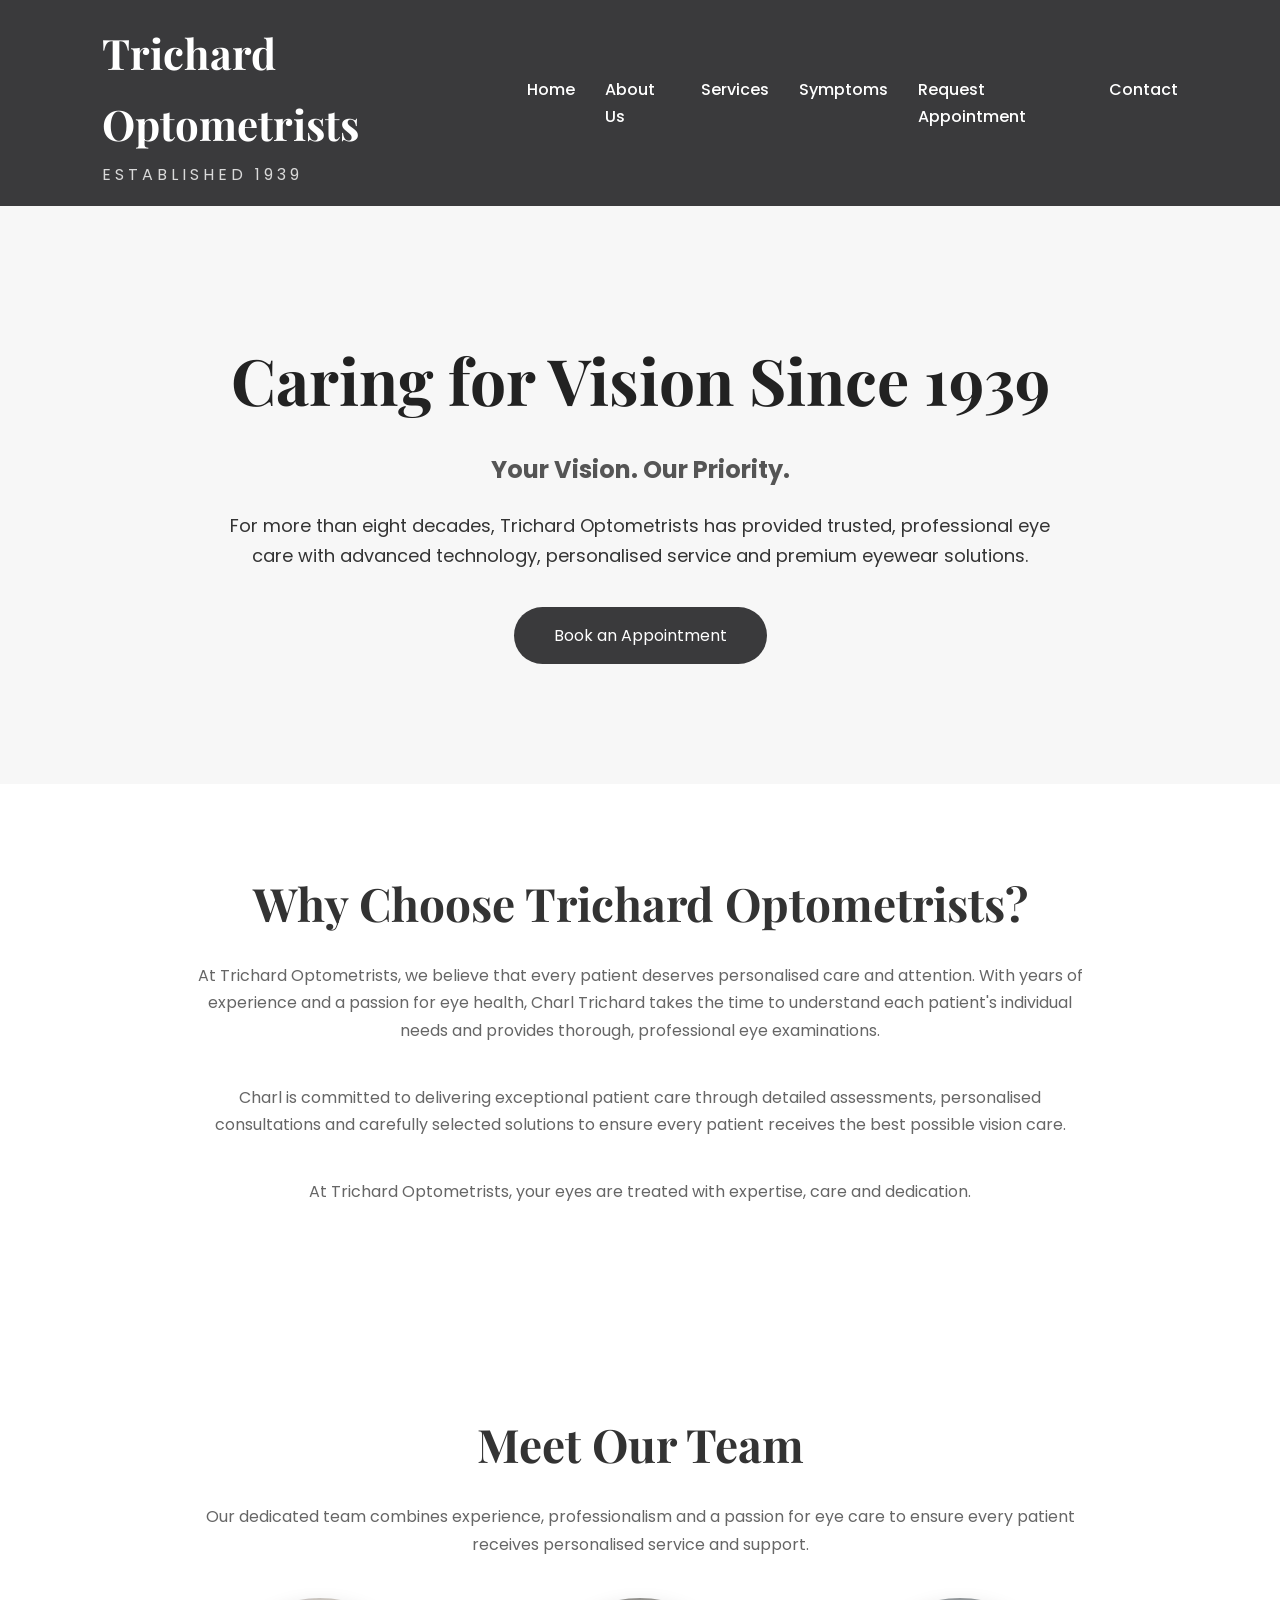
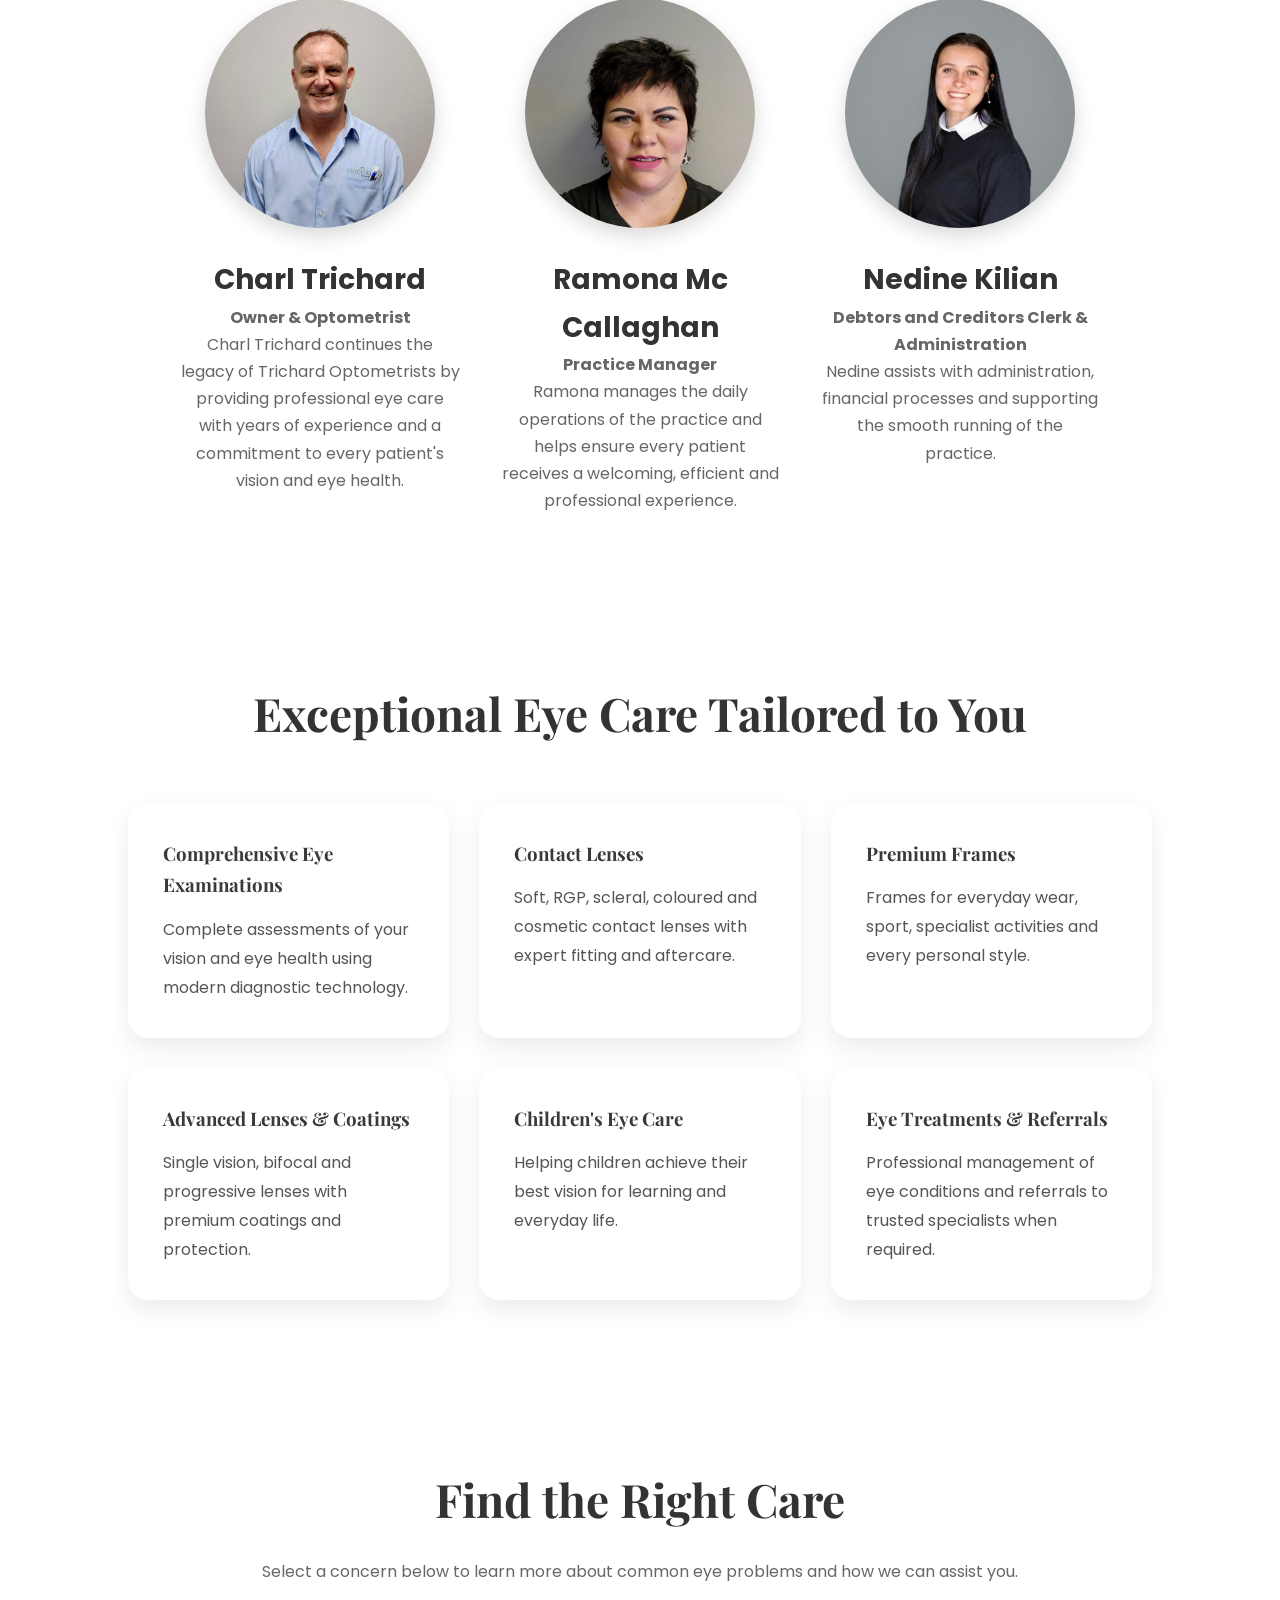
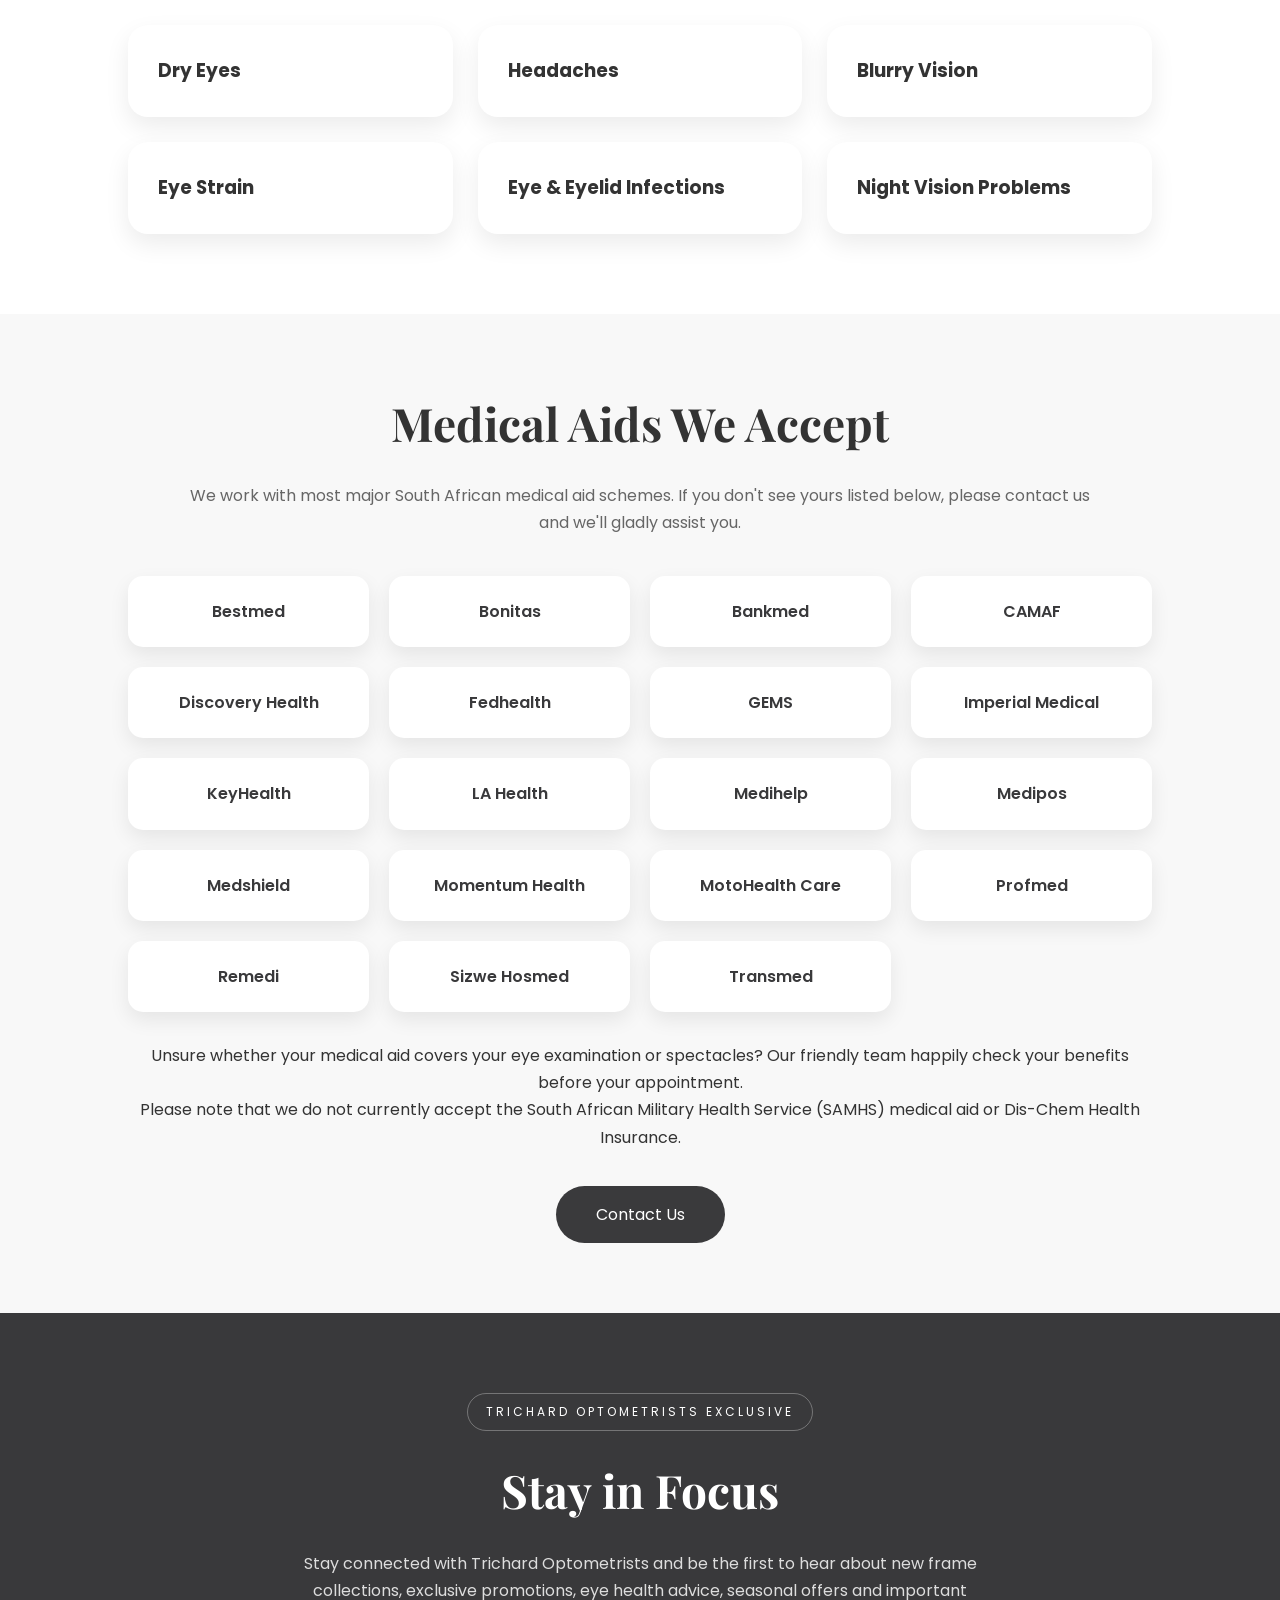
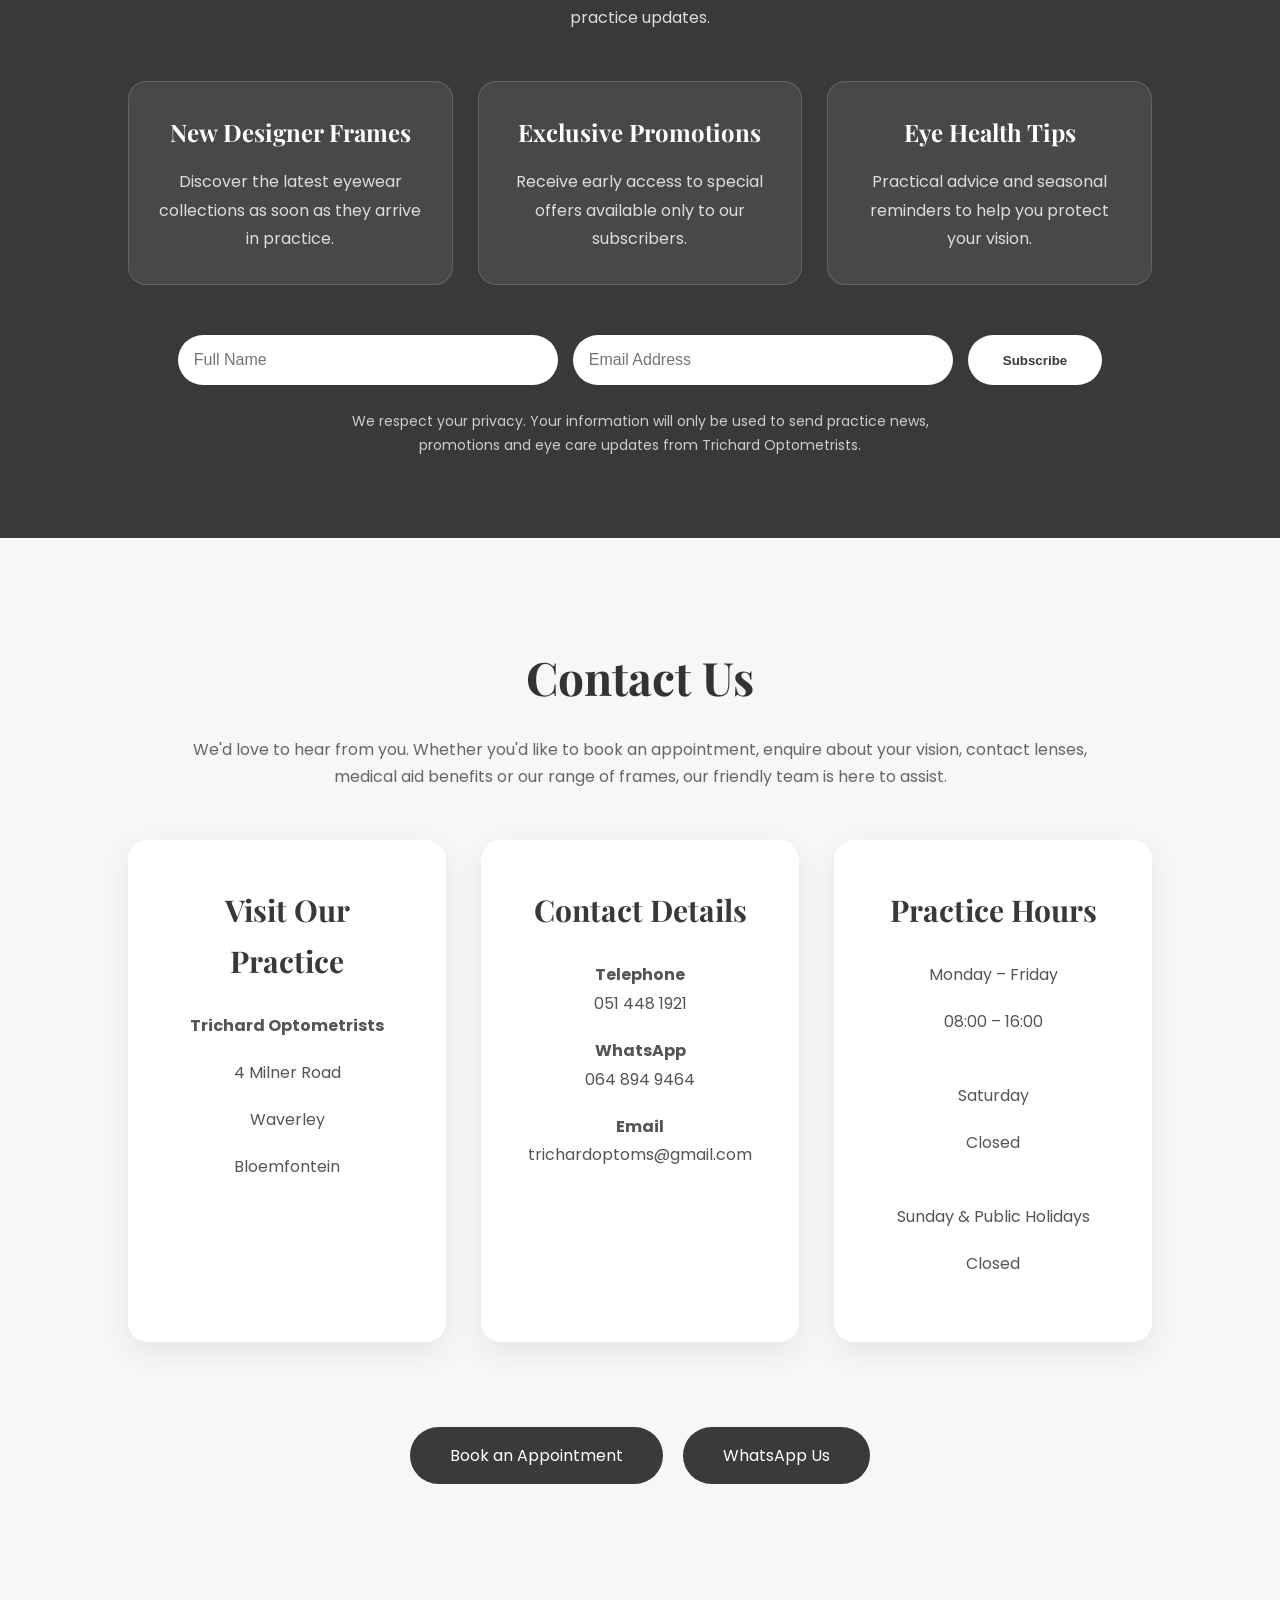
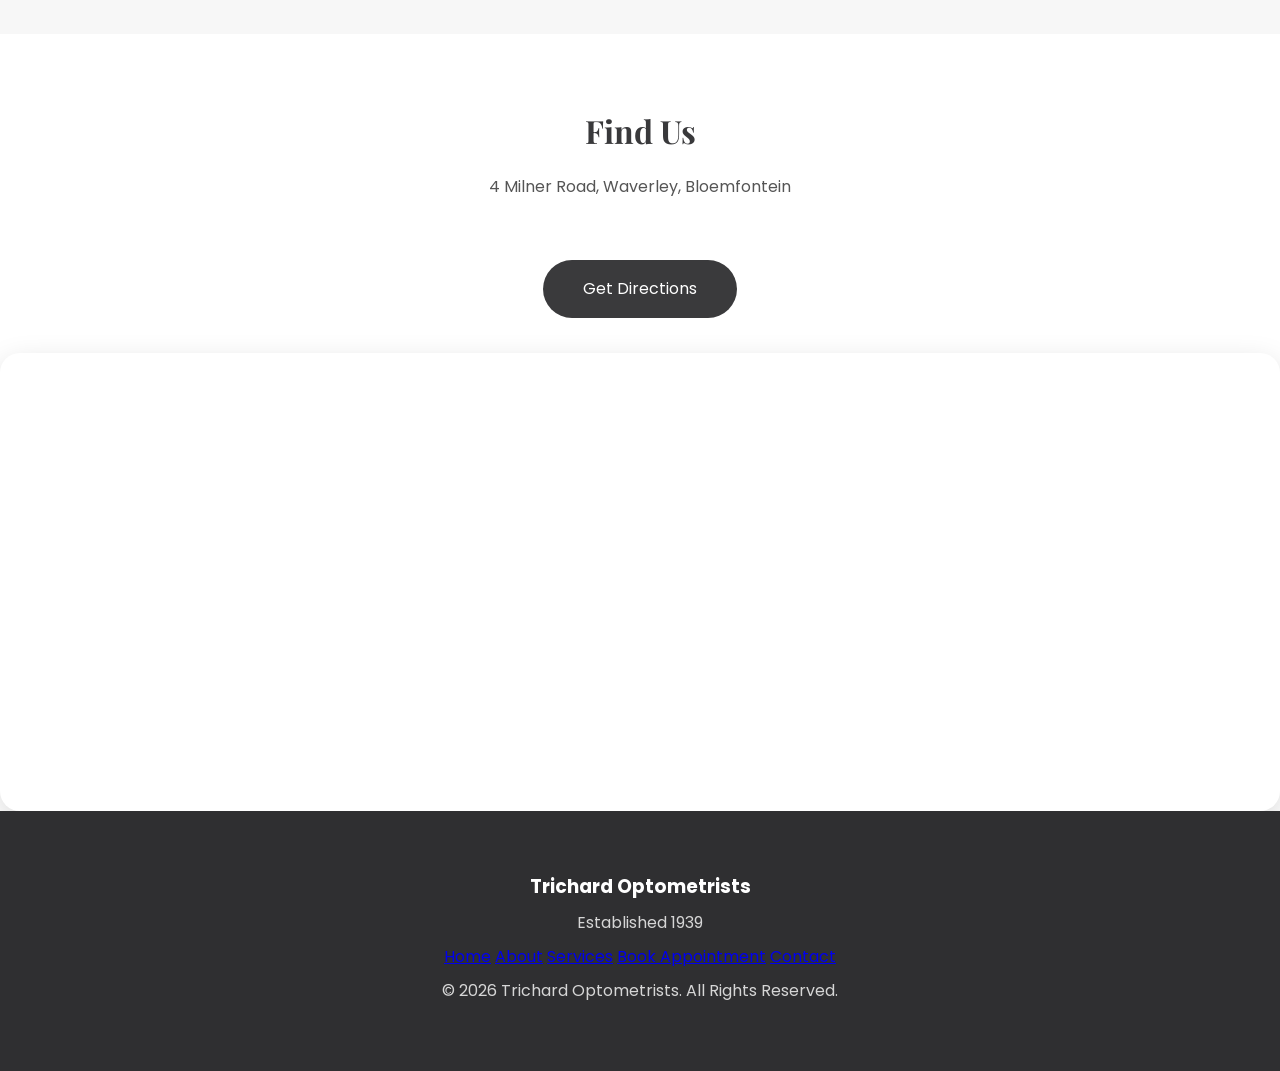
==== index.html @ 44630768 "Update index.html" ====
<!DOCTYPE html>
<html lang="en">

<head>

<meta charset="UTF-8">
<meta name="viewport" content="width=device-width, initial-scale=1">

<title>Trichard Optometrists | Established 1939</title>

<link href="https://fonts.googleapis.com/css2?family=Playfair+Display:wght@600;700&family=Poppins:wght@300;400;500;600&display=swap" rel="stylesheet">

<link rel="stylesheet" href="css/style.css">

</head>


<body>


<header>

<nav class="navbar">
<div class="logo">
    <h2>Trichard Optometrists</h2>
    <p>Established 1939</p>
</div>

<ul class="nav-links">
<li><a href="../index.html">Home</a></li>
<li><a href="about.html">About Us</a></li>
<li><a href="services.html">Services</a></li>
<li><a href="symptoms.html">Symptoms</a></li>
<li><a href="appointment.html">Request Appointment</a></li>
<li><a href="contact.html">Contact</a></li>
</ul>


</nav>

</header>



<section class="hero">


<div class="hero-content">


<h1>Caring for Vision Since 1939</h1>

<h3>Your Vision. Our Priority.</h3>


<p>
For more than eight decades, Trichard Optometrists has provided trusted,
professional eye care with advanced technology, personalised service and
premium eyewear solutions.
</p>


<a href="pages/appointment.html" class="btn">
Book an Appointment
</a>


</div>


</section>




<section class="why-us">


<h2>Why Choose Trichard Optometrists?</h2>


<p class="section-intro">
At Trichard Optometrists, we believe that every patient deserves personalised care and attention.
With years of experience and a passion for eye health, Charl Trichard takes the time to understand
each patient's individual needs and provides thorough, professional eye examinations.
</p>


<p class="section-intro">
Charl is committed to delivering exceptional patient care through detailed assessments,
personalised consultations and carefully selected solutions to ensure every patient receives
the best possible vision care.
</p>


<p class="section-intro">
At Trichard Optometrists, your eyes are treated with expertise, care and dedication.
</p>


</section>
<section class="staff">


<h2>Meet Our Team</h2>


<p class="section-intro">
Our dedicated team combines experience, professionalism and a passion for eye care to ensure every patient receives personalised service and support.
</p>



<div class="staff-container">



<div class="staff-member">

<img src="images/charl.jpg" alt="Charl Trichard Owner and Optometrist">

<h3>Charl Trichard</h3>

<p><strong>Owner & Optometrist</strong></p>

<p>
Charl Trichard continues the legacy of Trichard Optometrists by providing professional eye care with years of experience and a commitment to every patient's vision and eye health.
</p>

</div>




<div class="staff-member">

<img src="images/ramona.jpg" alt="Ramona Mc Callaghan Practice Manager">

<h3>Ramona Mc Callaghan</h3>

<p><strong>Practice Manager</strong></p>

<p>
Ramona manages the daily operations of the practice and helps ensure every patient receives a welcoming, efficient and professional experience.
</p>

</div>




<div class="staff-member">

<img src="images/nedine.jpg" alt="Nedine Kilian Administration">

<h3>Nedine Kilian</h3>

<p><strong>Debtors and Creditors Clerk & Administration</strong></p>

<p>
Nedine assists with administration, financial processes and supporting the smooth running of the practice.
</p>

</div>



</div>


</section>





<section class="services">


<h2>Exceptional Eye Care Tailored to You</h2>



<div class="service-grid">



<div class="service-card">

<h3>Comprehensive Eye Examinations</h3>

<p>
Complete assessments of your vision and eye health using modern diagnostic technology.
</p>

</div>




<div class="service-card">

<h3>Contact Lenses</h3>

<p>
Soft, RGP, scleral, coloured and cosmetic contact lenses with expert fitting and aftercare.
</p>

</div>




<div class="service-card">

<h3>Premium Frames</h3>

<p>
Frames for everyday wear, sport, specialist activities and every personal style.
</p>

</div>




<div class="service-card">

<h3>Advanced Lenses & Coatings</h3>

<p>
Single vision, bifocal and progressive lenses with premium coatings and protection.
</p>

</div>




<div class="service-card">

<h3>Children's Eye Care</h3>

<p>
Helping children achieve their best vision for learning and everyday life.
</p>

</div>




<div class="service-card">

<h3>Eye Treatments & Referrals</h3>

<p>
Professional management of eye conditions and referrals to trusted specialists when required.
</p>

</div>



</div>


</section>
<section class="symptoms">


<h2>Find the Right Care</h2>


<p class="section-intro">
Select a concern below to learn more about common eye problems and how we can assist you.
</p>



<div class="symptom-grid">



<div class="symptom-card" onclick="toggleInfo('dry-eyes')">

<h3>Dry Eyes</h3>

<div id="dry-eyes" class="symptom-info">

<p>
Dry eyes can cause burning, irritation, redness or a gritty feeling.
Our team can help identify the cause and recommend suitable solutions.
</p>

<a class="btn" href="pages/appointment.html">Book Appointment</a>

</div>

</div>




<div class="symptom-card" onclick="toggleInfo('headaches')">

<h3>Headaches</h3>

<div id="headaches" class="symptom-info">

<p>
Frequent headaches can sometimes be linked to eye strain,
vision changes or focusing problems.
</p>

<a class="btn" href="pages/appointment.html">Book Appointment</a>

</div>

</div>




<div class="symptom-card" onclick="toggleInfo('blurry')">

<h3>Blurry Vision</h3>

<div id="blurry" class="symptom-info">

<p>
Blurred vision can be caused by changes in your prescription
or other eye health concerns that should be checked.
</p>

<a class="btn" href="pages/appointment.html">Book Appointment</a>

</div>

</div>




<div class="symptom-card" onclick="toggleInfo('eye-strain')">

<h3>Eye Strain</h3>

<div id="eye-strain" class="symptom-info">

<p>
Tired, sore or uncomfortable eyes can often be linked to
screen use, focusing difficulties or visual stress.
</p>

<a class="btn" href="pages/appointment.html">Book Appointment</a>

</div>

</div>




<div class="symptom-card" onclick="toggleInfo('infections')">

<h3>Eye & Eyelid Infections</h3>

<div id="infections" class="symptom-info">

<p>
Redness, swelling, irritation, discharge or discomfort may be
signs of an eye or eyelid infection that requires attention.
</p>

<a class="btn" href="pages/appointment.html">Book Appointment</a>

</div>

</div>




<div class="symptom-card" onclick="toggleInfo('night-vision')">

<h3>Night Vision Problems</h3>

<div id="night-vision" class="symptom-info">

<p>
Difficulty seeing at night, glare from lights or trouble driving after dark
can be signs that your vision needs to be assessed.
</p>

<a class="btn" href="pages/appointment.html">Book Appointment</a>

</div>

</div>



</div>


</section>





<!-- Medical Aids -->
<section class="medical-aids">

    <h2>Medical Aids We Accept</h2>

    <p class="section-intro">
        We work with most major South African medical aid schemes. If you don't see yours listed below, please contact us and we'll gladly assist you.
    </p>

   <div class="medical-grid">

    <div class="medical-card">Bestmed</div>
    <div class="medical-card">Bonitas</div>
    <div class="medical-card">Bankmed</div>
    <div class="medical-card">CAMAF</div>
    <div class="medical-card">Discovery Health</div>
    <div class="medical-card">Fedhealth</div>
    <div class="medical-card">GEMS</div>
    <div class="medical-card">Imperial Medical</div>
    <div class="medical-card">KeyHealth</div>
    <div class="medical-card">LA Health</div>
    <div class="medical-card">Medihelp</div>
    <div class="medical-card">Medipos</div>
    <div class="medical-card">Medshield</div>
    <div class="medical-card">Momentum Health</div>
    <div class="medical-card">MotoHealth Care</div>
    <div class="medical-card">Profmed</div>
    <div class="medical-card">Remedi</div>
    <div class="medical-card">Sizwe Hosmed</div>
    <div class="medical-card">Transmed</div>

</div>

    <p style="margin-top:30px;">
        Unsure whether your medical aid covers your eye examination or spectacles?
        Our friendly team happily check your benefits before your appointment.
    </p>
<p class="medical-note">
Please note that we do not currently accept the South African Military Health Service (SAMHS) medical aid or Dis-Chem Health Insurance.
</p>

<a href="pages/contact.html" class="btn">Contact Us</a>
</section>

   <section class="newsletter">

    <p class="newsletter-tag">TRICHARD OPTOMETRISTS EXCLUSIVE</p>

    <h2>Stay in Focus</h2>

    <p class="section-intro">
        Stay connected with Trichard Optometrists and be the first to hear about
        new frame collections, exclusive promotions, eye health advice,
        seasonal offers and important practice updates.
    </p>

    <div class="newsletter-benefits">

        <div class="benefit">
            <h3>New Designer Frames</h3>
            <p>Discover the latest eyewear collections as soon as they arrive in practice.</p>
        </div>

        <div class="benefit">
            <h3>Exclusive Promotions</h3>
            <p>Receive early access to special offers available only to our subscribers.</p>
        </div>

        <div class="benefit">
            <h3>Eye Health Tips</h3>
            <p>Practical advice and seasonal reminders to help you protect your vision.</p>
        </div>

    </div>

    <form action="https://formspree.io/f/YOUR_FORM_ID"
          method="POST"
          class="newsletter-form">

        <input
            type="text"
            name="name"
            placeholder="Full Name"
            required>

        <input
            type="email"
            name="email"
            placeholder="Email Address"
            required>

        <button type="submit">
            Subscribe
        </button>

    </form>

    <p class="newsletter-note">
        We respect your privacy. Your information will only be used to send practice news,
        promotions and eye care updates from Trichard Optometrists.
    </p>

</section>

<!-- Contact Us -->
<section class="contact">

    <h2>Contact Us</h2>

    <p class="section-intro">
        We'd love to hear from you. Whether you'd like to book an appointment,
        enquire about your vision, contact lenses, medical aid benefits or our
        range of frames, our friendly team is here to assist.
    </p>

    <div class="contact-container">

        <div class="contact-card">

            <h3>Visit Our Practice</h3>

            <p><strong>Trichard Optometrists</strong></p>

            <p>4 Milner Road</p>
            <p>Waverley</p>
            <p>Bloemfontein</p>

        </div>

        <div class="contact-card">

            <h3>Contact Details</h3>

            <p><strong>Telephone</strong><br>
            051 448 1921</p>

            <p><strong>WhatsApp</strong><br>
            064 894 9464</p>

            <p><strong>Email</strong><br>
            trichardoptoms@gmail.com</p>

        </div>

        <div class="contact-card">

            <h3>Practice Hours</h3>

            <p>Monday – Friday</p>
            <p>08:00 – 16:00</p>

            <br>

            <p>Saturday</p>
            <p>Closed</p>

            <br>

            <p>Sunday & Public Holidays</p>
            <p>Closed</p>

        </div>

    </div>

    <div class="contact-buttons">

        <a href="pages/appointment.html" class="btn">
            Book an Appointment
        </a>

        <a href="https://wa.me/27648949464" class="btn">
            WhatsApp Us
        </a>

    </div>

</section>

<div class="map-section">

    <h3>Find Us</h3>

    <p>
        4 Milner Road, Waverley, Bloemfontein
    </p>

    <a href="https://maps.google.com/?q=4+Milner+Road+Waverley+Bloemfontein"
       target="_blank"
       class="btn">
        Get Directions
    </a>

    <div class="map-container">

        <iframe
            src="https://www.google.com/maps?q=4%20Milner%20Road%20Waverley%20Bloemfontein&output=embed"
            width="100%"
            height="450"
            style="border:0;"
            allowfullscreen=""
            loading="lazy">
        </iframe>

    </div>

</div>





<footer>

    <div class="footer-content">

        <h3>Trichard Optometrists</h3>

        <p>Established 1939</p>

        <div class="footer-links">
            <a href="#">Home</a>
            <a href="pages/about.html">About</a>
            <a href="pages/services.html">Services</a>
            <a href="pages/appointment.html">Book Appointment</a>
            <a href="pages/contact.html">Contact</a>
        </div>

        <p class="copyright">
            © 2026 Trichard Optometrists. All Rights Reserved.
        </p>

    </div>

</footer>





<script src="js/script.js"></script>


</body>

</html>
---- css/style.css ----
/* ==========================
   RESET
========================== */

*{
    margin:0;
    padding:0;
    box-sizing:border-box;
}

body{
    font-family:'Poppins',sans-serif;
    color:#333;
    background:#fff;
    line-height:1.7;
}

/* ==========================
   NAVIGATION
========================== */

.navbar{
    background:#3A3A3C;
    display:flex;
    justify-content:space-between;
    align-items:center;
    padding:18px 8%;
    position:sticky;
    top:0;
    z-index:1000;
}

.logo{
    display:flex;
    flex-direction:column;
}

.logo h2{
    font-family:'Playfair Display',serif;
    font-size:42px;
    color:#ffffff;
    margin:0;
}

.logo p{
    color:#d9d9d9;
    font-size:16px;
    letter-spacing:4px;
    text-transform:uppercase;
}

.nav-links{
    display:flex;
    list-style:none;
    gap:30px;
}

.nav-links a{
    text-decoration:none;
    color:white;
    font-weight:500;
    transition:.3s;
}

.nav-links a:hover{
    color:#d6d6d6;
}

/* ==========================
   HERO
========================== */

.hero{
    background:#F7F7F7;
    text-align:center;
    padding:120px 10%;
}

.hero h1{
    font-family:'Playfair Display',serif;
    font-size:64px;
    color:#222;
    margin-bottom:15px;
}

.hero h3{
    font-size:24px;
    color:#555;
    margin-bottom:20px;
}

.hero p{
    max-width:850px;
    margin:auto;
    font-size:18px;
}

/* ==========================
   BUTTONS
========================== */

.btn{
    display:inline-block;
    margin-top:35px;
    padding:15px 40px;
    border-radius:40px;
    background:#3A3A3C;
    color:white;
    text-decoration:none;
    transition:.3s;
}

.btn:hover{
    background:#222;
}

/* ==========================
   SECTIONS
========================== */

section{
    padding:80px 10%;
}

section h2{
    text-align:center;
    font-family:'Playfair Display',serif;
    font-size:46px;
    margin-bottom:20px;
}

.section-intro{
    text-align:center;
    max-width:900px;
    margin:0 auto 40px;
    color:#666;
}

/* ==========================
   CARDS
========================== */

.service-grid,
.medical-grid,
.symptom-grid{
    display:grid;
    grid-template-columns:repeat(auto-fit,minmax(280px,1fr));
    gap:30px;
}

.service-card,
.medical-card,
.symptom-card{
    background:white;
    padding:30px;
    border-radius:20px;
    box-shadow:0 10px 30px rgba(0,0,0,.08);
    transition:.3s;
}

.service-card:hover,
.medical-card:hover,
.symptom-card:hover{
    transform:translateY(-8px);
}

/* ==========================
   STAFF
========================== */

.staff{
    text-align:center;
}

.staff-container{
    display:flex;
    justify-content:center;
    gap:40px;
    flex-wrap:wrap;
}

.staff-member{
    max-width:280px;
}

.staff-member img{
    width:230px;
    height:230px;
    object-fit:cover;
    border-radius:50%;
    box-shadow:0 8px 20px rgba(0,0,0,.15);
}

.staff-member h3{
    margin-top:20px;
    font-size:28px;
}

.staff-member p{
    color:#666;
}

/* ==========================
   FOOTER
========================== */

footer{
    background:#3A3A3C;
    color:white;
    text-align:center;
    padding:40px;
}

/* ==========================
   MOBILE
========================== */

@media(max-width:900px){

.navbar{
    flex-direction:column;
}

.logo{
    text-align:center;
    margin-bottom:20px;
}

.logo h2{
    font-size:34px;
}

.logo p{
    font-size:14px;
}

.nav-links{
    flex-direction:column;
    text-align:center;
    gap:15px;
}

.hero h1{
    font-size:42px;
}

.hero h3{
    font-size:20px;
}

section h2{
    font-size:34px;
}

.staff-container{
    flex-direction:column;
    align-items:center;
}

}
/* ===========================
   MEDICAL AIDS
=========================== */

.medical-aids{
    background:#f8f8f8;
    text-align:center;
    padding:70px 10%;
}

.medical-grid{
    display:grid;
    grid-template-columns:repeat(auto-fit,minmax(220px,1fr));
    gap:20px;
    margin-top:40px;
}

.medical-card{
    background:white;
    padding:22px;
    border-radius:15px;
    font-weight:600;
    color:#39393B;
    box-shadow:0 8px 20px rgba(0,0,0,0.08);
    transition:0.3s;
}

.medical-card:hover{
    transform:translateY(-5px);
    background:#39393B;
    color:white;
}
.symptom-info{
    display:none;
    margin-top:15px;
}
/* ===========================
   NEWSLETTER
=========================== */

.newsletter{
    background:#39393B;
    color:white;
    text-align:center;
    padding:80px 10%;
}

.newsletter h2{
    color:white;
}

.newsletter .section-intro{
    color:#dddddd;
    max-width:700px;
}

.newsletter-form{
    display:flex;
    justify-content:center;
    gap:15px;
    flex-wrap:wrap;
    margin-top:35px;
}

.newsletter-form input{
    width:380px;
    max-width:100%;
    padding:16px;
    border:none;
    border-radius:50px;
    font-size:16px;
}

.newsletter-form button{
    padding:16px 35px;
    border:none;
    border-radius:50px;
    background:white;
    color:#39393B;
    font-weight:600;
    cursor:pointer;
    transition:.3s;
}

.newsletter-form button:hover{
    background:#e5e5e5;
}

.newsletter-note{
    margin-top:25px;
    font-size:14px;
    color:#cccccc;
}
.newsletter-note{
    margin:25px auto 0;
    max-width:650px;
    text-align:center;
    font-size:14px;
    color:#cccccc;
}
/* ===========================
   CONTACT
=========================== */

.contact{
    background:#f7f7f7;
    text-align:center;
}

.contact-container{
    display:grid;
    grid-template-columns:repeat(auto-fit,minmax(280px,1fr));
    gap:30px;
    margin-top:40px;
}

.contact-card{
    background:white;
    padding:35px;
    border-radius:18px;
    box-shadow:0 8px 20px rgba(0,0,0,.08);
}

.contact-card h3{
    margin-bottom:20px;
    color:#39393B;
    font-family:'Playfair Display',serif;
}

.contact-card p{
    margin-bottom:10px;
    color:#555;
}

.contact-buttons{
    margin-top:40px;
    display:flex;
    justify-content:center;
    gap:20px;
    flex-wrap:wrap;
}
/* ===========================
   GOOGLE MAP
=========================== */

.map-section{
    margin-top:70px;
    text-align:center;
}

.map-section h3{
    font-family:'Playfair Display',serif;
    font-size:32px;
    color:#39393B;
    margin-bottom:15px;
}

.map-section p{
    margin-bottom:25px;
    color:#555;
}

.map-container{
    margin-top:35px;
    border-radius:20px;
    overflow:hidden;
    box-shadow:0 10px 30px rgba(0,0,0,.15);
}
/* ===========================
   CONTACT
=========================== */

.contact{
    background:#f7f7f7;
    text-align:center;
    padding:100px 10%;
}

.contact-container{
    display:grid;
    grid-template-columns:repeat(auto-fit,minmax(300px,1fr));
    gap:35px;
    margin-top:50px;
    margin-bottom:50px;
}

.contact-card{
    background:white;
    padding:45px;
    border-radius:20px;
    box-shadow:0 10px 30px rgba(0,0,0,.08);
    text-align:center;
}

.contact-card h3{
    font-family:'Playfair Display',serif;
    font-size:30px;
    color:#39393B;
    margin-bottom:25px;
}

.contact-card p{
    margin-bottom:18px;
    color:#555;
    line-height:1.8;
}

.contact-buttons{
    display:flex;
    justify-content:center;
    gap:20px;
    flex-wrap:wrap;
    margin:50px 0;
}
/* ===========================
   FOOTER
=========================== */

footer{
    background:#2F2F31;
    color:white;
    padding:60px 10%;
    text-align:center;
}

.footer-content{
    max-width:700px;
    margin:auto;
}

.footer-content h2{
    color:white;
    font-family:'Playfair Display', serif;
    font-size:38px;
    margin-bottom:10px;
}

.footer-content p{
    margin:6px 0;
    color:#d6d6d6;
    line-height:1.8;
}
.newsletter-benefits{
    display:grid;
    grid-template-columns:repeat(auto-fit,minmax(260px,1fr));
    gap:25px;
    margin:50px 0;
}

.benefit{
    background:rgba(255,255,255,0.08);
    border:1px solid rgba(255,255,255,0.15);
    border-radius:18px;
    padding:30px;
    text-align:center;
}

.benefit h3{
    font-family:'Playfair Display', serif;
    color:white;
    margin-bottom:15px;
    font-size:24px;
}

.benefit p{
    color:#dddddd;
    line-height:1.8;
}

.newsletter-tag{
    display:inline-block;
    padding:8px 18px;
    border:1px solid rgba(255,255,255,.3);
    border-radius:50px;
    letter-spacing:3px;
    font-size:12px;
    color:#ffffff;
    margin-bottom:20px;
}
/* ===========================
   FAMILY HISTORY
=========================== */

.history{
    padding:80px 10%;
}

.history-container{
    display:flex;
    align-items:center;
    gap:60px;
    flex-wrap:wrap;
}

.history-container.reverse{
    flex-direction:row-reverse;
}

.history-image{
    flex:1;
    min-width:300px;
}

.history-image img{
    width:100%;
    max-width:420px;
    border-radius:20px;
    box-shadow:0 12px 30px rgba(0,0,0,.15);
    display:block;
    margin:auto;
}

.history-text{
    flex:1;
    min-width:300px;
}

.history-text h2{
    text-align:left;
    margin-bottom:10px;
}

.history-text h4{
    color:#6D6D6D;
    margin-bottom:25px;
    font-weight:500;
}

.history-text p{
    margin-bottom:18px;
    line-height:1.8;
}

.family-legacy{
    text-align:center;
    background:#f7f7f7;
    padding:90px 10%;
}

.closing{
    background:#39393B;
    color:white;
    text-align:center;
    padding:90px 10%;
}

.closing h2{
    color:white;
}

.closing .section-intro{
    color:#dddddd;
    max-width:850px;
}
/* ===========================
   SERVICES PAGE
=========================== */

.services-page{
    padding:90px 10%;
}

.services-page .section-intro{
    max-width:850px;
    margin:0 auto 50px;
    text-align:center;
}

.service-grid{
    display:grid;
    grid-template-columns:repeat(auto-fit,minmax(300px,1fr));
    gap:30px;
    margin-top:50px;
}

.service-card{
    background:#ffffff;
    padding:35px;
    border-radius:20px;
    box-shadow:0 10px 25px rgba(0,0,0,0.08);
    transition:0.3s;
}

.service-card:hover{
    transform:translateY(-8px);
}

.service-card h3{
    color:#39393B;
    margin-bottom:15px;
    font-family:'Playfair Display', serif;
}

.service-card p{
    color:#555555;
    line-height:1.8;
}

.experience-grid{
    display:grid;
    grid-template-columns:repeat(auto-fit,minmax(250px,1fr));
    gap:25px;
    margin-top:40px;
}

.experience-card{
    background:#f7f7f7;
    border-radius:18px;
    padding:30px;
    text-align:center;
}

.experience-card h3{
    margin-bottom:12px;
    color:#39393B;
    font-family:'Playfair Display', serif;
}

.experience-card p{
    color:#555;
}

@media (max-width:768px){

    .service-grid,
    .experience-grid{
        grid-template-columns:1fr;
    }

}
.experience-card{
    background:#f7f7f7;
    border-radius:18px;
    padding:30px;
    text-align:center;

    display:flex;
    flex-direction:column;
    justify-content:center;

    min-height:220px;
}
.experience-grid{
    display:grid;
    grid-template-columns:repeat(auto-fit,minmax(250px,1fr));
    gap:25px;
    margin-top:40px;
    align-items:stretch;
}
/* ===========================
   EXPANDABLE SYMPTOMS
=========================== */

.symptom-grid{
    display:grid;
    grid-template-columns:repeat(auto-fit,minmax(300px,1fr));
    gap:25px;
    margin-top:40px;
}

.symptom-card{
    background:#ffffff;
    border-radius:20px;
    box-shadow:0 10px 25px rgba(0,0,0,.08);
    overflow:hidden;
    transition:0.3s;
}

.symptom-card:hover{
    transform:translateY(-5px);
}

.symptom-title{
    width:100%;
    background:#ffffff;
    border:none;
    padding:22px;
    font-family:'Playfair Display', serif;
    font-size:24px;
    color:#39393B;
    text-align:left;
    cursor:pointer;
    display:flex;
    justify-content:space-between;
    align-items:center;
}

.symptom-title::after{
    content:"+";
    font-size:28px;
    font-weight:300;
    color:#6D6D6D;
    transition:0.3s;
}

.symptom-card.active .symptom-title::after{
    content:"−";
}

.symptom-content{
    display:none;
    padding:0 25px 25px;
    color:#555;
    line-height:1.8;
}

.symptom-card.active .symptom-content{
    display:block;
}

.symptom-content p{
    margin-bottom:15px;
}

@media(max-width:768px){

    .symptom-title{
        font-size:20px;
        padding:18px;
    }

}
/* Appointment Page */

.appointment-section {
    background-color: #f5f5f3;
    padding: 60px 20px;
}

.appointment-container {
    max-width: 900px;
    margin: auto;
    background-color: white;
    padding: 40px;
    border-radius: 12px;
    box-shadow: 0 5px 20px rgba(0,0,0,0.08);
}

.appointment-container h1 {
    font-family: "Playfair Display", serif;
    text-align: center;
    color: #555;
    font-size: 42px;
    margin-bottom: 15px;
}

.appointment-container p {
    font-family: "Poppins", sans-serif;
    text-align: center;
    color: #777;
    margin-bottom: 35px;
}


/* Form Layout */

.appointment-form {
    display: flex;
    flex-direction: column;
    gap: 20px;
}

.form-row {
    display: flex;
    gap: 20px;
}

.form-group {
    flex: 1;
    display: flex;
    flex-direction: column;
}


.form-group label {
    font-family: "Poppins", sans-serif;
    color: #555;
    margin-bottom: 8px;
    font-weight: 500;
}


.form-group input,
.form-group select,
.form-group textarea {
    padding: 14px;
    border: 1px solid #d0d0cc;
    border-radius: 8px;
    font-family: "Poppins", sans-serif;
    font-size: 14px;
    outline: none;
    transition: 0.3s;
}


.form-group input:focus,
.form-group select:focus,
.form-group textarea:focus {
    border-color: #888;
    box-shadow: 0 0 5px rgba(120,120,120,0.2);
}


.form-group textarea {
    resize: none;
    height: 120px;
}


/* Availability Notice */

.availability-note {
    background-color: #eeeeeb;
    padding: 20px;
    border-left: 4px solid #777;
    margin: 25px 0;
    font-family: "Poppins", sans-serif;
    color: #555;
    border-radius: 6px;
}


/* Submit Button */

.appointment-btn {
    background-color: #666;
    color: white;
    padding: 15px 30px;
    border: none;
    border-radius: 30px;
    font-family: "Poppins", sans-serif;
    font-size: 16px;
    cursor: pointer;
    transition: 0.3s;
    width: fit-content;
    margin: 20px auto 0;
}


.appointment-btn:hover {
    background-color: #444;
}


/* Mobile */

@media (max-width: 768px) {

    .appointment-container {
        padding: 25px;
    }

    .appointment-container h1 {
        font-size: 32px;
    }

    .form-row {
        flex-direction: column;
        gap: 20px;
    }

}
.appointment-btn {
    display: block;
    margin: 25px auto 0;
    text-align: center;
}

.appointment-form {
    width: 100%;
}

.appointment-container {
    margin: 0 auto;
}
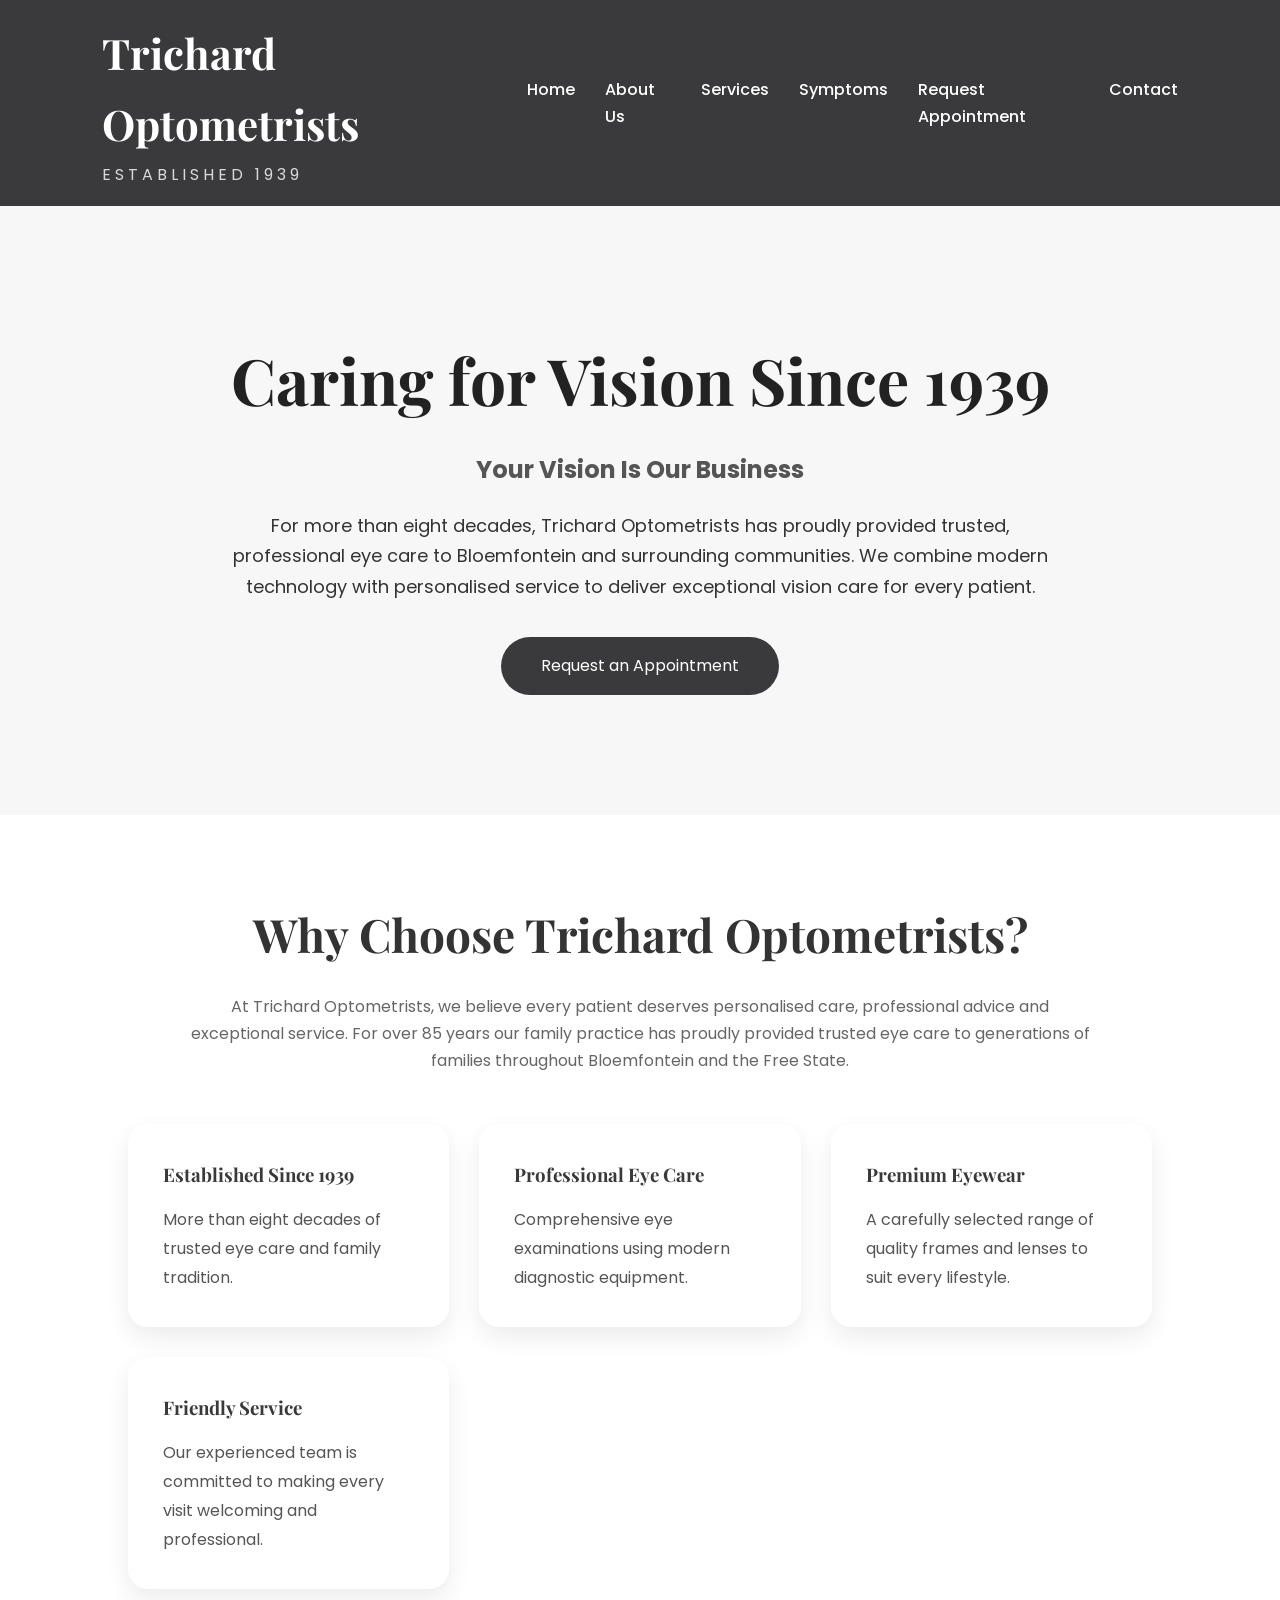
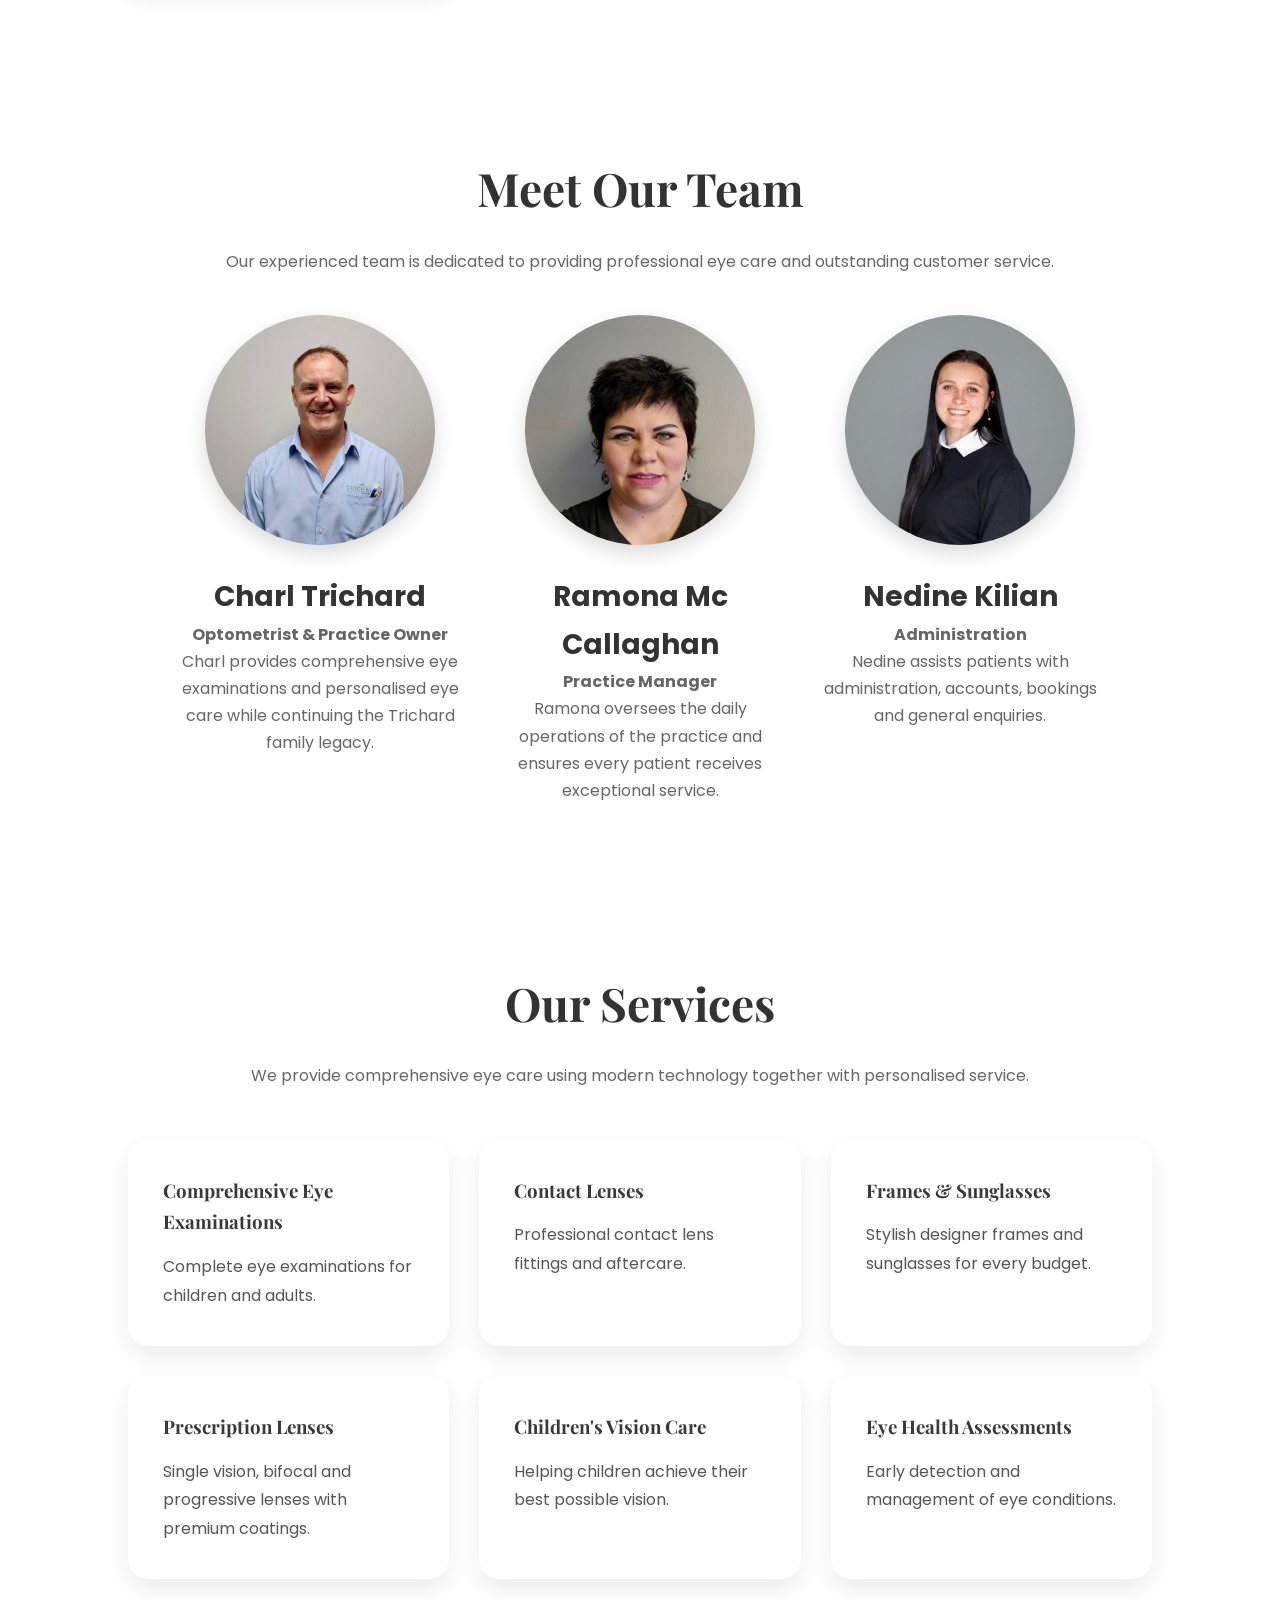
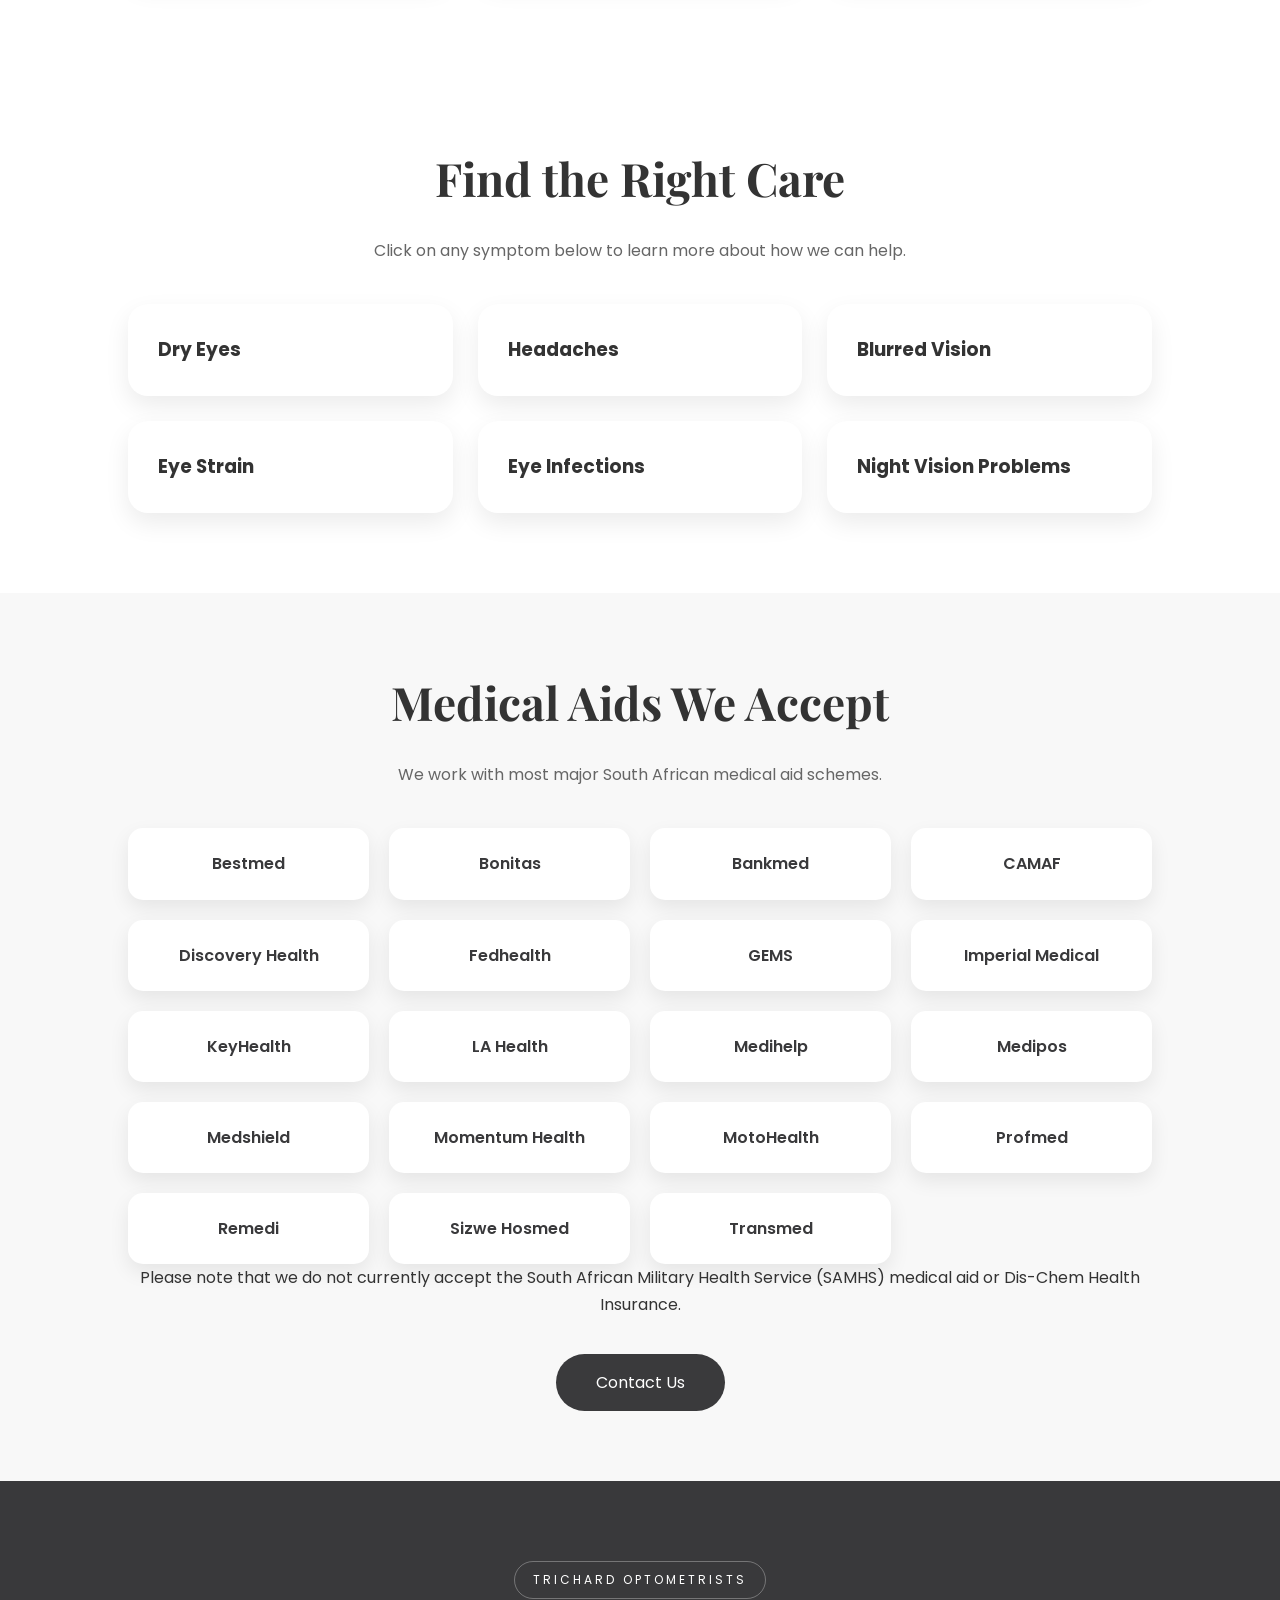
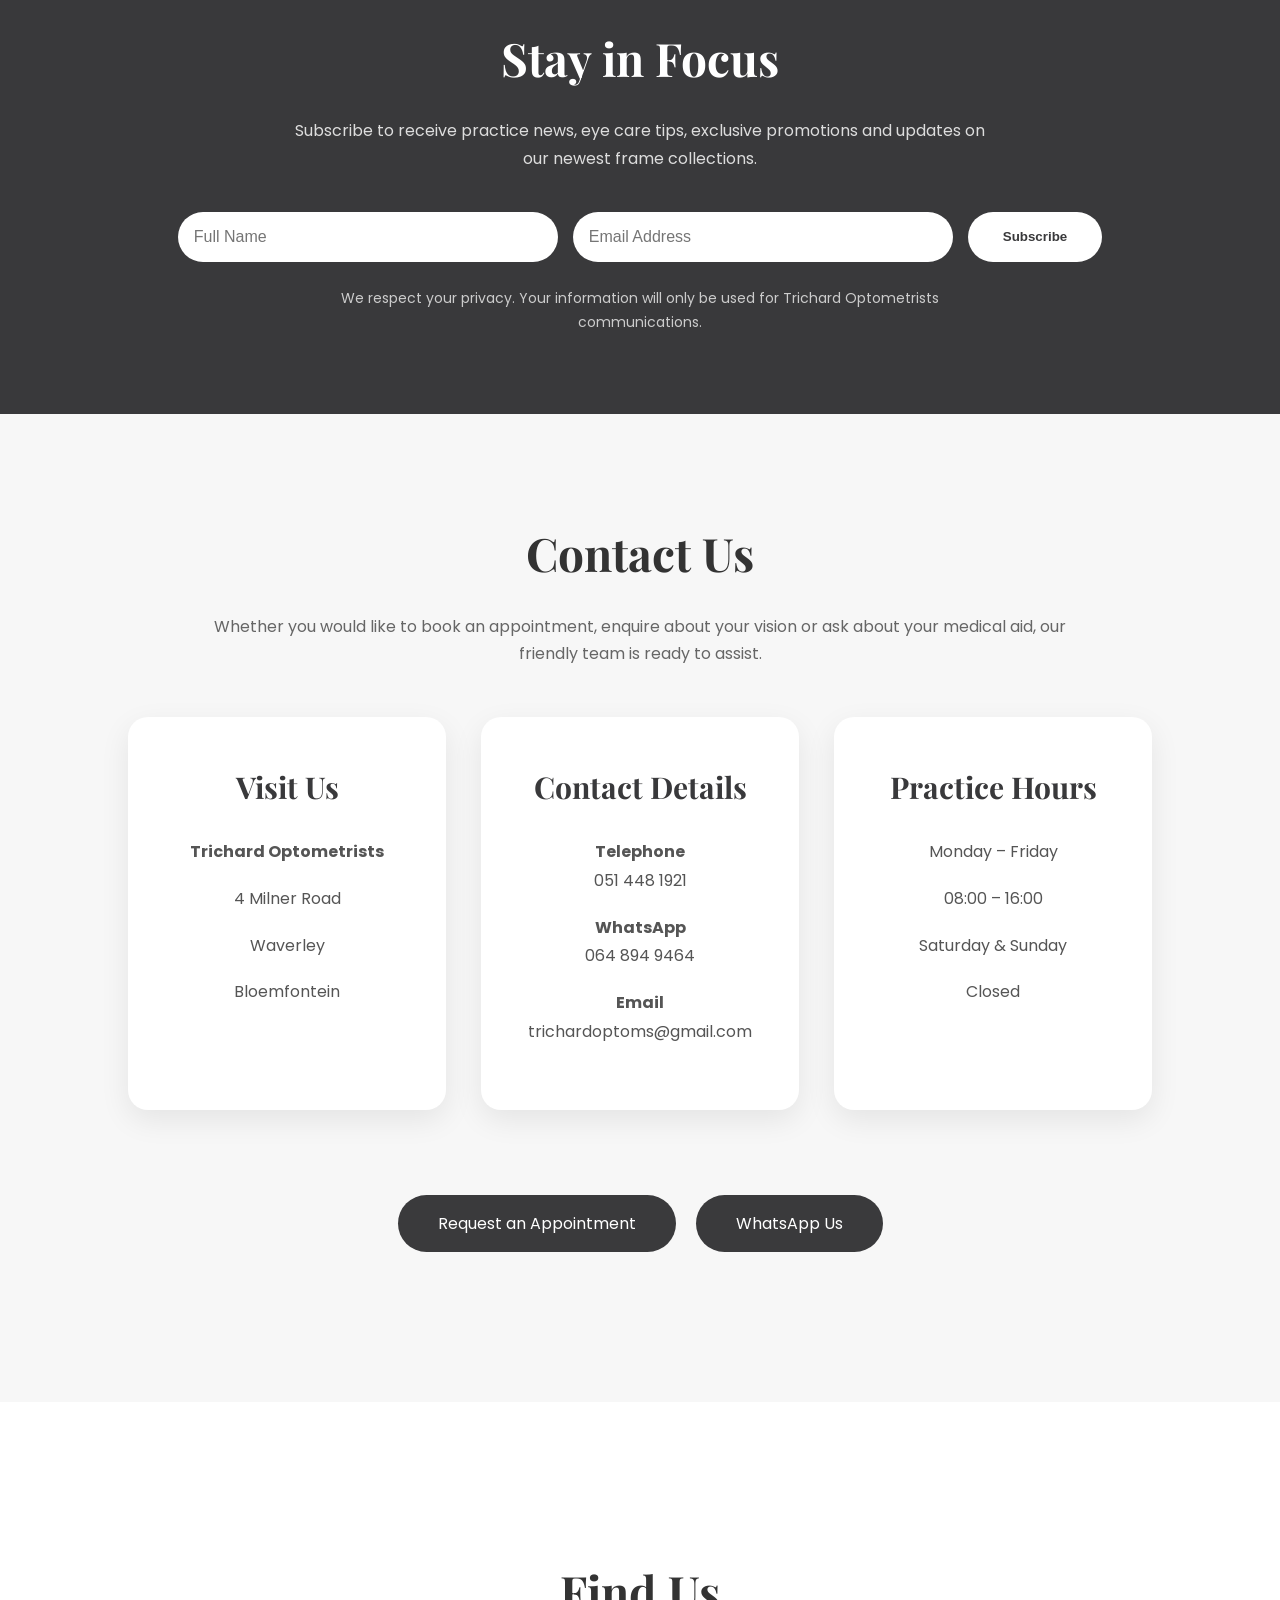
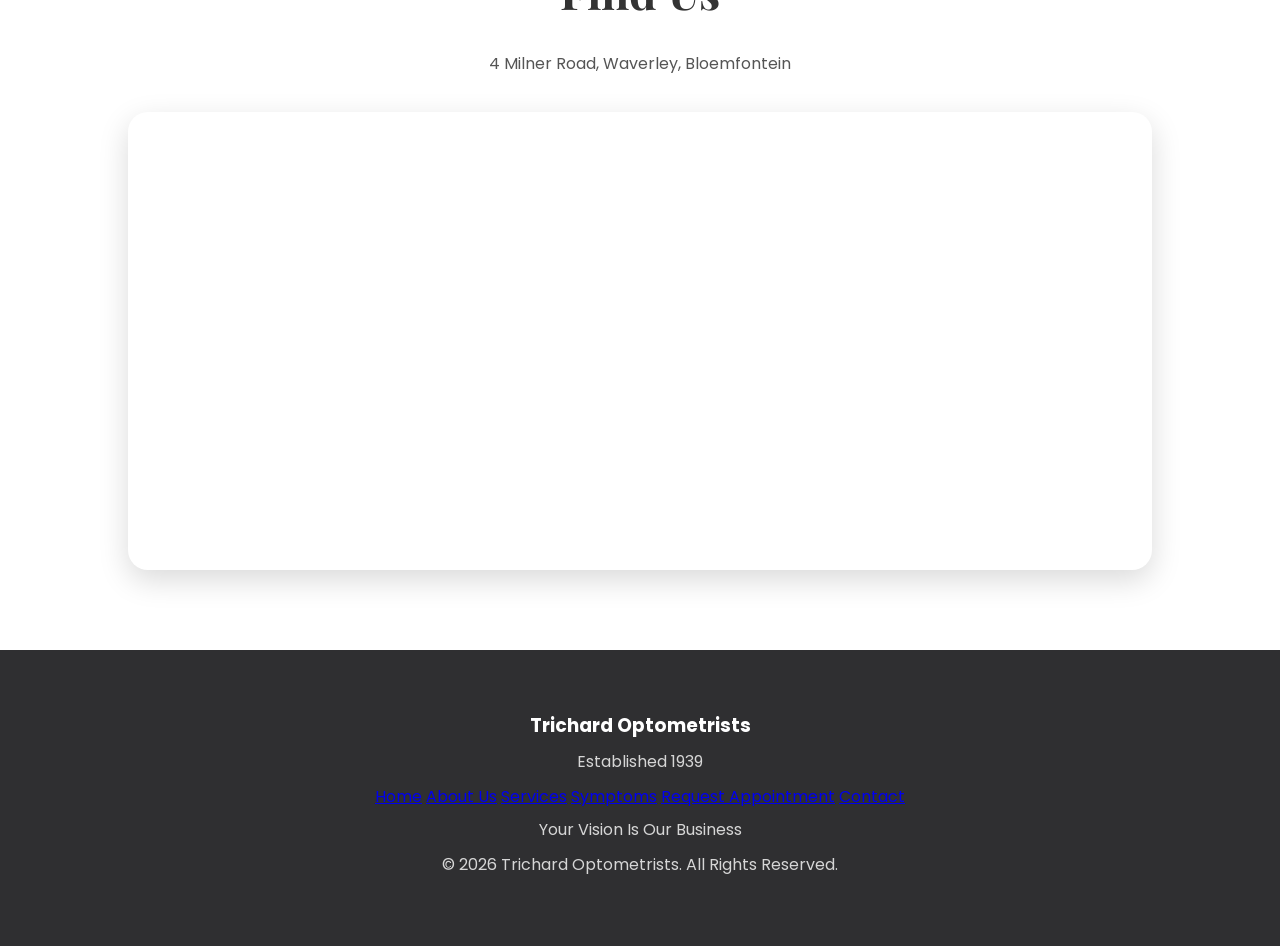
==== commit e0024638: "Update index.html" ====
--- a/index.html
+++ b/index.html
@@ -8,653 +8,602 @@
 
 <title>Trichard Optometrists | Established 1939</title>
 
+<link rel="stylesheet" href="css/style.css">
+
 <link href="https://fonts.googleapis.com/css2?family=Playfair+Display:wght@600;700&family=Poppins:wght@300;400;500;600&display=swap" rel="stylesheet">
 
-<link rel="stylesheet" href="css/style.css">
-
 </head>
 
-
 <body>
 
-
 <header>
 
 <nav class="navbar">
+
 <div class="logo">
-    <h2>Trichard Optometrists</h2>
-    <p>Established 1939</p>
+
+<h2>Trichard Optometrists</h2>
+
+<p>Established 1939</p>
+
 </div>
 
 <ul class="nav-links">
-<li><a href="../index.html">Home</a></li>
-<li><a href="about.html">About Us</a></li>
-<li><a href="services.html">Services</a></li>
-<li><a href="symptoms.html">Symptoms</a></li>
-<li><a href="appointment.html">Request Appointment</a></li>
-<li><a href="contact.html">Contact</a></li>
+
+<li><a href="index.html">Home</a></li>
+
+<li><a href="pages/about.html">About Us</a></li>
+
+<li><a href="pages/services.html">Services</a></li>
+
+<li><a href="pages/symptoms.html">Symptoms</a></li>
+
+<li><a href="pages/appointment.html">Request Appointment</a></li>
+
+<li><a href="pages/contact.html">Contact</a></li>
+
 </ul>
 
-
 </nav>
 
 </header>
 
-
-
 <section class="hero">
 
-
 <div class="hero-content">
 
-
 <h1>Caring for Vision Since 1939</h1>
 
-<h3>Your Vision. Our Priority.</h3>
-
-
-<p>
-For more than eight decades, Trichard Optometrists has provided trusted,
-professional eye care with advanced technology, personalised service and
-premium eyewear solutions.
-</p>
-
+<h3>Your Vision Is Our Business</h3>
+
+<p>
+
+For more than eight decades, Trichard Optometrists has proudly provided trusted,
+professional eye care to Bloemfontein and surrounding communities. We combine
+modern technology with personalised service to deliver exceptional vision care
+for every patient.
+
+</p>
 
 <a href="pages/appointment.html" class="btn">
-Book an Appointment
+
+Request an Appointment
+
 </a>
 
-
-</div>
-
-
-</section>
-
-
-
+</div>
+
+</section>
+<!-- WHY CHOOSE US -->
 
 <section class="why-us">
 
-
 <h2>Why Choose Trichard Optometrists?</h2>
 
-
-<p class="section-intro">
-At Trichard Optometrists, we believe that every patient deserves personalised care and attention.
-With years of experience and a passion for eye health, Charl Trichard takes the time to understand
-each patient's individual needs and provides thorough, professional eye examinations.
-</p>
-
-
-<p class="section-intro">
-Charl is committed to delivering exceptional patient care through detailed assessments,
-personalised consultations and carefully selected solutions to ensure every patient receives
-the best possible vision care.
-</p>
-
-
-<p class="section-intro">
-At Trichard Optometrists, your eyes are treated with expertise, care and dedication.
-</p>
-
-
-</section>
+<p class="section-intro">
+
+At Trichard Optometrists, we believe every patient deserves personalised care, professional advice and exceptional service. For over 85 years our family practice has proudly provided trusted eye care to generations of families throughout Bloemfontein and the Free State.
+
+</p>
+
+<div class="service-grid">
+
+<div class="service-card">
+
+<h3>Established Since 1939</h3>
+
+<p>
+
+More than eight decades of trusted eye care and family tradition.
+
+</p>
+
+</div>
+
+<div class="service-card">
+
+<h3>Professional Eye Care</h3>
+
+<p>
+
+Comprehensive eye examinations using modern diagnostic equipment.
+
+</p>
+
+</div>
+
+<div class="service-card">
+
+<h3>Premium Eyewear</h3>
+
+<p>
+
+A carefully selected range of quality frames and lenses to suit every lifestyle.
+
+</p>
+
+</div>
+
+<div class="service-card">
+
+<h3>Friendly Service</h3>
+
+<p>
+
+Our experienced team is committed to making every visit welcoming and professional.
+
+</p>
+
+</div>
+
+</div>
+
+</section>
+
+
+
+<!-- MEET OUR TEAM -->
+
 <section class="staff">
 
-
 <h2>Meet Our Team</h2>
 
-
-<p class="section-intro">
-Our dedicated team combines experience, professionalism and a passion for eye care to ensure every patient receives personalised service and support.
-</p>
-
-
+<p class="section-intro">
+
+Our experienced team is dedicated to providing professional eye care and outstanding customer service.
+
+</p>
 
 <div class="staff-container">
 
-
-
 <div class="staff-member">
 
-<img src="images/charl.jpg" alt="Charl Trichard Owner and Optometrist">
+<img src="images/charl.jpg" alt="Charl Trichard">
 
 <h3>Charl Trichard</h3>
 
-<p><strong>Owner & Optometrist</strong></p>
-
-<p>
-Charl Trichard continues the legacy of Trichard Optometrists by providing professional eye care with years of experience and a commitment to every patient's vision and eye health.
-</p>
-
-</div>
-
-
-
+<p><strong>Optometrist & Practice Owner</strong></p>
+
+<p>
+
+Charl provides comprehensive eye examinations and personalised eye care while continuing the Trichard family legacy.
+
+</p>
+
+</div>
 
 <div class="staff-member">
 
-<img src="images/ramona.jpg" alt="Ramona Mc Callaghan Practice Manager">
+<img src="images/ramona.jpg" alt="Ramona Mc Callaghan">
 
 <h3>Ramona Mc Callaghan</h3>
 
 <p><strong>Practice Manager</strong></p>
 
 <p>
-Ramona manages the daily operations of the practice and helps ensure every patient receives a welcoming, efficient and professional experience.
-</p>
-
-</div>
-
-
-
+
+Ramona oversees the daily operations of the practice and ensures every patient receives exceptional service.
+
+</p>
+
+</div>
 
 <div class="staff-member">
 
-<img src="images/nedine.jpg" alt="Nedine Kilian Administration">
+<img src="images/nedine.jpg" alt="Nedine Kilian">
 
 <h3>Nedine Kilian</h3>
 
-<p><strong>Debtors and Creditors Clerk & Administration</strong></p>
-
-<p>
-Nedine assists with administration, financial processes and supporting the smooth running of the practice.
-</p>
-
-</div>
-
-
-
-</div>
-
-
-</section>
-
-
-
-
+<p><strong>Administration</strong></p>
+
+<p>
+
+Nedine assists patients with administration, accounts, bookings and general enquiries.
+
+</p>
+
+</div>
+
+</div>
+
+</section>
+
+
+
+<!-- SERVICES -->
 
 <section class="services">
 
-
-<h2>Exceptional Eye Care Tailored to You</h2>
-
-
+<h2>Our Services</h2>
+
+<p class="section-intro">
+
+We provide comprehensive eye care using modern technology together with personalised service.
+
+</p>
 
 <div class="service-grid">
 
-
-
 <div class="service-card">
 
 <h3>Comprehensive Eye Examinations</h3>
 
-<p>
-Complete assessments of your vision and eye health using modern diagnostic technology.
-</p>
-
-</div>
-
-
-
+<p>Complete eye examinations for children and adults.</p>
+
+</div>
 
 <div class="service-card">
 
 <h3>Contact Lenses</h3>
 
-<p>
-Soft, RGP, scleral, coloured and cosmetic contact lenses with expert fitting and aftercare.
-</p>
-
-</div>
-
-
-
-
-<div class="service-card">
-
-<h3>Premium Frames</h3>
-
-<p>
-Frames for everyday wear, sport, specialist activities and every personal style.
-</p>
-
-</div>
-
-
-
-
-<div class="service-card">
-
-<h3>Advanced Lenses & Coatings</h3>
-
-<p>
-Single vision, bifocal and progressive lenses with premium coatings and protection.
-</p>
-
-</div>
-
-
-
-
-<div class="service-card">
-
-<h3>Children's Eye Care</h3>
-
-<p>
-Helping children achieve their best vision for learning and everyday life.
-</p>
-
-</div>
-
-
-
-
-<div class="service-card">
-
-<h3>Eye Treatments & Referrals</h3>
-
-<p>
-Professional management of eye conditions and referrals to trusted specialists when required.
-</p>
-
-</div>
-
-
-
-</div>
-
-
-</section>
+<p>Professional contact lens fittings and aftercare.</p>
+
+</div>
+
+<div class="service-card">
+
+<h3>Frames & Sunglasses</h3>
+
+<p>Stylish designer frames and sunglasses for every budget.</p>
+
+</div>
+
+<div class="service-card">
+
+<h3>Prescription Lenses</h3>
+
+<p>Single vision, bifocal and progressive lenses with premium coatings.</p>
+
+</div>
+
+<div class="service-card">
+
+<h3>Children's Vision Care</h3>
+
+<p>Helping children achieve their best possible vision.</p>
+
+</div>
+
+<div class="service-card">
+
+<h3>Eye Health Assessments</h3>
+
+<p>Early detection and management of eye conditions.</p>
+
+</div>
+
+</div>
+
+</section>
+<!-- SYMPTOMS -->
+
 <section class="symptoms">
 
-
 <h2>Find the Right Care</h2>
 
-
-<p class="section-intro">
-Select a concern below to learn more about common eye problems and how we can assist you.
-</p>
-
-
+<p class="section-intro">
+Click on any symptom below to learn more about how we can help.
+</p>
 
 <div class="symptom-grid">
 
-
-
 <div class="symptom-card" onclick="toggleInfo('dry-eyes')">
-
 <h3>Dry Eyes</h3>
 
 <div id="dry-eyes" class="symptom-info">
-
-<p>
-Dry eyes can cause burning, irritation, redness or a gritty feeling.
-Our team can help identify the cause and recommend suitable solutions.
-</p>
-
-<a class="btn" href="pages/appointment.html">Book Appointment</a>
-
-</div>
-
-</div>
-
-
-
+<p>
+Dry eyes can cause irritation, redness, burning and blurred vision. We can diagnose the cause and recommend the best treatment.
+</p>
+<a href="pages/appointment.html" class="btn">Request Appointment</a>
+</div>
+
+</div>
 
 <div class="symptom-card" onclick="toggleInfo('headaches')">
-
 <h3>Headaches</h3>
 
 <div id="headaches" class="symptom-info">
-
-<p>
-Frequent headaches can sometimes be linked to eye strain,
-vision changes or focusing problems.
-</p>
-
-<a class="btn" href="pages/appointment.html">Book Appointment</a>
-
-</div>
-
-</div>
-
-
-
+<p>
+Frequent headaches may be linked to your vision or eye strain. A comprehensive eye examination can help determine the cause.
+</p>
+<a href="pages/appointment.html" class="btn">Request Appointment</a>
+</div>
+
+</div>
 
 <div class="symptom-card" onclick="toggleInfo('blurry')">
-
-<h3>Blurry Vision</h3>
+<h3>Blurred Vision</h3>
 
 <div id="blurry" class="symptom-info">
-
-<p>
-Blurred vision can be caused by changes in your prescription
-or other eye health concerns that should be checked.
-</p>
-
-<a class="btn" href="pages/appointment.html">Book Appointment</a>
-
-</div>
-
-</div>
-
-
-
-
-<div class="symptom-card" onclick="toggleInfo('eye-strain')">
-
+<p>
+Blurred vision should never be ignored. Our examinations help determine the cause and recommend the correct treatment.
+</p>
+<a href="pages/appointment.html" class="btn">Request Appointment</a>
+</div>
+
+</div>
+
+<div class="symptom-card" onclick="toggleInfo('eyestrain')">
 <h3>Eye Strain</h3>
 
-<div id="eye-strain" class="symptom-info">
-
-<p>
-Tired, sore or uncomfortable eyes can often be linked to
-screen use, focusing difficulties or visual stress.
-</p>
-
-<a class="btn" href="pages/appointment.html">Book Appointment</a>
-
-</div>
-
-</div>
-
-
-
-
-<div class="symptom-card" onclick="toggleInfo('infections')">
-
-<h3>Eye & Eyelid Infections</h3>
-
-<div id="infections" class="symptom-info">
-
-<p>
-Redness, swelling, irritation, discharge or discomfort may be
-signs of an eye or eyelid infection that requires attention.
-</p>
-
-<a class="btn" href="pages/appointment.html">Book Appointment</a>
-
-</div>
-
-</div>
-
-
-
-
-<div class="symptom-card" onclick="toggleInfo('night-vision')">
-
+<div id="eyestrain" class="symptom-info">
+<p>
+Long hours on digital devices may cause eye strain, tired eyes and discomfort. We can help improve your visual comfort.
+</p>
+<a href="pages/appointment.html" class="btn">Request Appointment</a>
+</div>
+
+</div>
+
+<div class="symptom-card" onclick="toggleInfo('infection')">
+<h3>Eye Infections</h3>
+
+<div id="infection" class="symptom-info">
+<p>
+Red, painful or irritated eyes may indicate an infection that requires professional assessment.
+</p>
+<a href="pages/appointment.html" class="btn">Request Appointment</a>
+</div>
+
+</div>
+
+<div class="symptom-card" onclick="toggleInfo('nightvision')">
 <h3>Night Vision Problems</h3>
 
-<div id="night-vision" class="symptom-info">
-
-<p>
-Difficulty seeing at night, glare from lights or trouble driving after dark
-can be signs that your vision needs to be assessed.
-</p>
-
-<a class="btn" href="pages/appointment.html">Book Appointment</a>
-
-</div>
-
-</div>
-
-
-
-</div>
-
-
-</section>
-
-
-
-
-
-<!-- Medical Aids -->
+<div id="nightvision" class="symptom-info">
+<p>
+Difficulty driving at night or increased glare may indicate changes in your vision that should be assessed.
+</p>
+<a href="pages/appointment.html" class="btn">Request Appointment</a>
+</div>
+
+</div>
+
+</div>
+
+</section>
+
+
+
+<!-- MEDICAL AIDS -->
+
 <section class="medical-aids">
 
-    <h2>Medical Aids We Accept</h2>
-
-    <p class="section-intro">
-        We work with most major South African medical aid schemes. If you don't see yours listed below, please contact us and we'll gladly assist you.
-    </p>
-
-   <div class="medical-grid">
-
-    <div class="medical-card">Bestmed</div>
-    <div class="medical-card">Bonitas</div>
-    <div class="medical-card">Bankmed</div>
-    <div class="medical-card">CAMAF</div>
-    <div class="medical-card">Discovery Health</div>
-    <div class="medical-card">Fedhealth</div>
-    <div class="medical-card">GEMS</div>
-    <div class="medical-card">Imperial Medical</div>
-    <div class="medical-card">KeyHealth</div>
-    <div class="medical-card">LA Health</div>
-    <div class="medical-card">Medihelp</div>
-    <div class="medical-card">Medipos</div>
-    <div class="medical-card">Medshield</div>
-    <div class="medical-card">Momentum Health</div>
-    <div class="medical-card">MotoHealth Care</div>
-    <div class="medical-card">Profmed</div>
-    <div class="medical-card">Remedi</div>
-    <div class="medical-card">Sizwe Hosmed</div>
-    <div class="medical-card">Transmed</div>
-
-</div>
-
-    <p style="margin-top:30px;">
-        Unsure whether your medical aid covers your eye examination or spectacles?
-        Our friendly team happily check your benefits before your appointment.
-    </p>
+<h2>Medical Aids We Accept</h2>
+
+<p class="section-intro">
+
+We work with most major South African medical aid schemes.
+
+</p>
+
+<div class="medical-grid">
+
+<div class="medical-card">Bestmed</div>
+<div class="medical-card">Bonitas</div>
+<div class="medical-card">Bankmed</div>
+<div class="medical-card">CAMAF</div>
+<div class="medical-card">Discovery Health</div>
+<div class="medical-card">Fedhealth</div>
+<div class="medical-card">GEMS</div>
+<div class="medical-card">Imperial Medical</div>
+<div class="medical-card">KeyHealth</div>
+<div class="medical-card">LA Health</div>
+<div class="medical-card">Medihelp</div>
+<div class="medical-card">Medipos</div>
+<div class="medical-card">Medshield</div>
+<div class="medical-card">Momentum Health</div>
+<div class="medical-card">MotoHealth</div>
+<div class="medical-card">Profmed</div>
+<div class="medical-card">Remedi</div>
+<div class="medical-card">Sizwe Hosmed</div>
+<div class="medical-card">Transmed</div>
+
+</div>
+
 <p class="medical-note">
+
 Please note that we do not currently accept the South African Military Health Service (SAMHS) medical aid or Dis-Chem Health Insurance.
+
 </p>
 
 <a href="pages/contact.html" class="btn">Contact Us</a>
-</section>
-
-   <section class="newsletter">
-
-    <p class="newsletter-tag">TRICHARD OPTOMETRISTS EXCLUSIVE</p>
-
-    <h2>Stay in Focus</h2>
-
-    <p class="section-intro">
-        Stay connected with Trichard Optometrists and be the first to hear about
-        new frame collections, exclusive promotions, eye health advice,
-        seasonal offers and important practice updates.
-    </p>
-
-    <div class="newsletter-benefits">
-
-        <div class="benefit">
-            <h3>New Designer Frames</h3>
-            <p>Discover the latest eyewear collections as soon as they arrive in practice.</p>
-        </div>
-
-        <div class="benefit">
-            <h3>Exclusive Promotions</h3>
-            <p>Receive early access to special offers available only to our subscribers.</p>
-        </div>
-
-        <div class="benefit">
-            <h3>Eye Health Tips</h3>
-            <p>Practical advice and seasonal reminders to help you protect your vision.</p>
-        </div>
-
-    </div>
-
-    <form action="https://formspree.io/f/YOUR_FORM_ID"
-          method="POST"
-          class="newsletter-form">
-
-        <input
-            type="text"
-            name="name"
-            placeholder="Full Name"
-            required>
-
-        <input
-            type="email"
-            name="email"
-            placeholder="Email Address"
-            required>
-
-        <button type="submit">
-            Subscribe
-        </button>
-
-    </form>
-
-    <p class="newsletter-note">
-        We respect your privacy. Your information will only be used to send practice news,
-        promotions and eye care updates from Trichard Optometrists.
-    </p>
-
-</section>
-
-<!-- Contact Us -->
+
+</section>
+
+
+
+<!-- NEWSLETTER -->
+
+<section class="newsletter">
+
+<p class="newsletter-tag">
+
+TRICHARD OPTOMETRISTS
+
+</p>
+
+<h2>Stay in Focus</h2>
+
+<p class="section-intro">
+
+Subscribe to receive practice news, eye care tips, exclusive promotions and updates on our newest frame collections.
+
+</p>
+
+<form class="newsletter-form">
+
+<input type="text" placeholder="Full Name" required>
+
+<input type="email" placeholder="Email Address" required>
+
+<button type="submit">
+
+Subscribe
+
+</button>
+
+</form>
+
+<p class="newsletter-note">
+
+We respect your privacy. Your information will only be used for Trichard Optometrists communications.
+
+</p>
+
+</section>
+<!-- CONTACT -->
+
 <section class="contact">
 
-    <h2>Contact Us</h2>
-
-    <p class="section-intro">
-        We'd love to hear from you. Whether you'd like to book an appointment,
-        enquire about your vision, contact lenses, medical aid benefits or our
-        range of frames, our friendly team is here to assist.
-    </p>
-
-    <div class="contact-container">
-
-        <div class="contact-card">
-
-            <h3>Visit Our Practice</h3>
-
-            <p><strong>Trichard Optometrists</strong></p>
-
-            <p>4 Milner Road</p>
-            <p>Waverley</p>
-            <p>Bloemfontein</p>
-
-        </div>
-
-        <div class="contact-card">
-
-            <h3>Contact Details</h3>
-
-            <p><strong>Telephone</strong><br>
-            051 448 1921</p>
-
-            <p><strong>WhatsApp</strong><br>
-            064 894 9464</p>
-
-            <p><strong>Email</strong><br>
-            trichardoptoms@gmail.com</p>
-
-        </div>
-
-        <div class="contact-card">
-
-            <h3>Practice Hours</h3>
-
-            <p>Monday – Friday</p>
-            <p>08:00 – 16:00</p>
-
-            <br>
-
-            <p>Saturday</p>
-            <p>Closed</p>
-
-            <br>
-
-            <p>Sunday & Public Holidays</p>
-            <p>Closed</p>
-
-        </div>
-
-    </div>
-
-    <div class="contact-buttons">
-
-        <a href="pages/appointment.html" class="btn">
-            Book an Appointment
-        </a>
-
-        <a href="https://wa.me/27648949464" class="btn">
-            WhatsApp Us
-        </a>
-
-    </div>
-
-</section>
-
-<div class="map-section">
-
-    <h3>Find Us</h3>
-
-    <p>
-        4 Milner Road, Waverley, Bloemfontein
-    </p>
-
-    <a href="https://maps.google.com/?q=4+Milner+Road+Waverley+Bloemfontein"
-       target="_blank"
-       class="btn">
-        Get Directions
-    </a>
-
-    <div class="map-container">
-
-        <iframe
-            src="https://www.google.com/maps?q=4%20Milner%20Road%20Waverley%20Bloemfontein&output=embed"
-            width="100%"
-            height="450"
-            style="border:0;"
-            allowfullscreen=""
-            loading="lazy">
-        </iframe>
-
-    </div>
-
-</div>
-
-
-
-
+<h2>Contact Us</h2>
+
+<p class="section-intro">
+
+Whether you would like to book an appointment, enquire about your vision or ask about your medical aid, our friendly team is ready to assist.
+
+</p>
+
+<div class="contact-container">
+
+<div class="contact-card">
+
+<h3>Visit Us</h3>
+
+<p><strong>Trichard Optometrists</strong></p>
+
+<p>4 Milner Road</p>
+
+<p>Waverley</p>
+
+<p>Bloemfontein</p>
+
+</div>
+
+<div class="contact-card">
+
+<h3>Contact Details</h3>
+
+<p><strong>Telephone</strong><br>051 448 1921</p>
+
+<p><strong>WhatsApp</strong><br>064 894 9464</p>
+
+<p><strong>Email</strong><br>trichardoptoms@gmail.com</p>
+
+</div>
+
+<div class="contact-card">
+
+<h3>Practice Hours</h3>
+
+<p>Monday – Friday</p>
+
+<p>08:00 – 16:00</p>
+
+<p>Saturday & Sunday</p>
+
+<p>Closed</p>
+
+</div>
+
+</div>
+
+<div class="contact-buttons">
+
+<a href="pages/appointment.html" class="btn">
+
+Request an Appointment
+
+</a>
+
+<a href="https://wa.me/27648949464" target="_blank" class="btn">
+
+WhatsApp Us
+
+</a>
+
+</div>
+
+</section>
+
+<!-- MAP -->
+
+<section class="map-section">
+
+<h2>Find Us</h2>
+
+<p class="section-intro">
+
+4 Milner Road, Waverley, Bloemfontein
+
+</p>
+
+<div class="map-container">
+
+<iframe
+
+src="https://www.google.com/maps?q=4%20Milner%20Road%20Waverley%20Bloemfontein&output=embed"
+
+width="100%"
+
+height="450"
+
+style="border:0;"
+
+loading="lazy"
+
+allowfullscreen>
+
+</iframe>
+
+</div>
+
+</section>
+
+<!-- FOOTER -->
 
 <footer>
 
-    <div class="footer-content">
-
-        <h3>Trichard Optometrists</h3>
-
-        <p>Established 1939</p>
-
-        <div class="footer-links">
-            <a href="#">Home</a>
-            <a href="pages/about.html">About</a>
-            <a href="pages/services.html">Services</a>
-            <a href="pages/appointment.html">Book Appointment</a>
-            <a href="pages/contact.html">Contact</a>
-        </div>
-
-        <p class="copyright">
-            © 2026 Trichard Optometrists. All Rights Reserved.
-        </p>
-
-    </div>
+<div class="footer-content">
+
+<h3>Trichard Optometrists</h3>
+
+<p>Established 1939</p>
+
+<div class="footer-links">
+
+<a href="index.html">Home</a>
+
+<a href="pages/about.html">About Us</a>
+
+<a href="pages/services.html">Services</a>
+
+<a href="pages/symptoms.html">Symptoms</a>
+
+<a href="pages/appointment.html">Request Appointment</a>
+
+<a href="pages/contact.html">Contact</a>
+
+</div>
+
+<p>
+
+Your Vision Is Our Business
+
+</p>
+
+<p>
+
+&copy; 2026 Trichard Optometrists. All Rights Reserved.
+
+</p>
+
+</div>
 
 </footer>
 
-
-
-
-
 <script src="js/script.js"></script>
 
-
 </body>
 
 </html>
-
-   
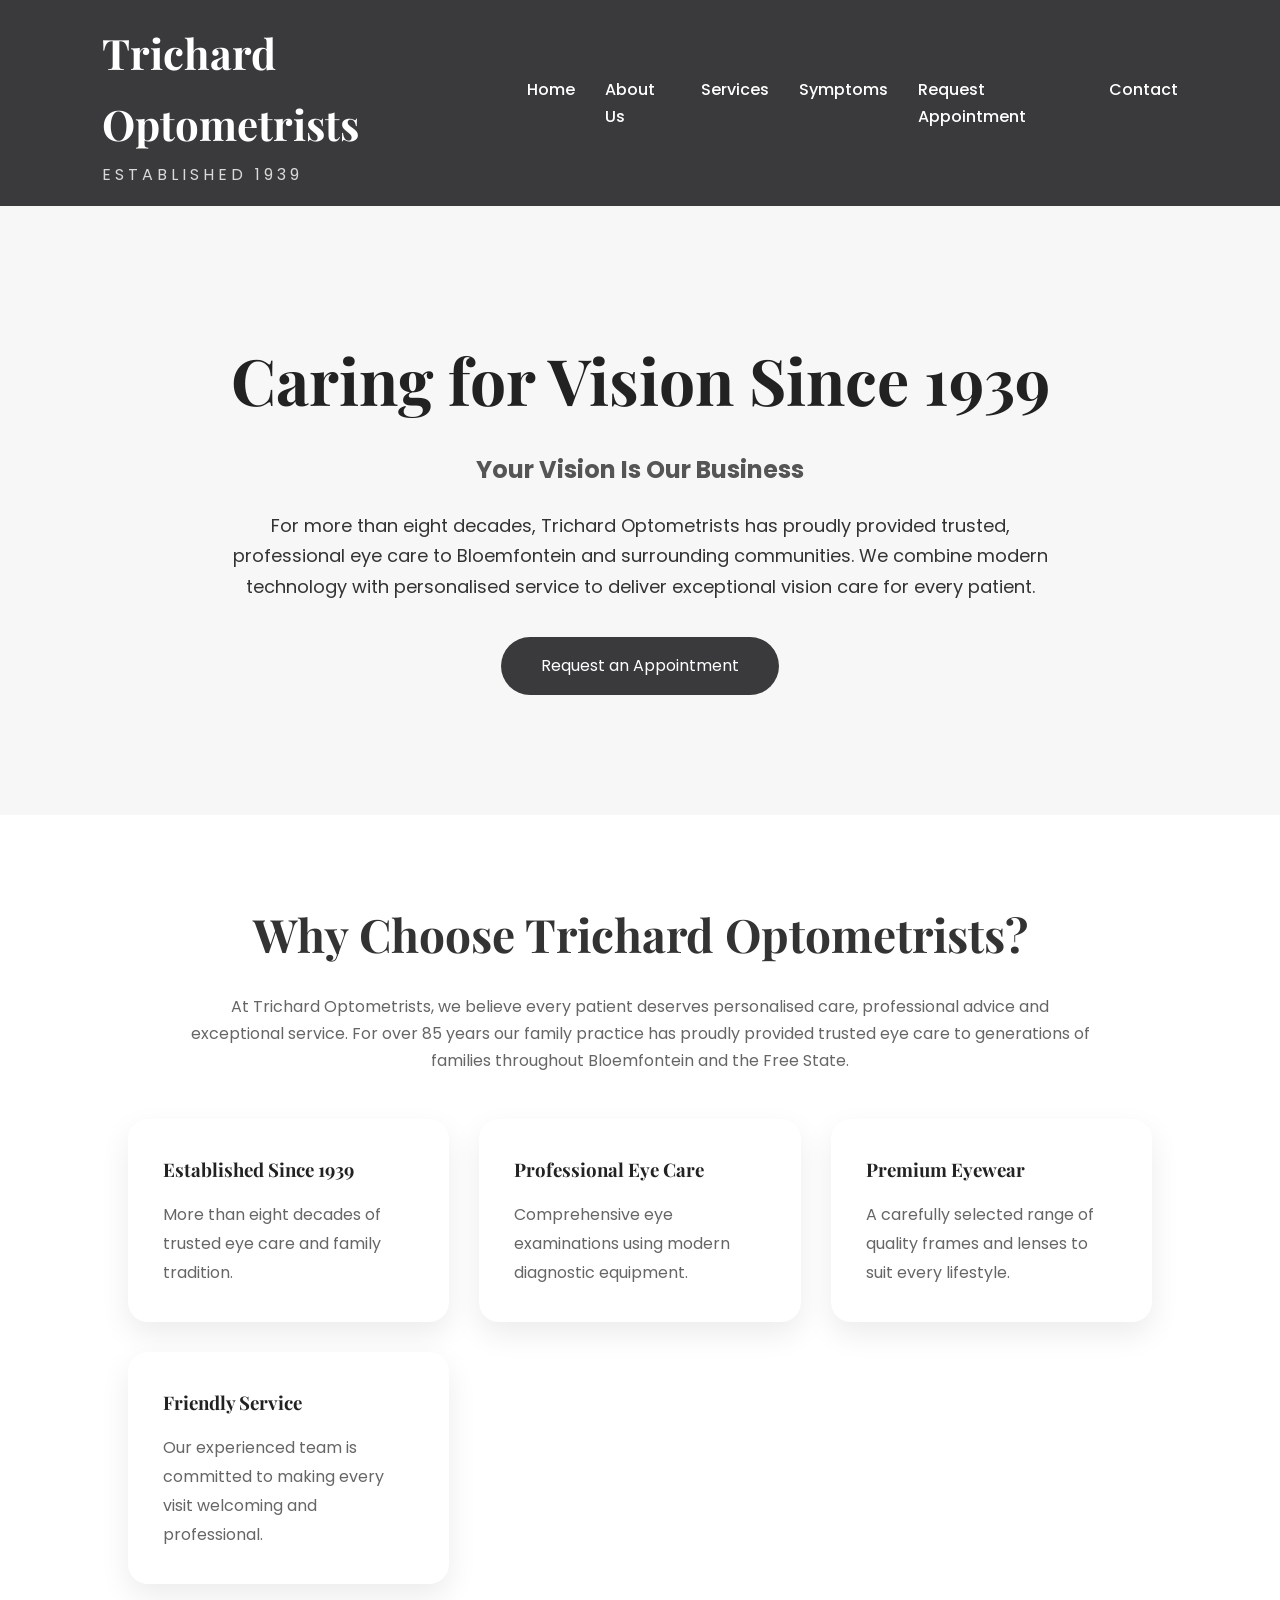
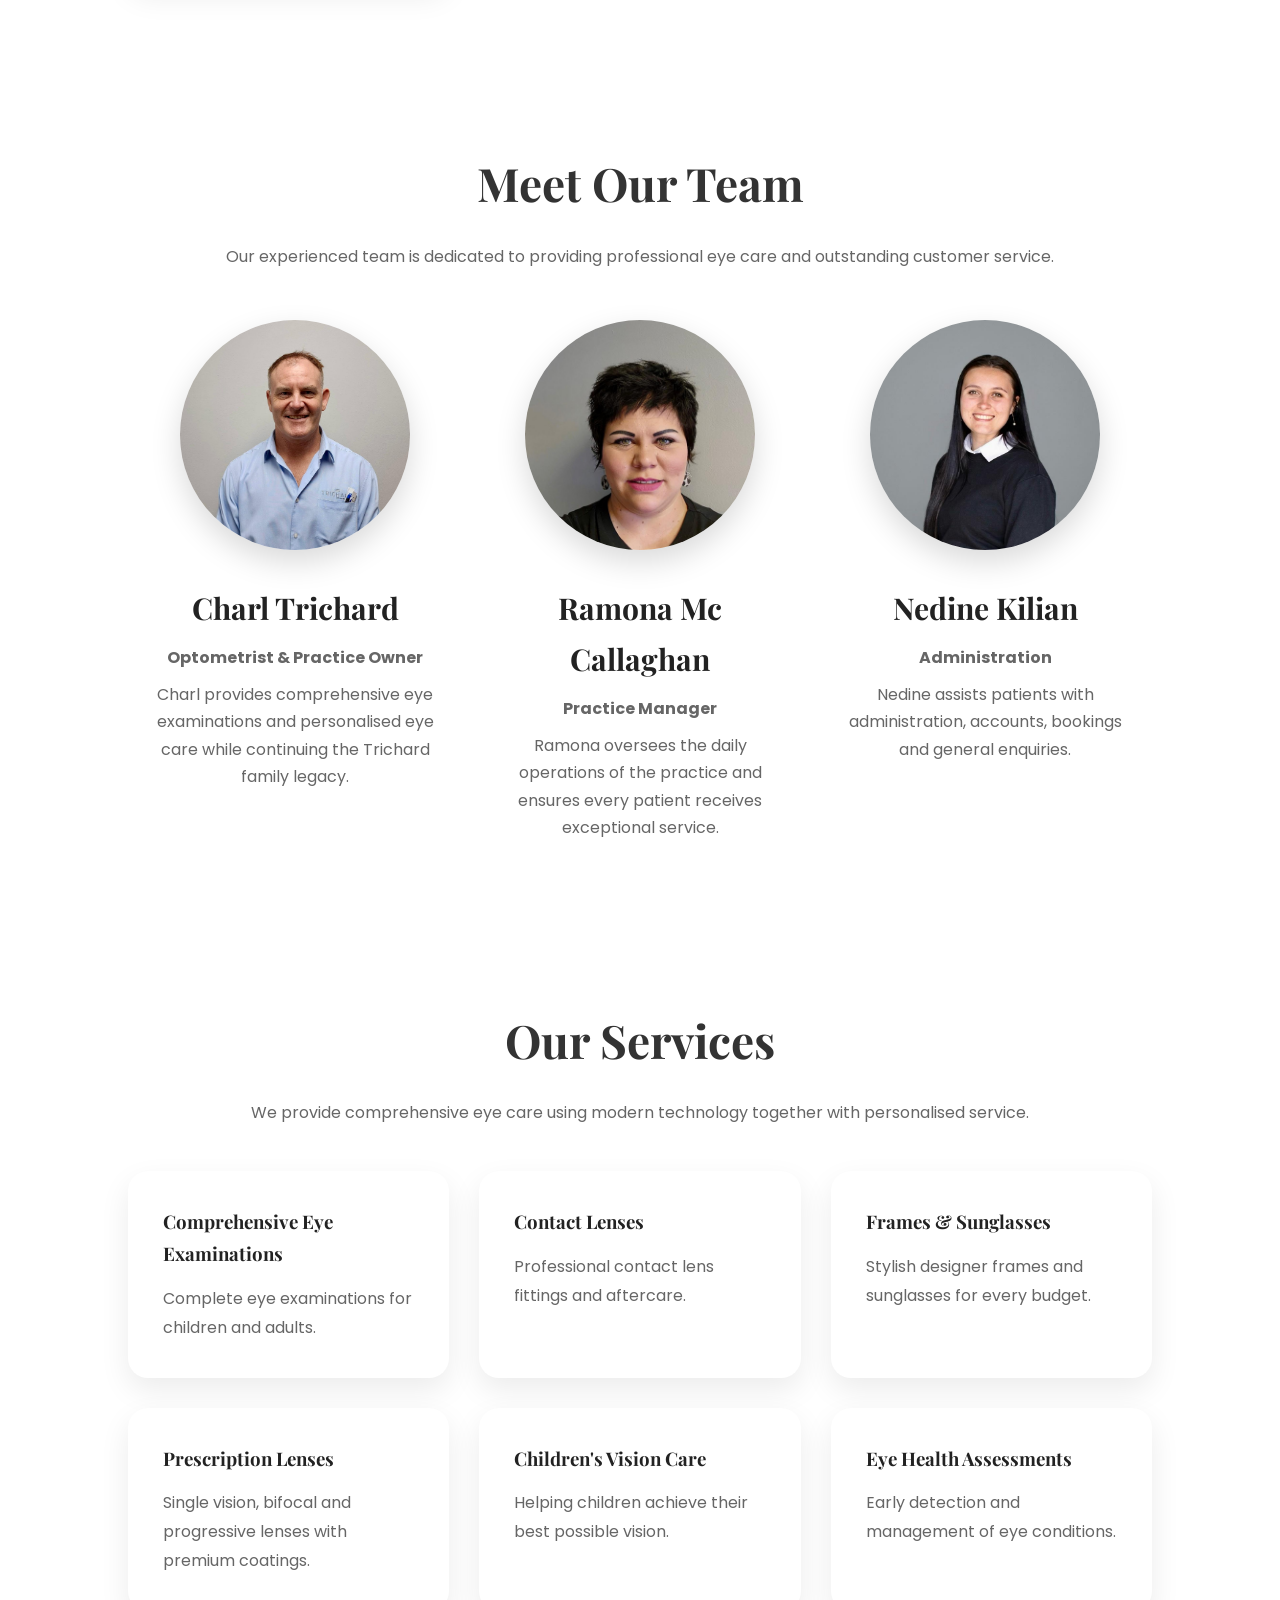
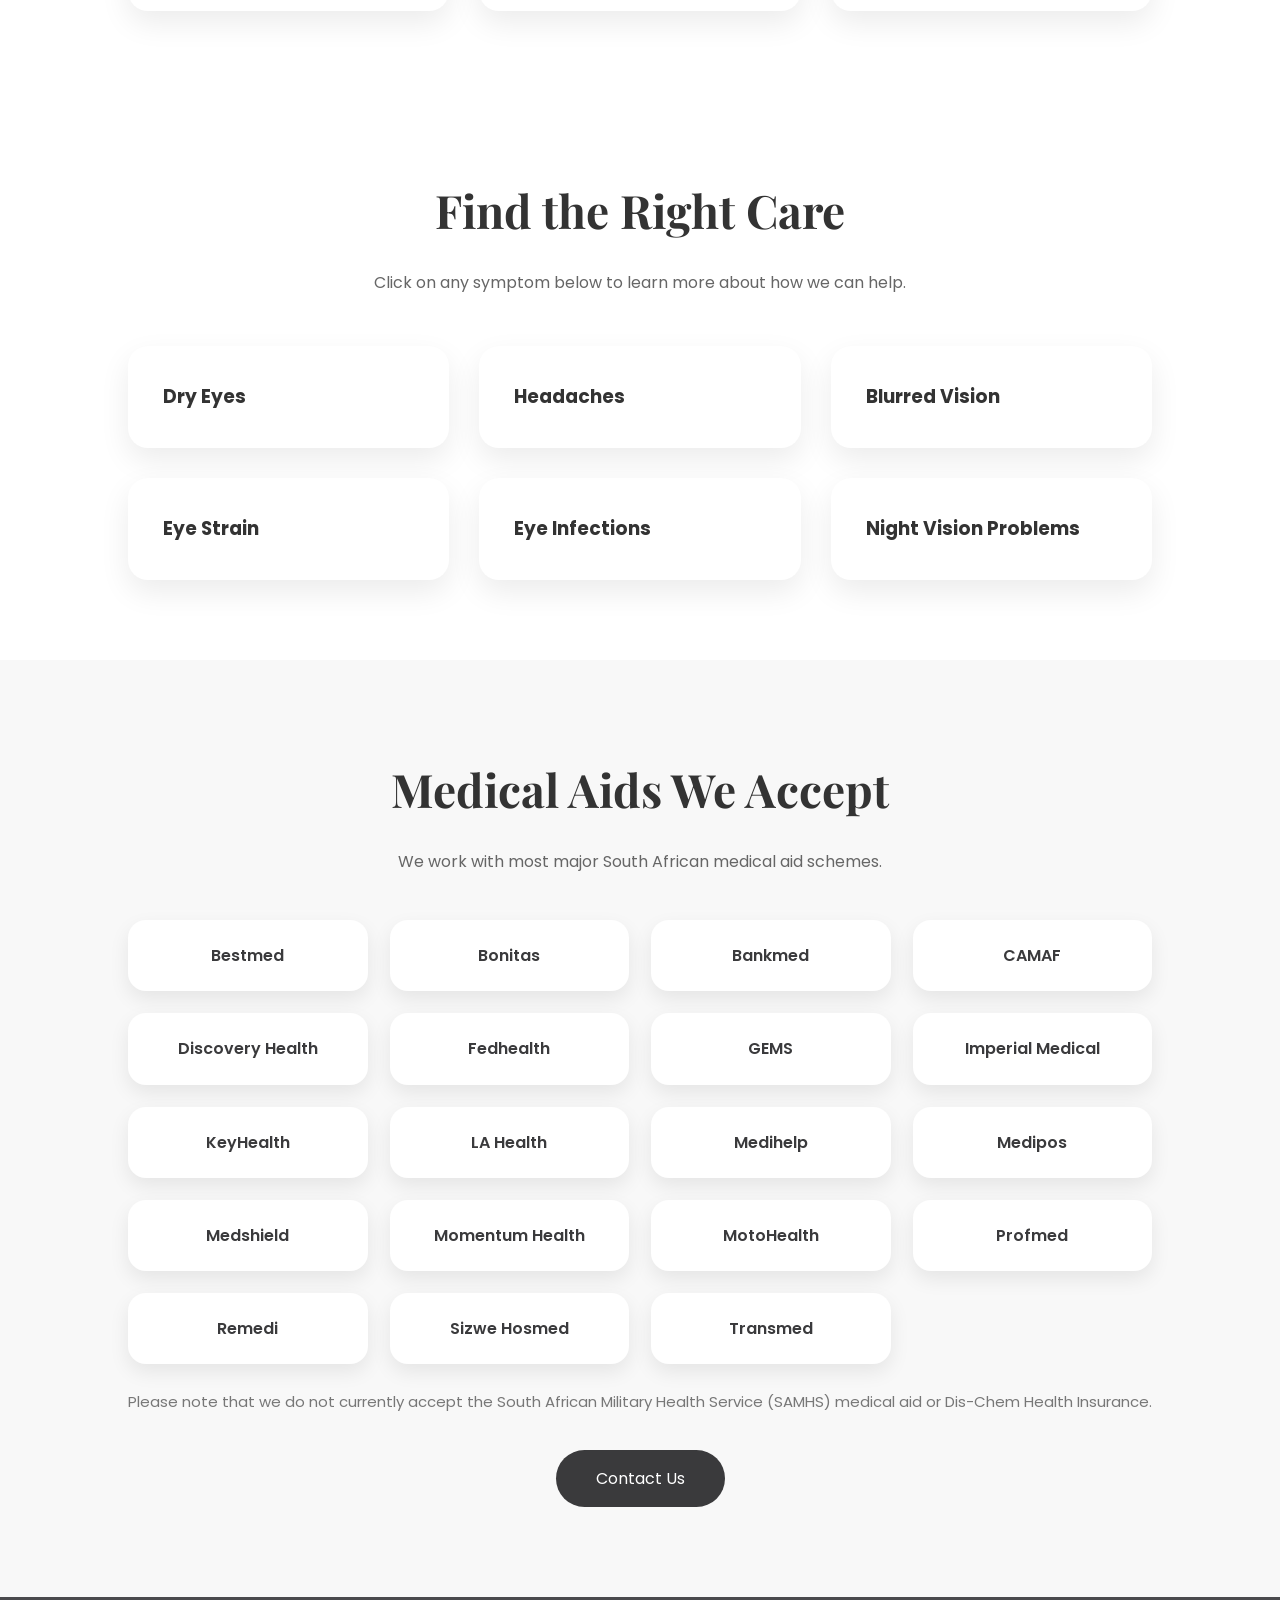
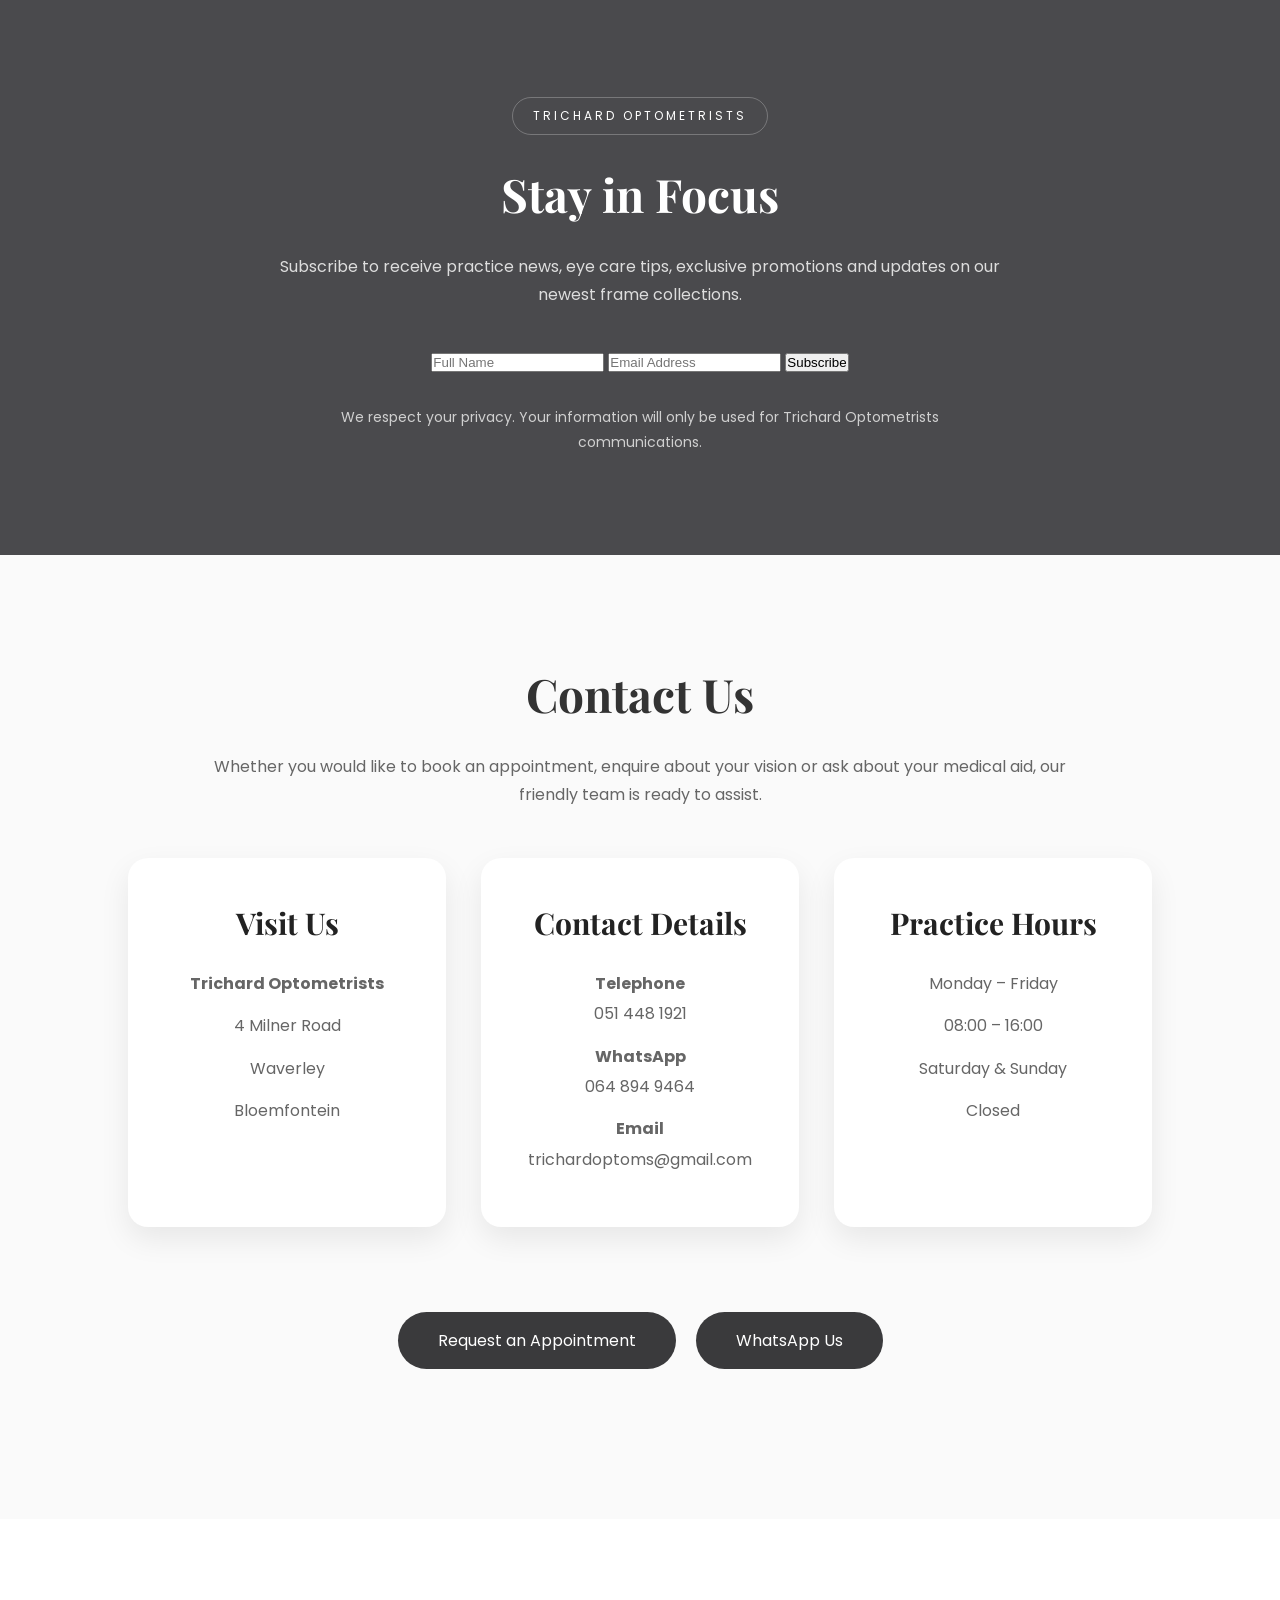
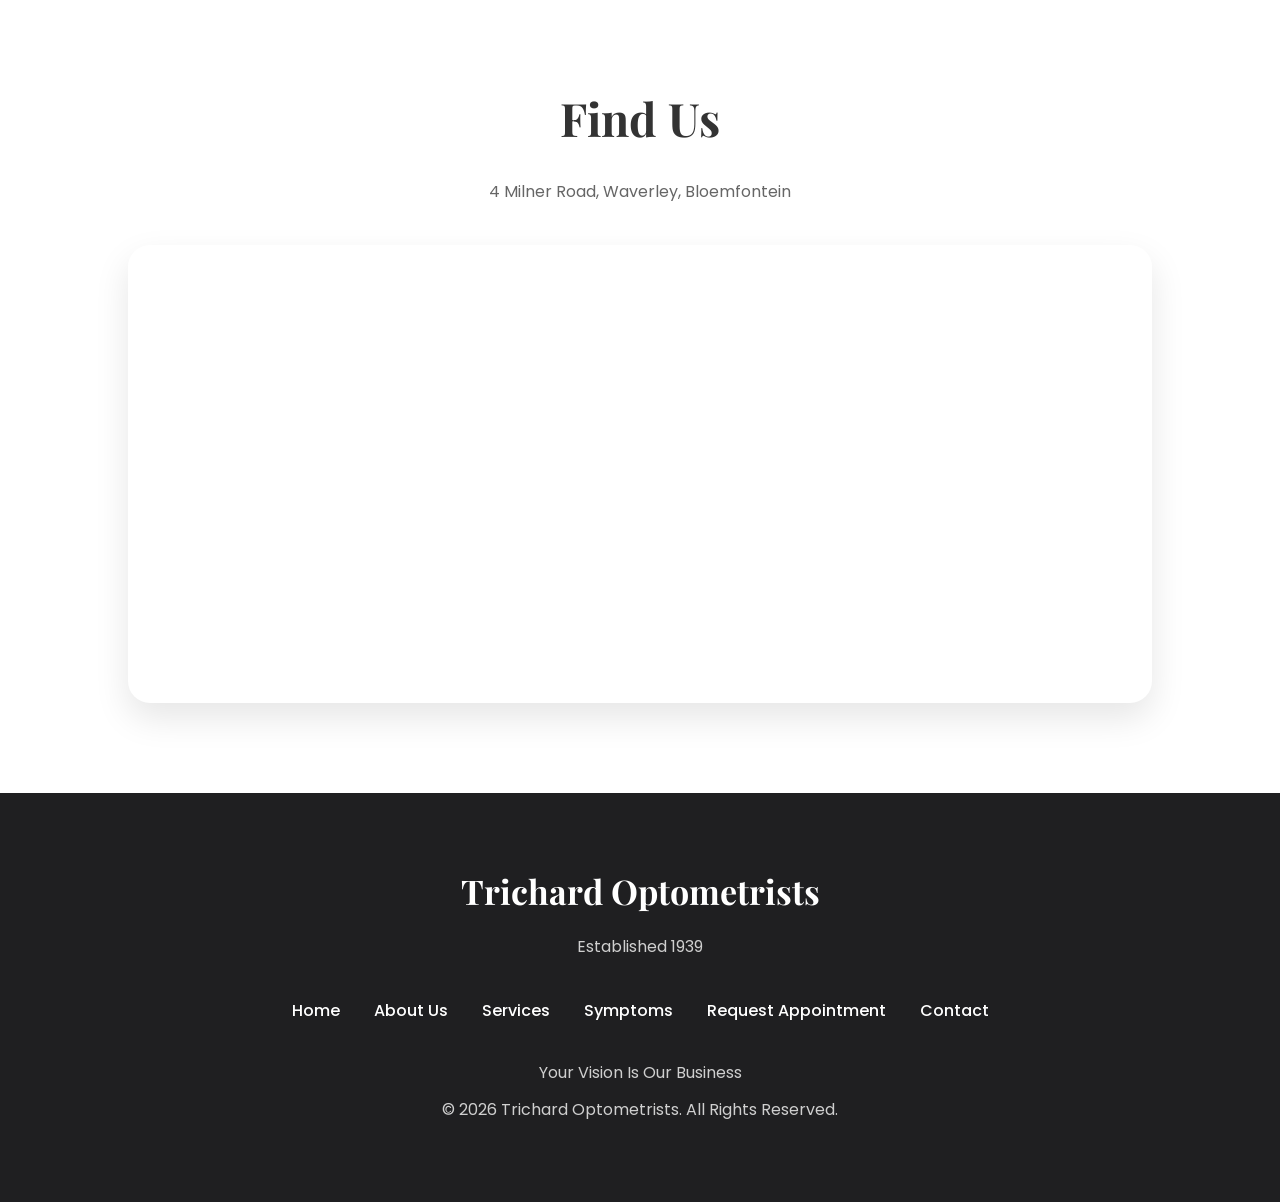
==== commit 75fc8c2d: "Update index.html" ====
--- a/index.html
+++ b/index.html
@@ -431,17 +431,23 @@
 
 </p>
 
-<form class="newsletter-form">
-
-<input type="text" placeholder="Full Name" required>
-
-<input type="email" placeholder="Email Address" required>
-
-<button type="submit">
-
-Subscribe
-
-</button>
+<form action="https://formspree.io/f/mojgnrbb" method="POST">
+
+    <input 
+    type="text" 
+    name="name" 
+    placeholder="Full Name"
+    required>
+
+    <input 
+    type="email" 
+    name="email" 
+    placeholder="Email Address"
+    required>
+
+    <button type="submit">
+        Subscribe
+    </button>
 
 </form>
 
--- a/css/style.css
+++ b/css/style.css
@@ -933,3 +933,967 @@
 .appointment-container {
     margin: 0 auto;
 }
+/* ===========================
+   CONTACT
+=========================== */
+
+.contact{
+    background:#f8f8f8;
+    padding:80px 10%;
+}
+
+.contact-container{
+    display:grid;
+    grid-template-columns:repeat(auto-fit,minmax(280px,1fr));
+    gap:30px;
+    margin-top:40px;
+}
+
+.contact-card{
+    background:#ffffff;
+    padding:35px;
+    border-radius:18px;
+    box-shadow:0 8px 20px rgba(0,0,0,.08);
+    transition:.3s;
+}
+
+.contact-card:hover{
+    transform:translateY(-8px);
+}
+
+.contact-card h3{
+    font-family:'Playfair Display',serif;
+    color:#222;
+    margin-bottom:20px;
+    font-size:26px;
+}
+
+.contact-card p{
+    margin-bottom:15px;
+    line-height:1.8;
+    color:#555;
+}
+
+.contact-buttons{
+    margin-top:45px;
+    display:flex;
+    justify-content:center;
+    gap:20px;
+    flex-wrap:wrap;
+}
+/* ===========================
+   MAP
+=========================== */
+
+.map-section{
+    padding:80px 10%;
+    text-align:center;
+    background:#ffffff;
+}
+
+.map-container{
+    margin-top:35px;
+    border-radius:20px;
+    overflow:hidden;
+    box-shadow:0 10px 25px rgba(0,0,0,.08);
+}
+/* ===========================
+   FOOTER
+=========================== */
+
+footer{
+    background:#39393B;
+    color:white;
+    padding:50px 10%;
+    text-align:center;
+}
+
+.footer-content h3{
+    font-family:'Playfair Display',serif;
+    font-size:30px;
+    margin-bottom:10px;
+}
+
+.footer-links{
+    margin:25px 0;
+}
+
+.footer-links a{
+    color:white;
+    text-decoration:none;
+    margin:0 12px;
+    transition:.3s;
+}
+
+.footer-links a:hover{
+    color:#d6d6d6;
+}
+
+footer p{
+    margin-top:10px;
+}
+/* Make appointment page fill the screen */
+.appointment-page{
+    min-height:100vh;
+    display:flex;
+    flex-direction:column;
+}
+
+.appointment-section{
+    flex:1;
+}
+/* Make appointment page fill the screen */
+.appointment-page{
+    min-height:100vh;
+    display:flex;
+    flex-direction:column;
+}
+
+.appointment-section{
+    flex:1;
+}
+/* ==========================================
+   CARDS
+========================================== */
+
+.service-grid,
+.medical-grid,
+.symptom-grid{
+    display:grid;
+    grid-template-columns:repeat(auto-fit,minmax(280px,1fr));
+    gap:30px;
+    margin-top:45px;
+}
+
+.service-card,
+.medical-card,
+.symptom-card{
+    background:#ffffff;
+    border-radius:20px;
+    padding:35px;
+    box-shadow:0 12px 30px rgba(0,0,0,.08);
+    transition:.35s;
+}
+
+.service-card:hover,
+.medical-card:hover,
+.symptom-card:hover{
+    transform:translateY(-8px);
+    box-shadow:0 18px 35px rgba(0,0,0,.12);
+}
+
+.service-card h3,
+.medical-card h3{
+    font-family:'Playfair Display',serif;
+    color:#222;
+    margin-bottom:15px;
+}
+
+.service-card p{
+    color:#666;
+    line-height:1.8;
+}
+
+/* ==========================================
+   STAFF
+========================================== */
+
+.staff{
+    text-align:center;
+}
+
+.staff-container{
+    display:flex;
+    justify-content:center;
+    gap:45px;
+    flex-wrap:wrap;
+    margin-top:50px;
+}
+
+.staff-member{
+    max-width:300px;
+}
+
+.staff-member img{
+    width:230px;
+    height:230px;
+    object-fit:cover;
+    border-radius:50%;
+    box-shadow:0 12px 30px rgba(0,0,0,.15);
+    transition:.3s;
+}
+
+.staff-member img:hover{
+    transform:scale(1.03);
+}
+
+.staff-member h3{
+    margin-top:25px;
+    font-family:'Playfair Display',serif;
+    font-size:30px;
+    color:#222;
+}
+
+.staff-member p{
+    color:#666;
+    margin-top:10px;
+}
+
+/* ==========================================
+   SERVICES PAGE
+========================================== */
+
+.services-page{
+    padding:90px 10%;
+}
+
+.services-page .section-intro{
+    max-width:850px;
+    margin:0 auto 45px;
+}
+
+.experience-grid{
+    display:grid;
+    grid-template-columns:repeat(auto-fit,minmax(260px,1fr));
+    gap:30px;
+    margin-top:50px;
+}
+
+.experience-card{
+    background:#F8F8F8;
+    border-radius:20px;
+    padding:35px;
+    text-align:center;
+    min-height:220px;
+    display:flex;
+    flex-direction:column;
+    justify-content:center;
+}
+
+.experience-card h3{
+    font-family:'Playfair Display',serif;
+    color:#222;
+    margin-bottom:15px;
+}
+
+.experience-card p{
+    color:#666;
+}
+
+/* ==========================================
+   MEDICAL AIDS
+========================================== */
+
+.medical-aids{
+    background:#F8F8F8;
+    text-align:center;
+    padding:90px 10%;
+}
+
+.medical-grid{
+    display:grid;
+    grid-template-columns:repeat(auto-fit,minmax(220px,1fr));
+    gap:22px;
+    margin-top:45px;
+}
+
+.medical-card{
+    background:#ffffff;
+    color:#3A3A3C;
+    padding:22px;
+    border-radius:18px;
+    font-weight:600;
+    box-shadow:0 8px 20px rgba(0,0,0,.08);
+}
+
+.medical-card:hover{
+    background:#3A3A3C;
+    color:#ffffff;
+}
+
+.medical-note{
+    margin-top:25px;
+    color:#777;
+    font-size:15px;
+}
+/* ==========================================
+   SYMPTOMS
+========================================== */
+
+.symptom-grid{
+    display:grid;
+    grid-template-columns:repeat(auto-fit,minmax(300px,1fr));
+    gap:30px;
+    margin-top:50px;
+}
+
+.symptom-card{
+    background:#ffffff;
+    border-radius:20px;
+    box-shadow:0 12px 30px rgba(0,0,0,.08);
+    overflow:hidden;
+    transition:.3s;
+}
+
+.symptom-card:hover{
+    transform:translateY(-8px);
+}
+
+.symptom-title{
+    width:100%;
+    padding:24px;
+    border:none;
+    background:#ffffff;
+    font-family:'Playfair Display',serif;
+    font-size:24px;
+    color:#222;
+    display:flex;
+    justify-content:space-between;
+    align-items:center;
+    cursor:pointer;
+}
+
+.symptom-title::after{
+    content:"+";
+    font-size:30px;
+    color:#666;
+    transition:.3s;
+}
+
+.symptom-card.active .symptom-title::after{
+    content:"−";
+}
+
+.symptom-content{
+    display:none;
+    padding:0 24px 24px;
+    color:#666;
+    line-height:1.8;
+}
+
+.symptom-card.active .symptom-content{
+    display:block;
+}
+
+.symptom-content p{
+    margin-bottom:18px;
+}
+
+/* ==========================================
+   NEWSLETTER
+========================================== */
+
+.newsletter{
+    background:#4A4A4D;
+    color:#ffffff;
+    text-align:center;
+    padding:100px 10%;
+}
+
+.newsletter-tag{
+    display:inline-block;
+    padding:8px 20px;
+    border:1px solid rgba(255,255,255,.25);
+    border-radius:40px;
+    letter-spacing:3px;
+    font-size:12px;
+    margin-bottom:20px;
+}
+
+.newsletter h2{
+    color:#ffffff;
+}
+
+.newsletter .section-intro{
+    color:#dddddd;
+    max-width:760px;
+}
+
+.newsletter-benefits{
+    display:grid;
+    grid-template-columns:repeat(auto-fit,minmax(260px,1fr));
+    gap:30px;
+    margin:55px 0;
+}
+
+.benefit{
+    background:rgba(255,255,255,.08);
+    border:1px solid rgba(255,255,255,.12);
+    border-radius:20px;
+    padding:35px;
+}
+
+.benefit h3{
+    font-family:'Playfair Display',serif;
+    color:#ffffff;
+    margin-bottom:15px;
+    font-size:24px;
+}
+
+.benefit p{
+    color:#dddddd;
+}
+
+.newsletter-form{
+    display:flex;
+    flex-wrap:wrap;
+    justify-content:center;
+    gap:18px;
+    margin-top:40px;
+}
+
+.newsletter-form input{
+    width:360px;
+    max-width:100%;
+    padding:16px;
+    border:none;
+    border-radius:50px;
+    font-size:15px;
+}
+
+.newsletter-form button{
+    padding:16px 38px;
+    border:none;
+    border-radius:50px;
+    background:#ffffff;
+    color:#1F1F21;
+    font-weight:600;
+    cursor:pointer;
+    transition:.3s;
+}
+
+.newsletter-form button:hover{
+    background:#efefef;
+}
+
+.newsletter-note{
+    max-width:650px;
+    margin:30px auto 0;
+    color:#d0d0d0;
+    font-size:14px;
+    line-height:1.8;
+}
+/* ==========================================
+   CONTACT
+========================================== */
+
+.contact{
+    background:#FAFAFA;
+    padding:100px 10%;
+    text-align:center;
+}
+
+.contact-container{
+    display:grid;
+    grid-template-columns:repeat(auto-fit,minmax(300px,1fr));
+    gap:35px;
+    margin:50px 0;
+}
+
+.contact-card{
+    background:#ffffff;
+    padding:40px;
+    border-radius:20px;
+    box-shadow:0 12px 30px rgba(0,0,0,.08);
+    transition:.3s;
+}
+
+.contact-card:hover{
+    transform:translateY(-8px);
+    box-shadow:0 18px 35px rgba(0,0,0,.12);
+}
+
+.contact-card h3{
+    font-family:'Playfair Display',serif;
+    color:#222;
+    font-size:30px;
+    margin-bottom:20px;
+}
+
+.contact-card p{
+    color:#666;
+    line-height:1.9;
+    margin-bottom:12px;
+}
+
+.contact-buttons{
+    display:flex;
+    justify-content:center;
+    gap:20px;
+    flex-wrap:wrap;
+    margin-top:40px;
+}
+
+/* ==========================================
+   GOOGLE MAP
+========================================== */
+
+.map-section{
+    background:#FFFFFF;
+    padding:90px 10%;
+    text-align:center;
+}
+
+.map-section h3{
+    font-family:'Playfair Display',serif;
+    font-size:34px;
+    color:#222;
+    margin-bottom:15px;
+}
+
+.map-section p{
+    color:#666;
+    margin-bottom:30px;
+}
+
+.map-container{
+    margin-top:40px;
+    overflow:hidden;
+    border-radius:22px;
+    box-shadow:0 15px 35px rgba(0,0,0,.10);
+}
+
+/* ==========================================
+   FOOTER
+========================================== */
+
+footer{
+    background:#1F1F21;
+    color:#ffffff;
+    padding:70px 10%;
+    text-align:center;
+}
+
+.footer-content{
+    max-width:800px;
+    margin:auto;
+}
+
+.footer-content h3{
+    font-family:'Playfair Display',serif;
+    font-size:34px;
+    margin-bottom:12px;
+    color:#ffffff;
+}
+
+.footer-content p{
+    color:#CFCFCF;
+    margin:8px 0;
+    line-height:1.8;
+}
+
+.footer-links{
+    margin:35px 0;
+}
+
+.footer-links a{
+    color:#ffffff;
+    text-decoration:none;
+    margin:0 15px;
+    transition:.3s;
+    font-weight:500;
+}
+
+.footer-links a:hover{
+    color:#BFBFBF;
+}
+
+.copyright{
+    margin-top:25px;
+    color:#9E9E9E;
+    font-size:14px;
+}
+/* ==========================================
+   APPOINTMENT PAGE
+========================================== */
+
+.appointment-page{
+    min-height:100vh;
+    display:flex;
+    flex-direction:column;
+}
+
+.appointment-section{
+    flex:1;
+    background:#FAFAFA;
+    padding:90px 10%;
+}
+
+.appointment-container{
+    max-width:900px;
+    margin:0 auto;
+    background:#ffffff;
+    padding:50px;
+    border-radius:24px;
+    box-shadow:0 15px 35px rgba(0,0,0,.08);
+}
+
+.appointment-container h1{
+    font-family:'Playfair Display',serif;
+    font-size:48px;
+    color:#222;
+    text-align:center;
+    margin-bottom:18px;
+}
+
+.appointment-container p{
+    text-align:center;
+    color:#666;
+    max-width:650px;
+    margin:0 auto 40px;
+    line-height:1.8;
+}
+
+/* Form */
+
+.appointment-form{
+    display:flex;
+    flex-direction:column;
+    gap:22px;
+}
+
+.form-row{
+    display:flex;
+    gap:22px;
+}
+
+.form-group{
+    flex:1;
+    display:flex;
+    flex-direction:column;
+}
+
+.form-group label{
+    margin-bottom:8px;
+    color:#444;
+    font-weight:500;
+}
+
+.form-group input,
+.form-group select,
+.form-group textarea{
+    padding:15px;
+    border:1px solid #DDDDDD;
+    border-radius:12px;
+    font-family:'Poppins',sans-serif;
+    font-size:15px;
+    transition:.3s;
+}
+
+.form-group input:focus,
+.form-group select:focus,
+.form-group textarea:focus{
+    border-color:#3A3A3C;
+    outline:none;
+    box-shadow:0 0 10px rgba(58,58,60,.12);
+}
+
+.form-group textarea{
+    resize:vertical;
+    min-height:140px;
+}
+
+.availability-note{
+    background:#F4F4F4;
+    border-left:5px solid #3A3A3C;
+    padding:20px;
+    border-radius:10px;
+    color:#555;
+    line-height:1.8;
+}
+
+.appointment-btn{
+    display:block;
+    margin:30px auto 0;
+    padding:16px 40px;
+    border:none;
+    border-radius:40px;
+    background:#3A3A3C;
+    color:#ffffff;
+    font-size:16px;
+    cursor:pointer;
+    transition:.3s;
+}
+
+.appointment-btn:hover{
+    background:#1F1F21;
+    transform:translateY(-2px);
+}
+
+/* Mobile */
+
+@media(max-width:768px){
+
+    .appointment-container{
+        padding:30px;
+    }
+
+    .appointment-container h1{
+        font-size:36px;
+    }
+
+    .form-row{
+        flex-direction:column;
+    }
+
+}
+/* ==========================================
+   ABOUT PAGE
+========================================== */
+
+.family-legacy{
+    background:#F8F8F8;
+    text-align:center;
+    padding:100px 10%;
+}
+
+.family-legacy .section-intro{
+    max-width:900px;
+    margin:auto;
+}
+
+.history{
+    padding:90px 10%;
+}
+
+.history-container{
+    display:flex;
+    align-items:center;
+    gap:70px;
+    flex-wrap:wrap;
+}
+
+.history-container.reverse{
+    flex-direction:row-reverse;
+}
+
+.history-image{
+    flex:1;
+    min-width:320px;
+}
+
+.history-image img{
+    width:100%;
+    max-width:430px;
+    display:block;
+    margin:auto;
+    border-radius:24px;
+    box-shadow:0 15px 35px rgba(0,0,0,.12);
+}
+
+.history-text{
+    flex:1;
+    min-width:320px;
+}
+
+.history-text h2{
+    text-align:left;
+    color:#222;
+    margin-bottom:10px;
+}
+
+.history-text h4{
+    color:#777;
+    margin-bottom:25px;
+    font-weight:500;
+}
+
+.history-text p{
+    color:#555;
+    margin-bottom:18px;
+    line-height:1.9;
+}
+
+.closing{
+    background:#4A4A4D;
+    color:#ffffff;
+    text-align:center;
+    padding:100px 10%;
+}
+
+.closing h2{
+    color:#ffffff;
+}
+
+.closing .section-intro{
+    color:#DDDDDD;
+    max-width:850px;
+    margin:auto;
+}
+
+/* ==========================================
+   GLOBAL IMAGE STYLING
+========================================== */
+
+img{
+    max-width:100%;
+    height:auto;
+}
+
+/* ==========================================
+   MOBILE
+========================================== */
+
+@media(max-width:900px){
+
+    .navbar{
+        flex-direction:column;
+        padding:20px;
+    }
+
+    .logo{
+        text-align:center;
+        margin-bottom:20px;
+    }
+
+    .logo h2{
+        font-size:32px;
+    }
+
+    .logo p{
+        font-size:13px;
+    }
+
+    .nav-links{
+        flex-direction:column;
+        gap:15px;
+        text-align:center;
+    }
+
+    .hero{
+        padding:90px 8%;
+    }
+
+    .hero h1{
+        font-size:42px;
+    }
+
+    .hero h3{
+        font-size:22px;
+    }
+
+    section{
+        padding:70px 8%;
+    }
+
+    section h2{
+        font-size:36px;
+    }
+
+    .history-container,
+    .history-container.reverse{
+        flex-direction:column;
+        text-align:center;
+    }
+
+    .history-text h2{
+        text-align:center;
+    }
+
+    .staff-container{
+        flex-direction:column;
+        align-items:center;
+    }
+
+    .contact-container,
+    .service-grid,
+    .medical-grid,
+    .symptom-grid,
+    .experience-grid{
+        grid-template-columns:1fr;
+    }
+
+    .footer-links a{
+        display:block;
+        margin:12px 0;
+    }
+
+}
+
+/* ==========================================
+   SMOOTH ANIMATIONS
+========================================== */
+
+.service-card,
+.medical-card,
+.contact-card,
+.staff-member img,
+.symptom-card,
+.btn{
+    transition:all .3s ease;
+}
+
+/* ==========================================
+   SELECTION COLOUR
+========================================== */
+
+::selection{
+    background:#3A3A3C;
+    color:#ffffff;
+}
+
+/* ==========================================
+   SCROLLBAR
+========================================== */
+
+::-webkit-scrollbar{
+    width:10px;
+}
+
+::-webkit-scrollbar-track{
+    background:#ECECEC;
+}
+
+::-webkit-scrollbar-thumb{
+    background:#3A3A3C;
+    border-radius:20px;
+}
+
+::-webkit-scrollbar-thumb:hover{
+    background:#1F1F21;
+}
+/* ==========================================
+   APPOINTMENT PAGE LAYOUT
+========================================== */
+
+html,
+body{
+    height:100%;
+}
+
+body.appointment-page{
+    min-height:100vh;
+    display:flex;
+    flex-direction:column;
+}
+
+.appointment-section{
+    flex:1;
+    background:#F8F8F8;
+    padding:80px 10%;
+}
+
+.appointment-container{
+    max-width:900px;
+    margin:0 auto;
+    background:#FFFFFF;
+    padding:50px;
+    border-radius:20px;
+    box-shadow:0 10px 30px rgba(0,0,0,.08);
+}
+
+.appointment-note{
+    background:#FFFFFF;
+    padding:90px 10%;
+}
+
+.closing{
+    background:#4A4A4D;
+    color:#FFFFFF;
+    text-align:center;
+    padding:90px 10%;
+}
+
+footer{
+    margin-top:auto;
+}
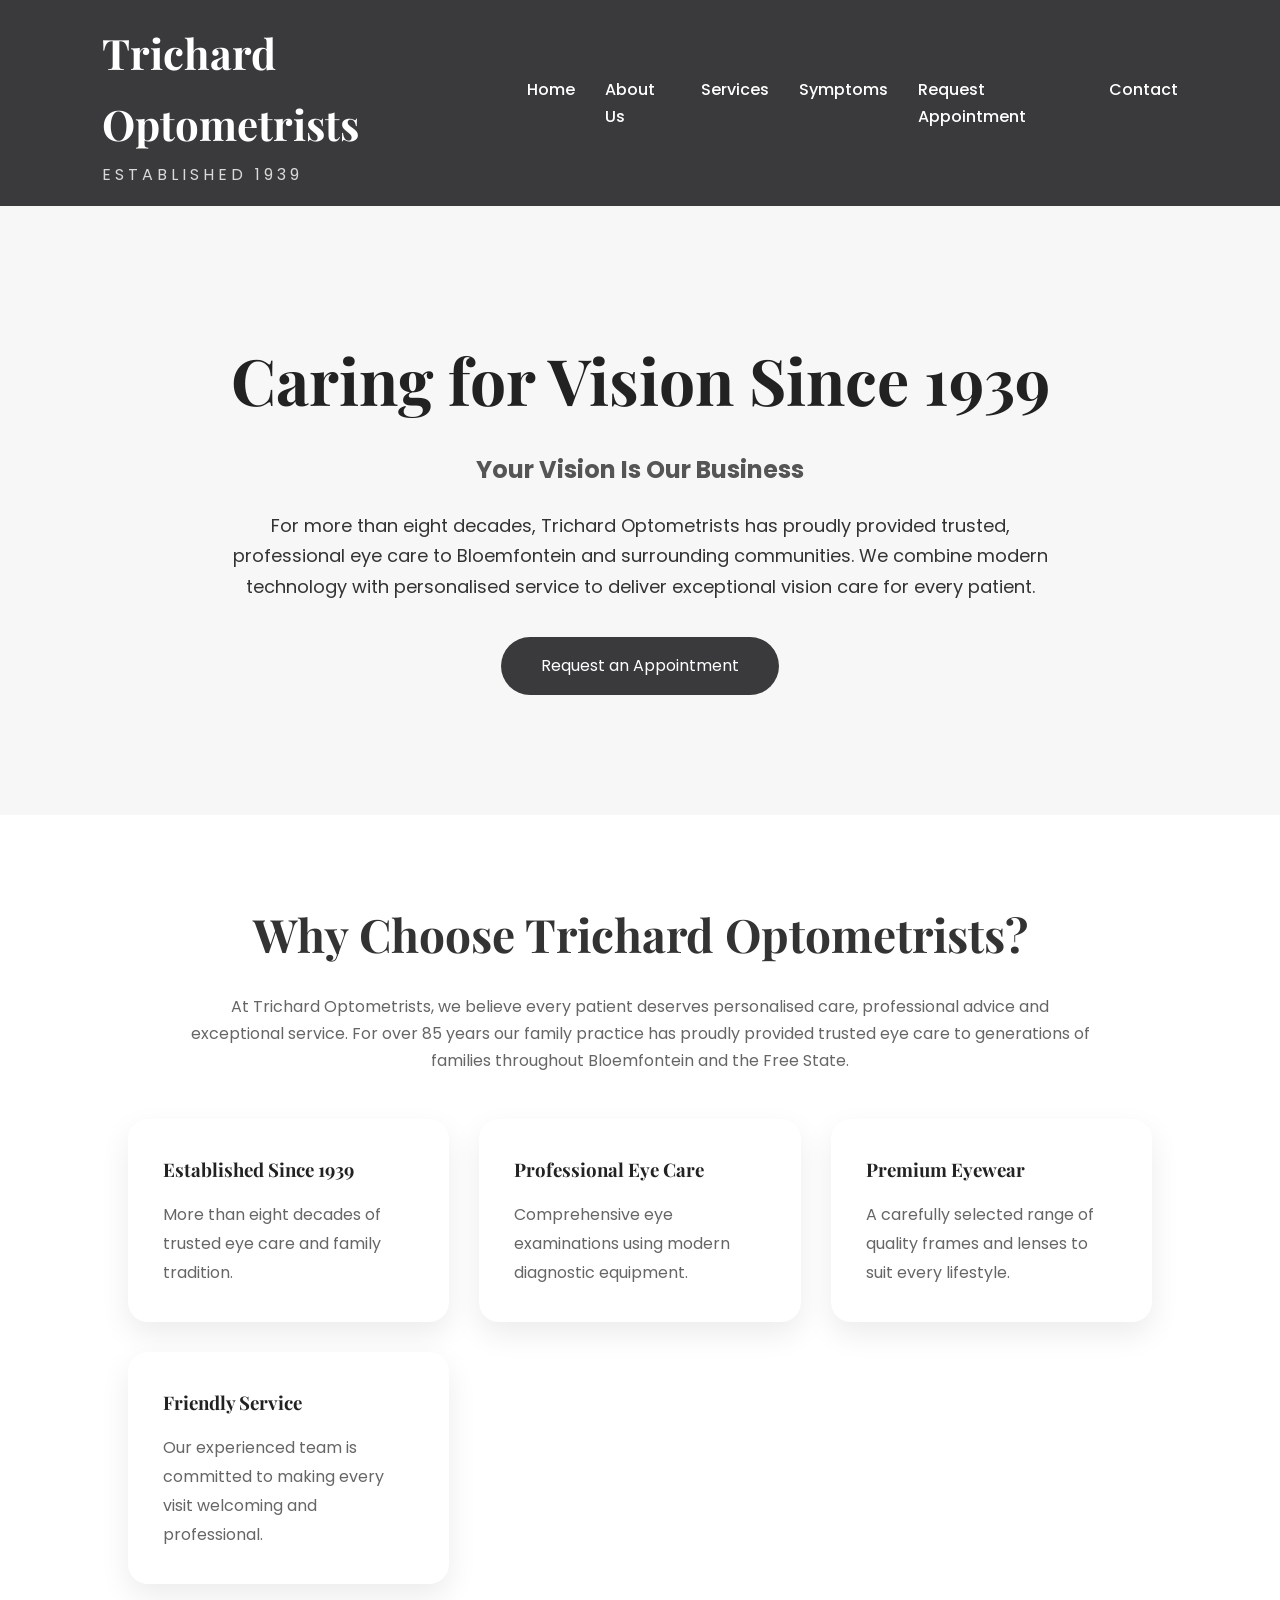
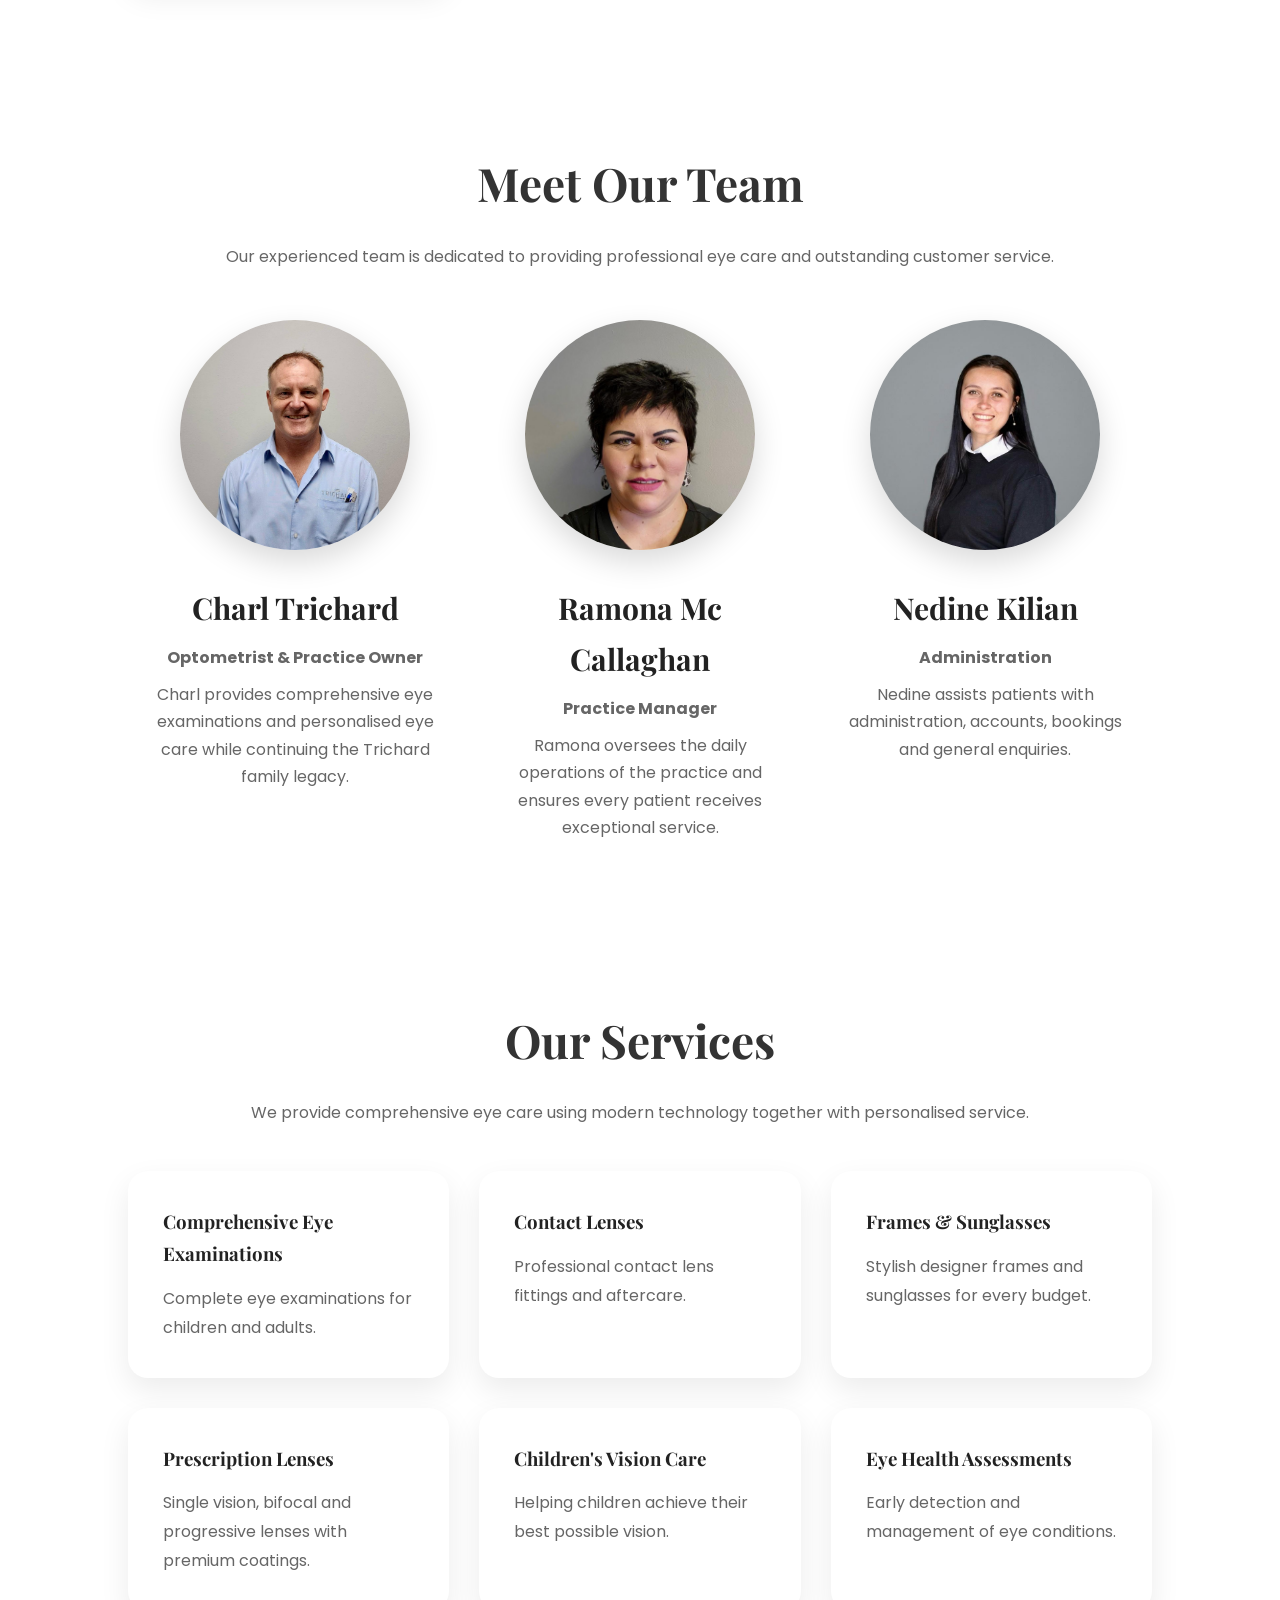
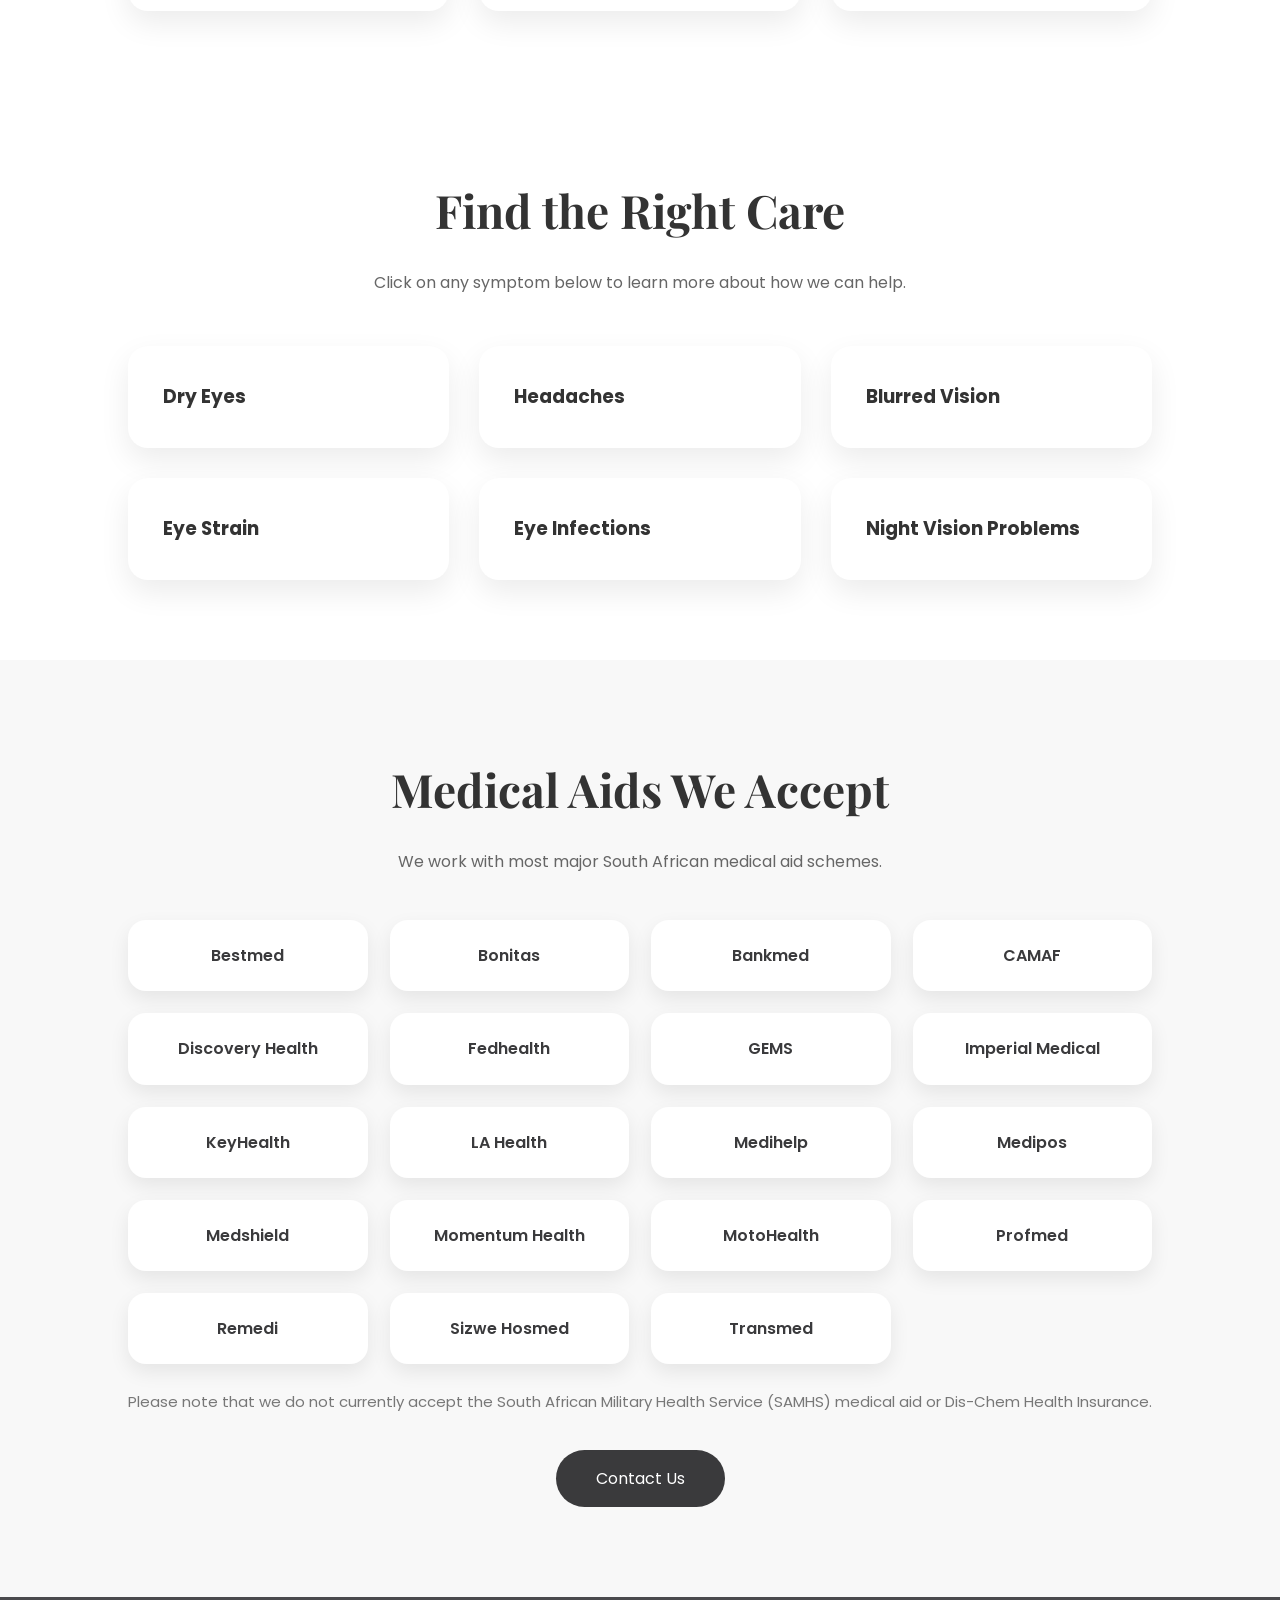
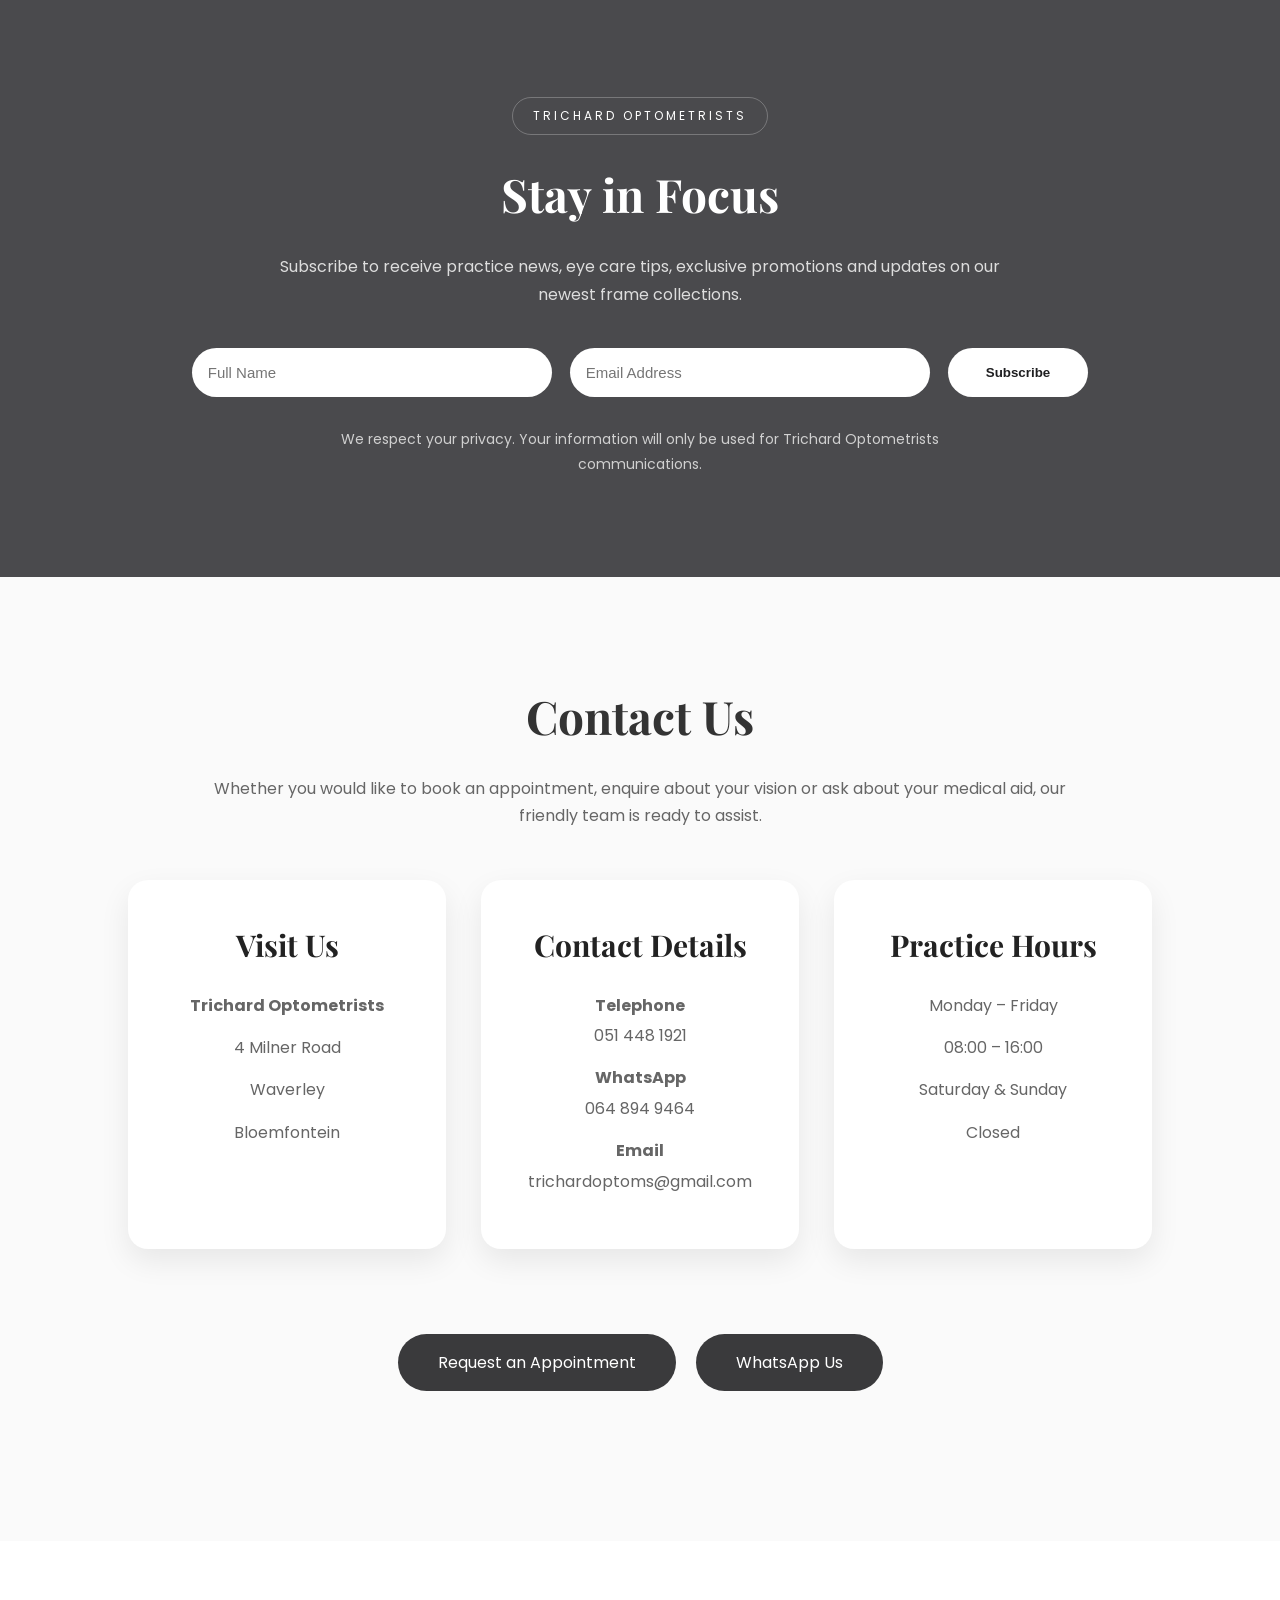
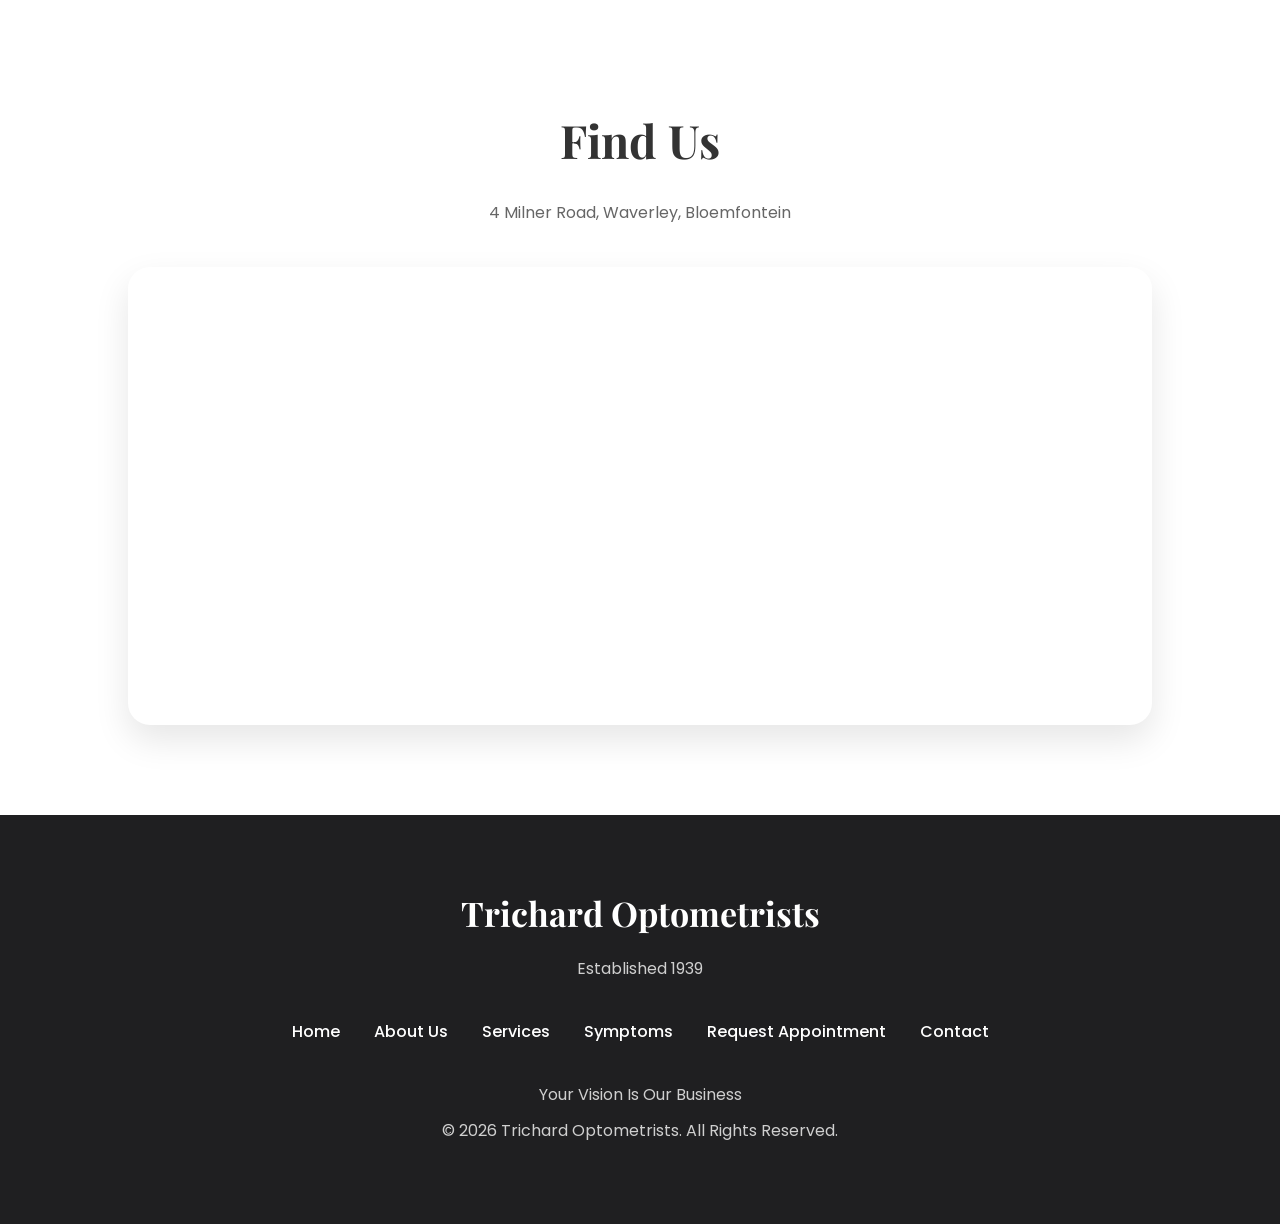
==== commit 7310fce3: "Update index.html" ====
--- a/index.html
+++ b/index.html
@@ -417,129 +417,127 @@
 
 <section class="newsletter">
 
-<p class="newsletter-tag">
-
-TRICHARD OPTOMETRISTS
-
-</p>
-
-<h2>Stay in Focus</h2>
+    <p class="newsletter-tag">
+        TRICHARD OPTOMETRISTS
+    </p>
+
+    <h2>Stay in Focus</h2>
+
+    <p class="section-intro">
+        Subscribe to receive practice news, eye care tips, exclusive promotions and updates on our newest frame collections.
+    </p>
+
+    <form class="newsletter-form" action="https://formspree.io/f/mojgnrbb" method="POST">
+
+        <input 
+        class="newsletter-input"
+        type="text" 
+        name="name" 
+        placeholder="Full Name"
+        required>
+
+        <input 
+        class="newsletter-input"
+        type="email" 
+        name="email" 
+        placeholder="Email Address"
+        required>
+
+        <button 
+        class="newsletter-button"
+        type="submit">
+            Subscribe
+        </button>
+
+    </form>
+
+    <p class="newsletter-note">
+        We respect your privacy. Your information will only be used for Trichard Optometrists communications.
+    </p>
+
+</section>
+<!-- CONTACT -->
+
+<section class="contact">
+
+<h2>Contact Us</h2>
 
 <p class="section-intro">
 
-Subscribe to receive practice news, eye care tips, exclusive promotions and updates on our newest frame collections.
-
-</p>
-
-<form action="https://formspree.io/f/mojgnrbb" method="POST">
-
-    <input 
-    type="text" 
-    name="name" 
-    placeholder="Full Name"
-    required>
-
-    <input 
-    type="email" 
-    name="email" 
-    placeholder="Email Address"
-    required>
-
-    <button type="submit">
-        Subscribe
-    </button>
-
-</form>
-
-<p class="newsletter-note">
-
-We respect your privacy. Your information will only be used for Trichard Optometrists communications.
-
-</p>
-
-</section>
-<!-- CONTACT -->
-
-<section class="contact">
-
-<h2>Contact Us</h2>
+Whether you would like to book an appointment, enquire about your vision or ask about your medical aid, our friendly team is ready to assist.
+
+</p>
+
+<div class="contact-container">
+
+<div class="contact-card">
+
+<h3>Visit Us</h3>
+
+<p><strong>Trichard Optometrists</strong></p>
+
+<p>4 Milner Road</p>
+
+<p>Waverley</p>
+
+<p>Bloemfontein</p>
+
+</div>
+
+<div class="contact-card">
+
+<h3>Contact Details</h3>
+
+<p><strong>Telephone</strong><br>051 448 1921</p>
+
+<p><strong>WhatsApp</strong><br>064 894 9464</p>
+
+<p><strong>Email</strong><br>trichardoptoms@gmail.com</p>
+
+</div>
+
+<div class="contact-card">
+
+<h3>Practice Hours</h3>
+
+<p>Monday – Friday</p>
+
+<p>08:00 – 16:00</p>
+
+<p>Saturday & Sunday</p>
+
+<p>Closed</p>
+
+</div>
+
+</div>
+
+<div class="contact-buttons">
+
+<a href="pages/appointment.html" class="btn">
+
+Request an Appointment
+
+</a>
+
+<a href="https://wa.me/27648949464" target="_blank" class="btn">
+
+WhatsApp Us
+
+</a>
+
+</div>
+
+</section>
+
+<!-- MAP -->
+
+<section class="map-section">
+
+<h2>Find Us</h2>
 
 <p class="section-intro">
 
-Whether you would like to book an appointment, enquire about your vision or ask about your medical aid, our friendly team is ready to assist.
-
-</p>
-
-<div class="contact-container">
-
-<div class="contact-card">
-
-<h3>Visit Us</h3>
-
-<p><strong>Trichard Optometrists</strong></p>
-
-<p>4 Milner Road</p>
-
-<p>Waverley</p>
-
-<p>Bloemfontein</p>
-
-</div>
-
-<div class="contact-card">
-
-<h3>Contact Details</h3>
-
-<p><strong>Telephone</strong><br>051 448 1921</p>
-
-<p><strong>WhatsApp</strong><br>064 894 9464</p>
-
-<p><strong>Email</strong><br>trichardoptoms@gmail.com</p>
-
-</div>
-
-<div class="contact-card">
-
-<h3>Practice Hours</h3>
-
-<p>Monday – Friday</p>
-
-<p>08:00 – 16:00</p>
-
-<p>Saturday & Sunday</p>
-
-<p>Closed</p>
-
-</div>
-
-</div>
-
-<div class="contact-buttons">
-
-<a href="pages/appointment.html" class="btn">
-
-Request an Appointment
-
-</a>
-
-<a href="https://wa.me/27648949464" target="_blank" class="btn">
-
-WhatsApp Us
-
-</a>
-
-</div>
-
-</section>
-
-<!-- MAP -->
-
-<section class="map-section">
-
-<h2>Find Us</h2>
-
-<p class="section-intro">
-
 4 Milner Road, Waverley, Bloemfontein
 
 </p>
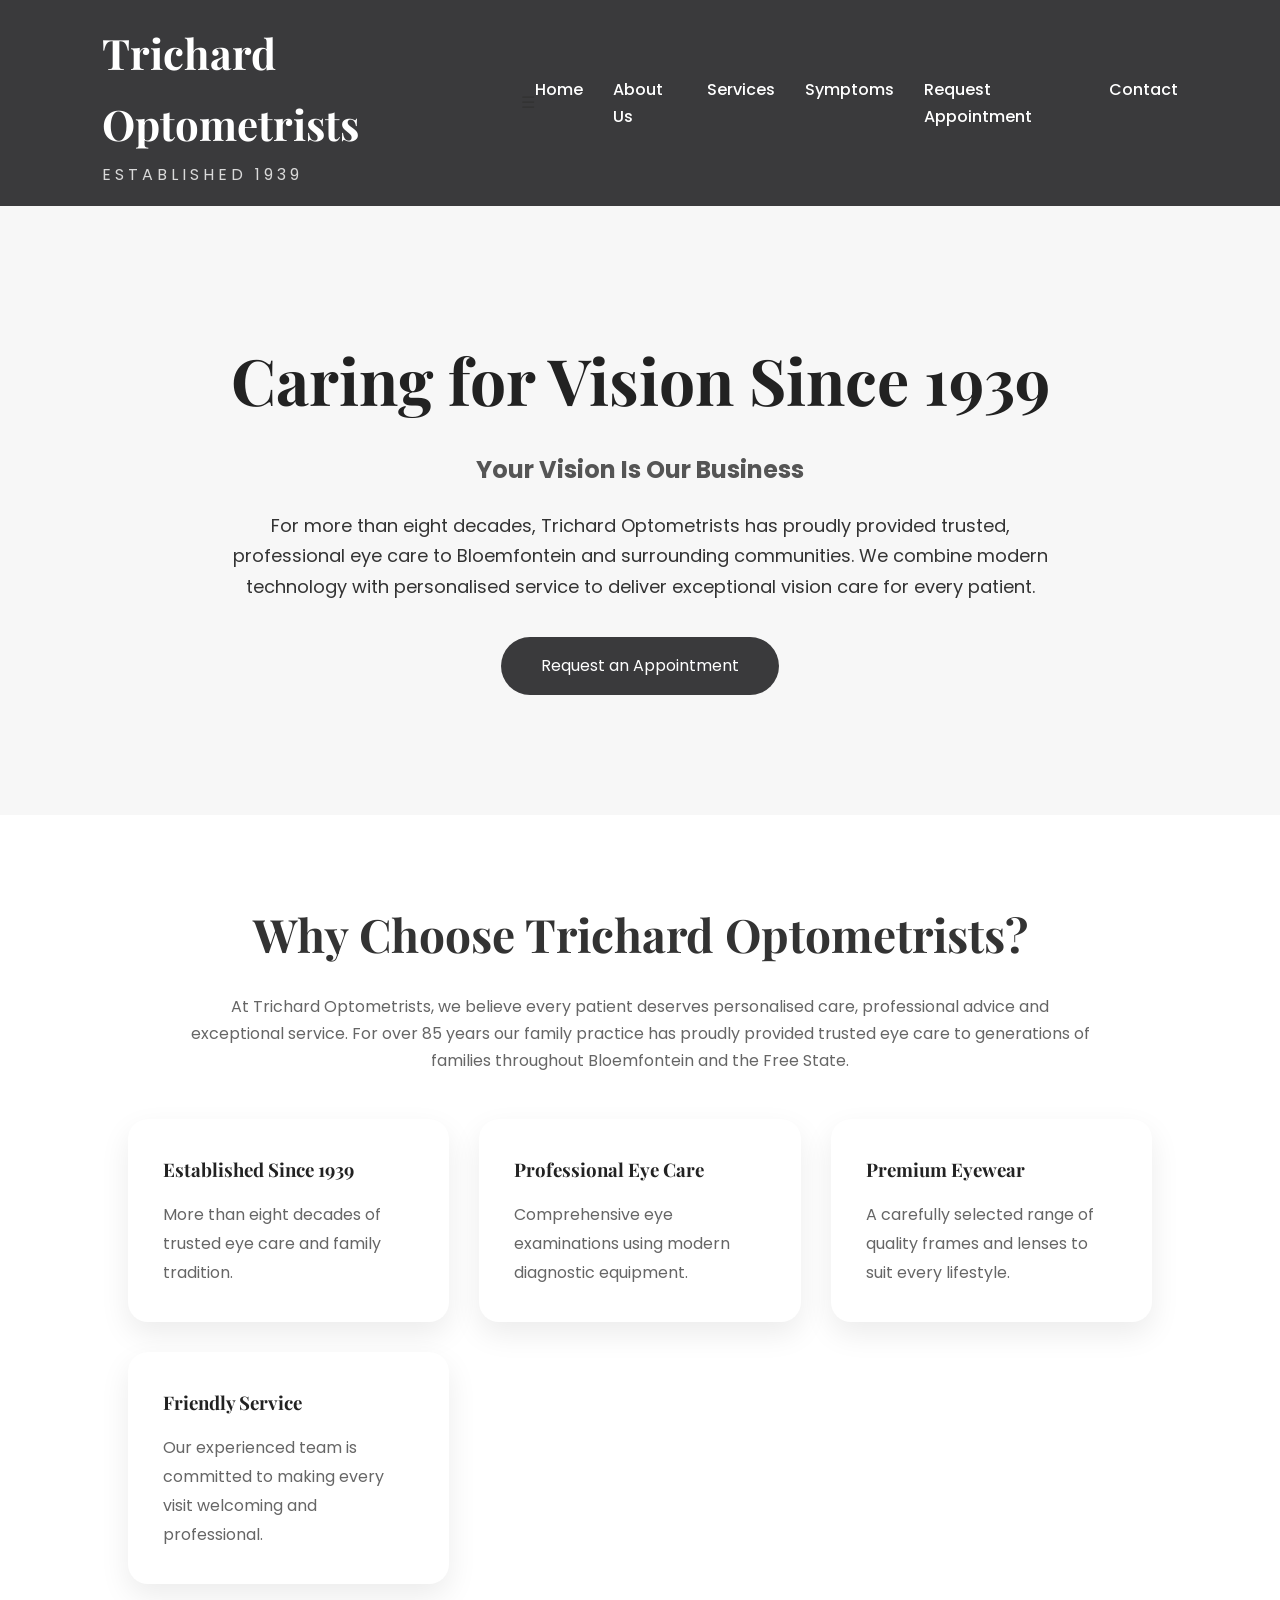
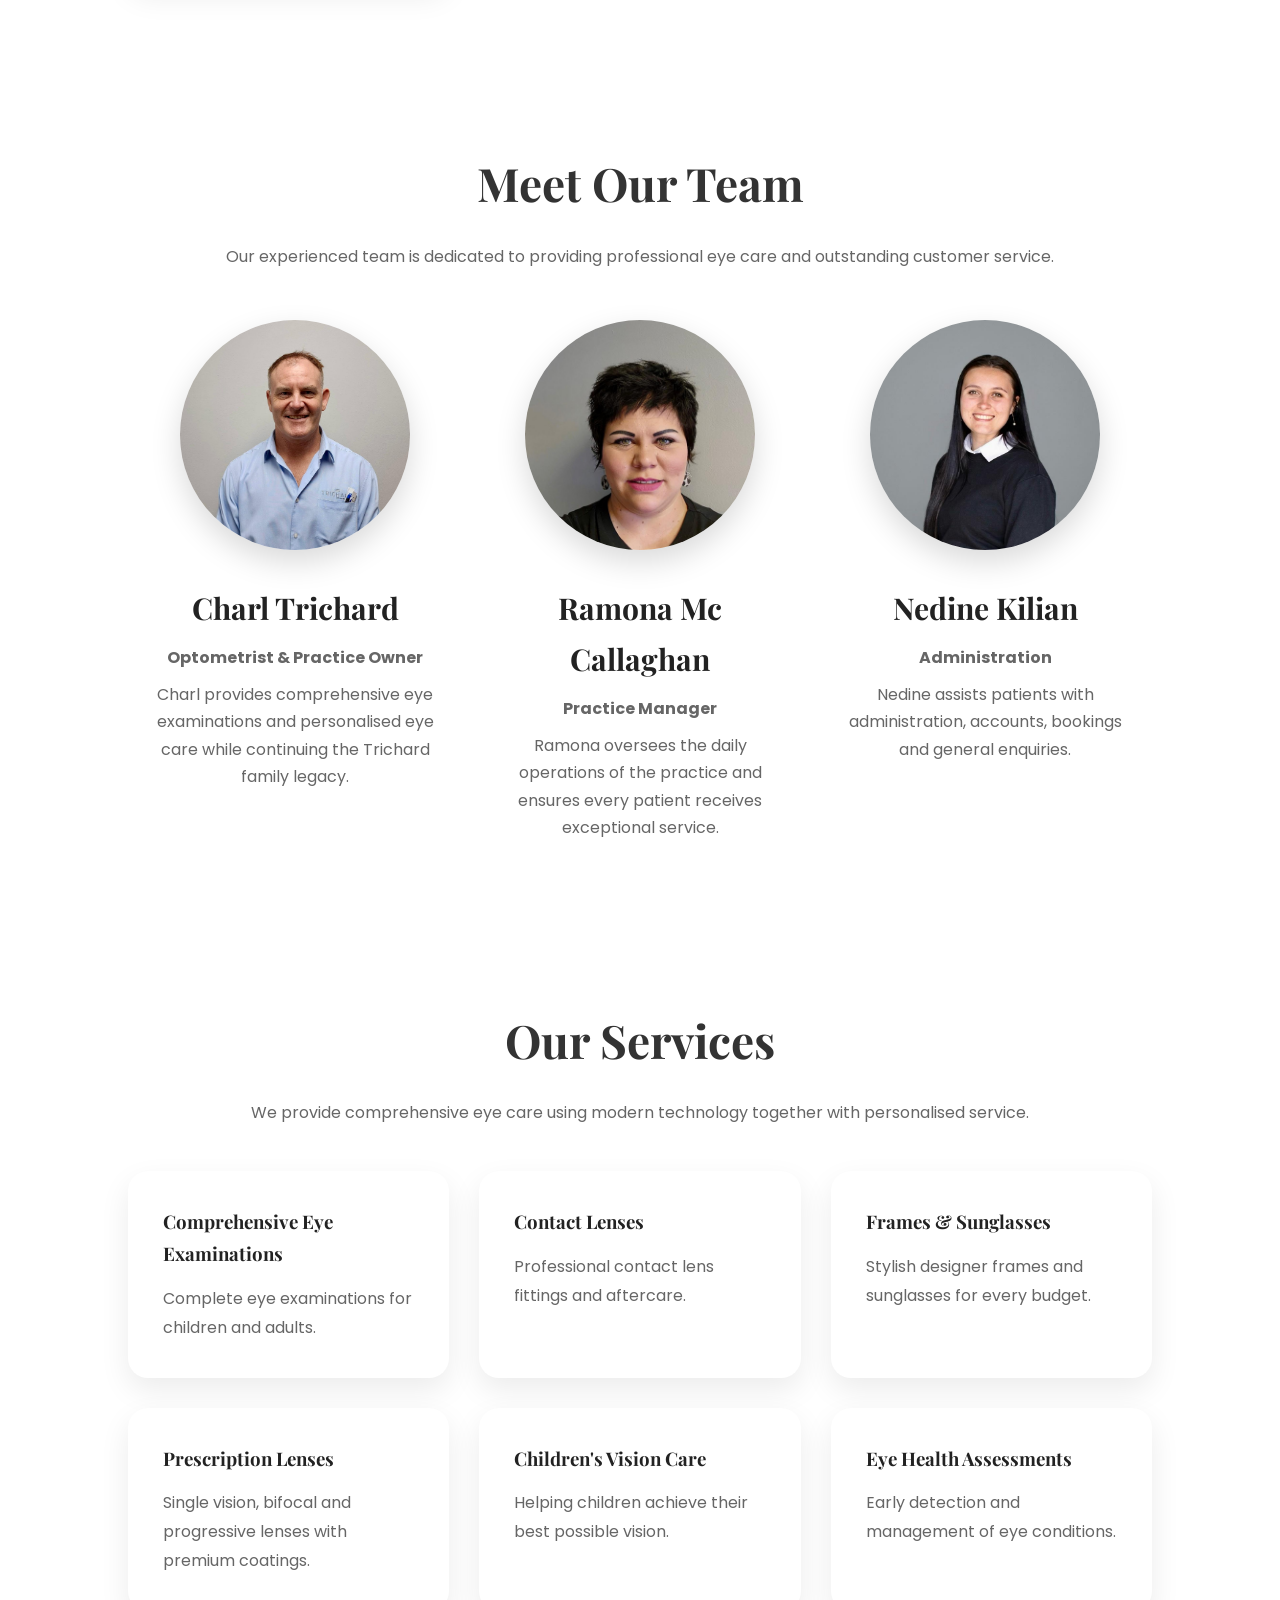
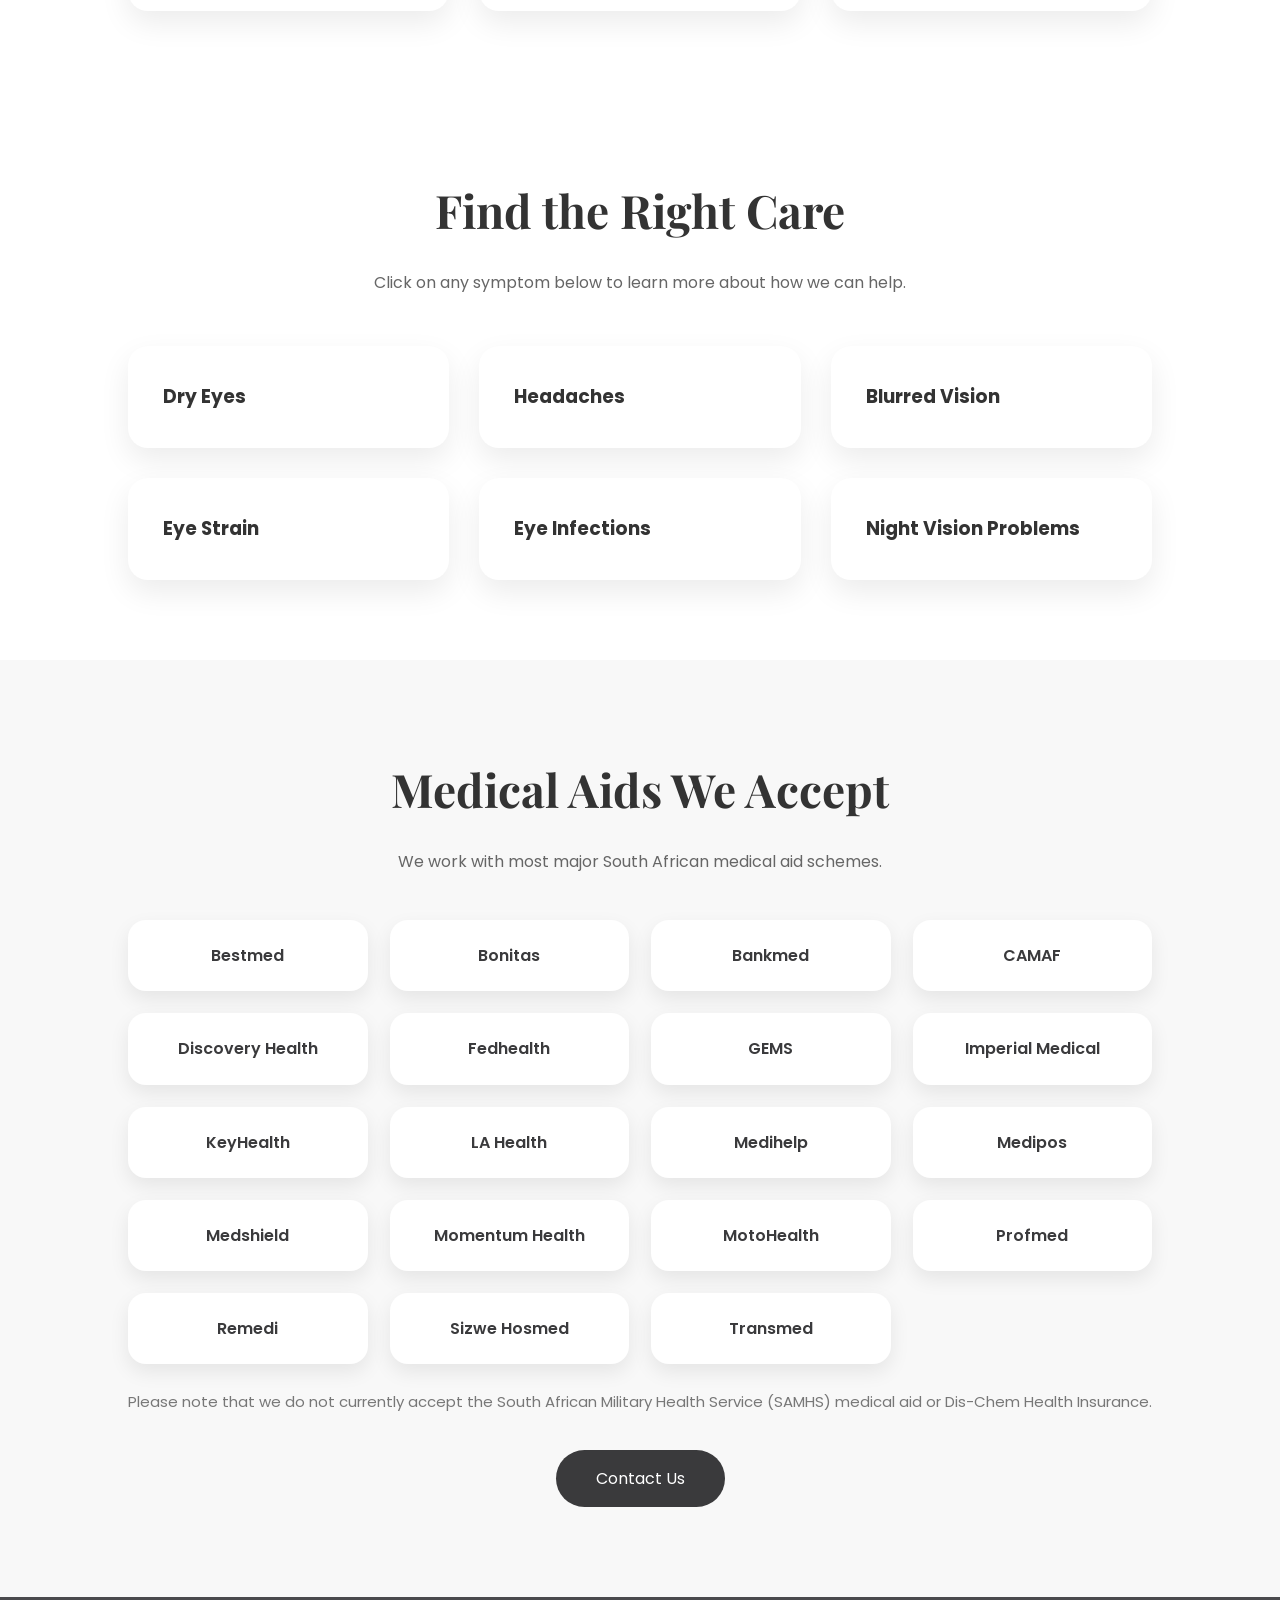
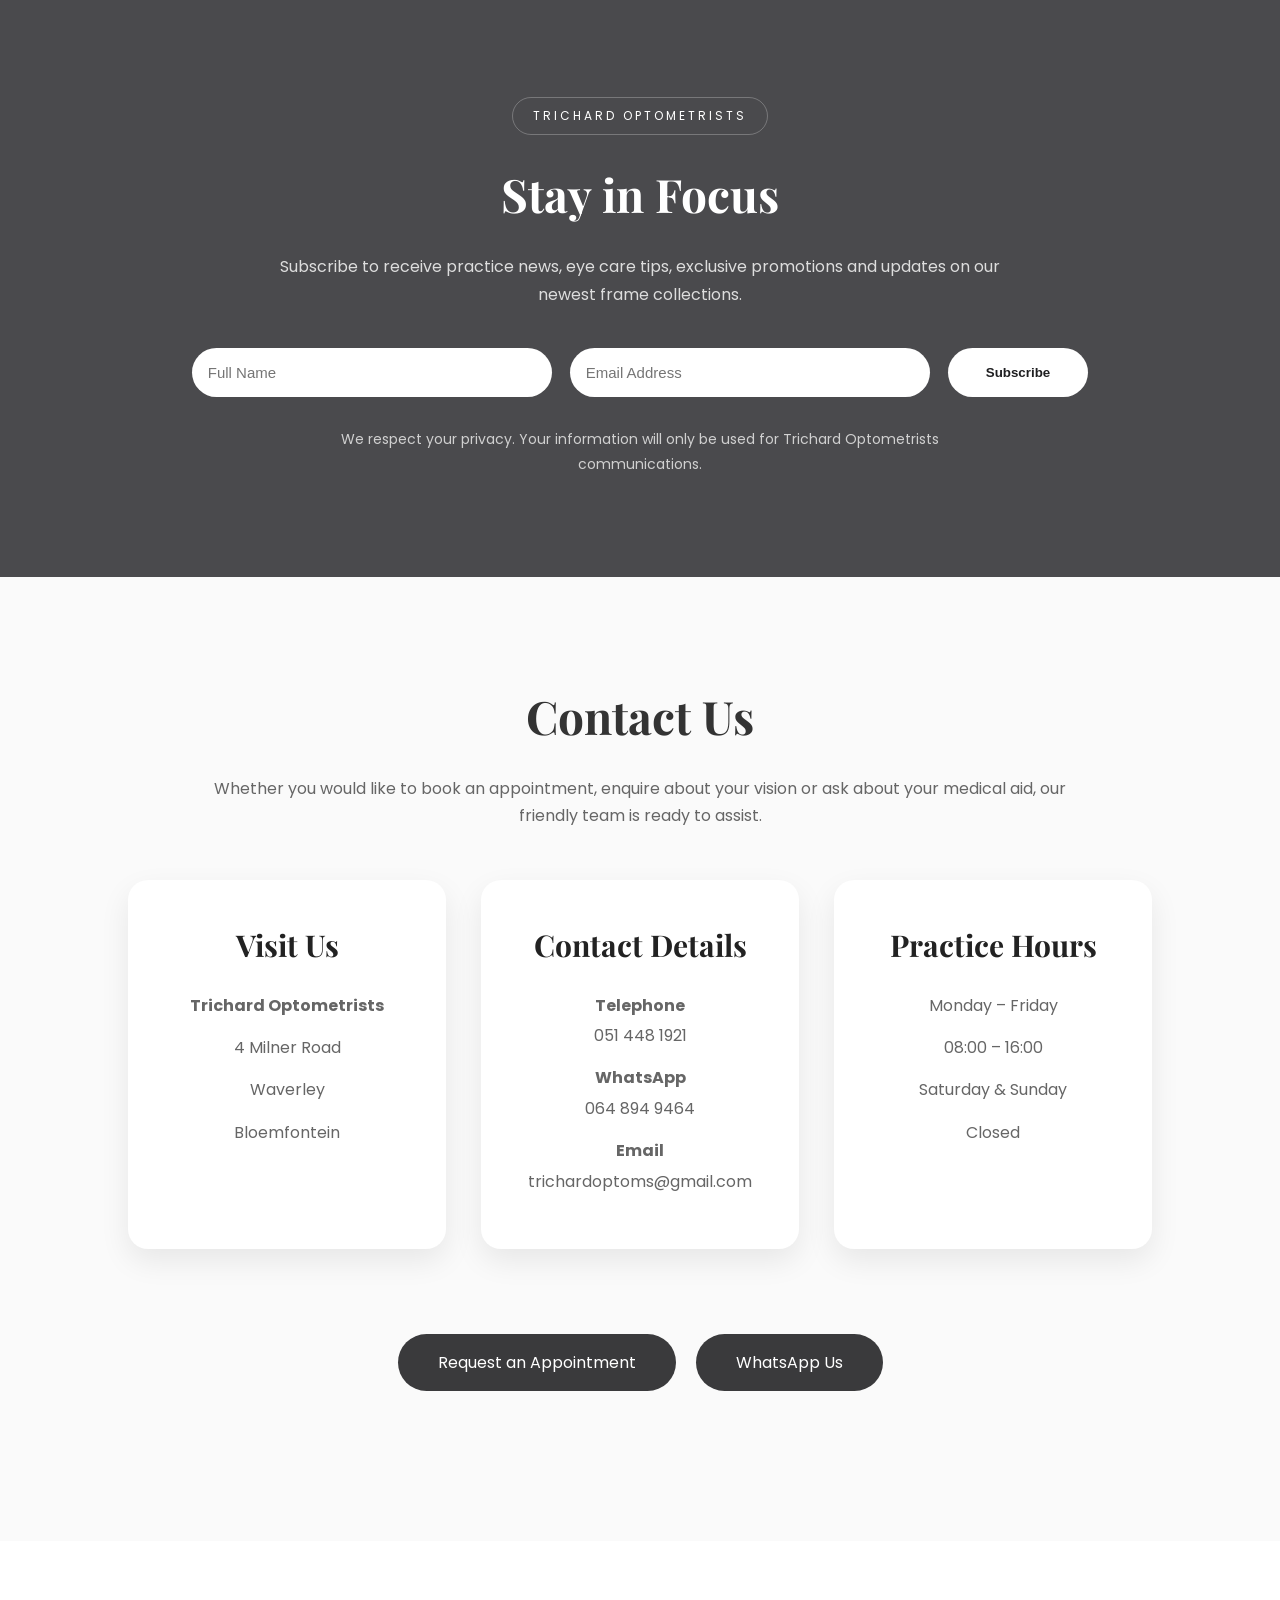
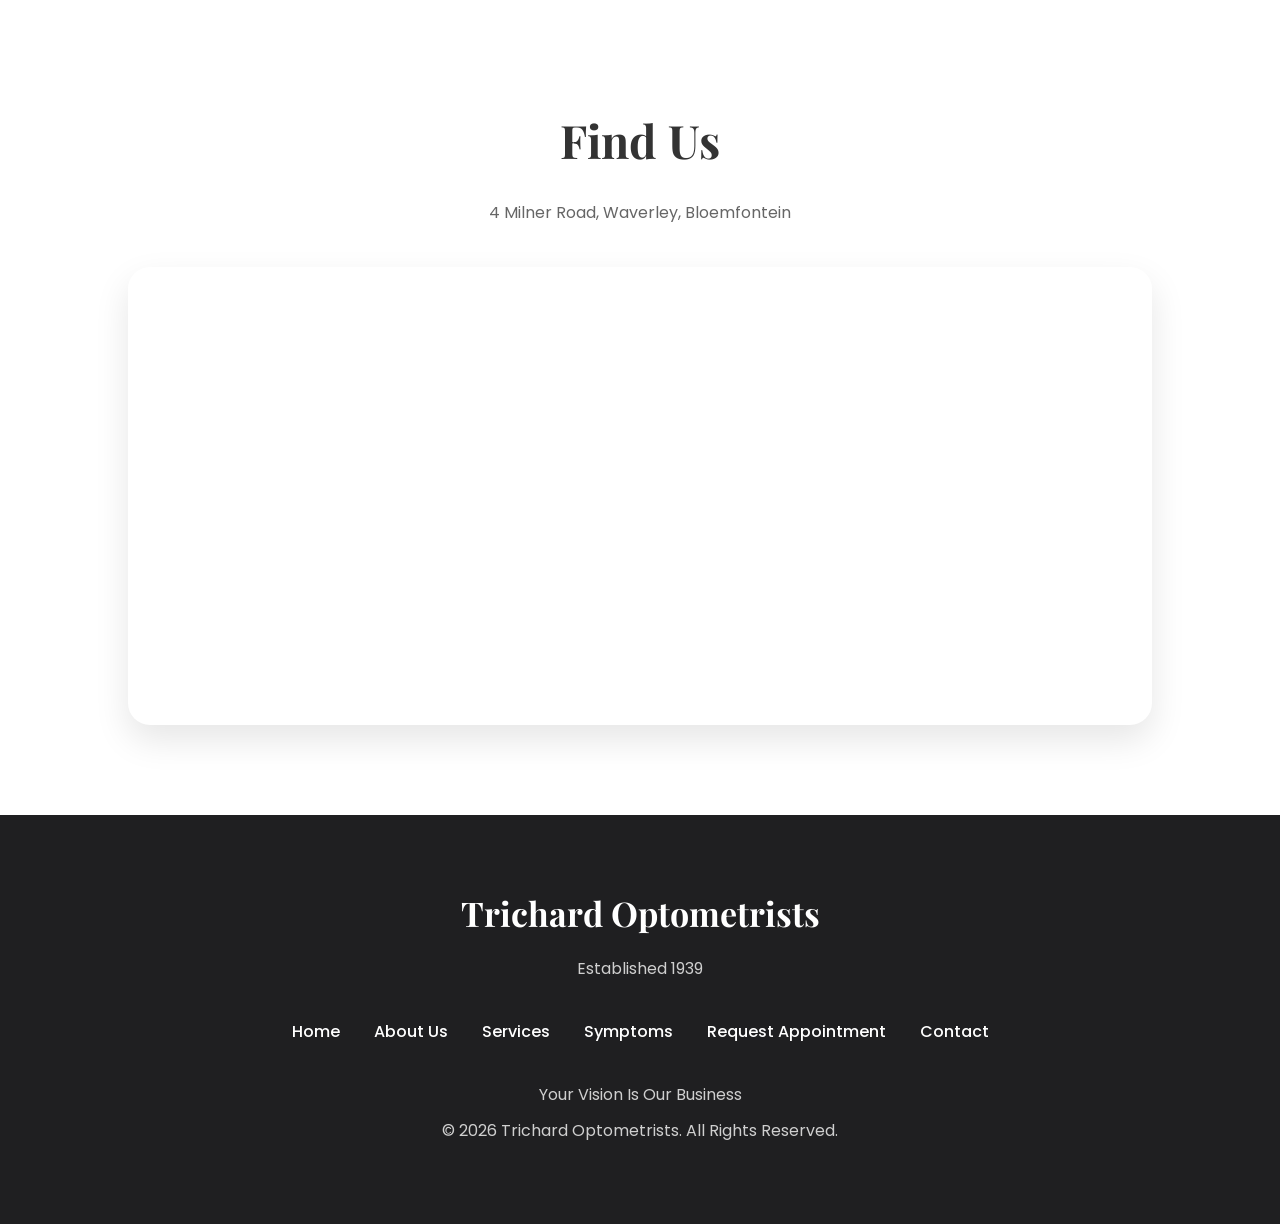
==== commit 60d3e557: "Update index.html" ====
--- a/index.html
+++ b/index.html
@@ -27,7 +27,9 @@
 <p>Established 1939</p>
 
 </div>
-
+<div class="menu-toggle">
+☰
+</div>
 <ul class="nav-links">
 
 <li><a href="index.html">Home</a></li>
@@ -428,7 +430,7 @@
     </p>
 
     <form class="newsletter-form" action="https://formspree.io/f/mojgnrbb" method="POST">
-
+<input type="hidden" name="_next" value="https://trichardoptom.github.io/trichard-optometrist-website/pages/thank-you.html">
         <input 
         class="newsletter-input"
         type="text" 
--- a/css/style.css
+++ b/css/style.css
@@ -1897,3 +1897,42 @@
 footer{
     margin-top:auto;
 }
+/* ===========================
+   THANK YOU PAGE
+=========================== */
+
+.thank-you{
+    min-height:100vh;
+    display:flex;
+    justify-content:center;
+    align-items:center;
+    background:#39393B;
+    color:white;
+    text-align:center;
+    padding:40px 10%;
+}
+
+
+.thank-you-container{
+    max-width:700px;
+}
+
+
+.thank-you h1{
+    color:white;
+    font-size:60px;
+    margin-bottom:20px;
+}
+
+
+.thank-you p{
+    color:#dddddd;
+    font-size:18px;
+    line-height:1.8;
+}
+
+
+.thank-you .btn{
+    display:inline-block;
+    margin-top:30px;
+}
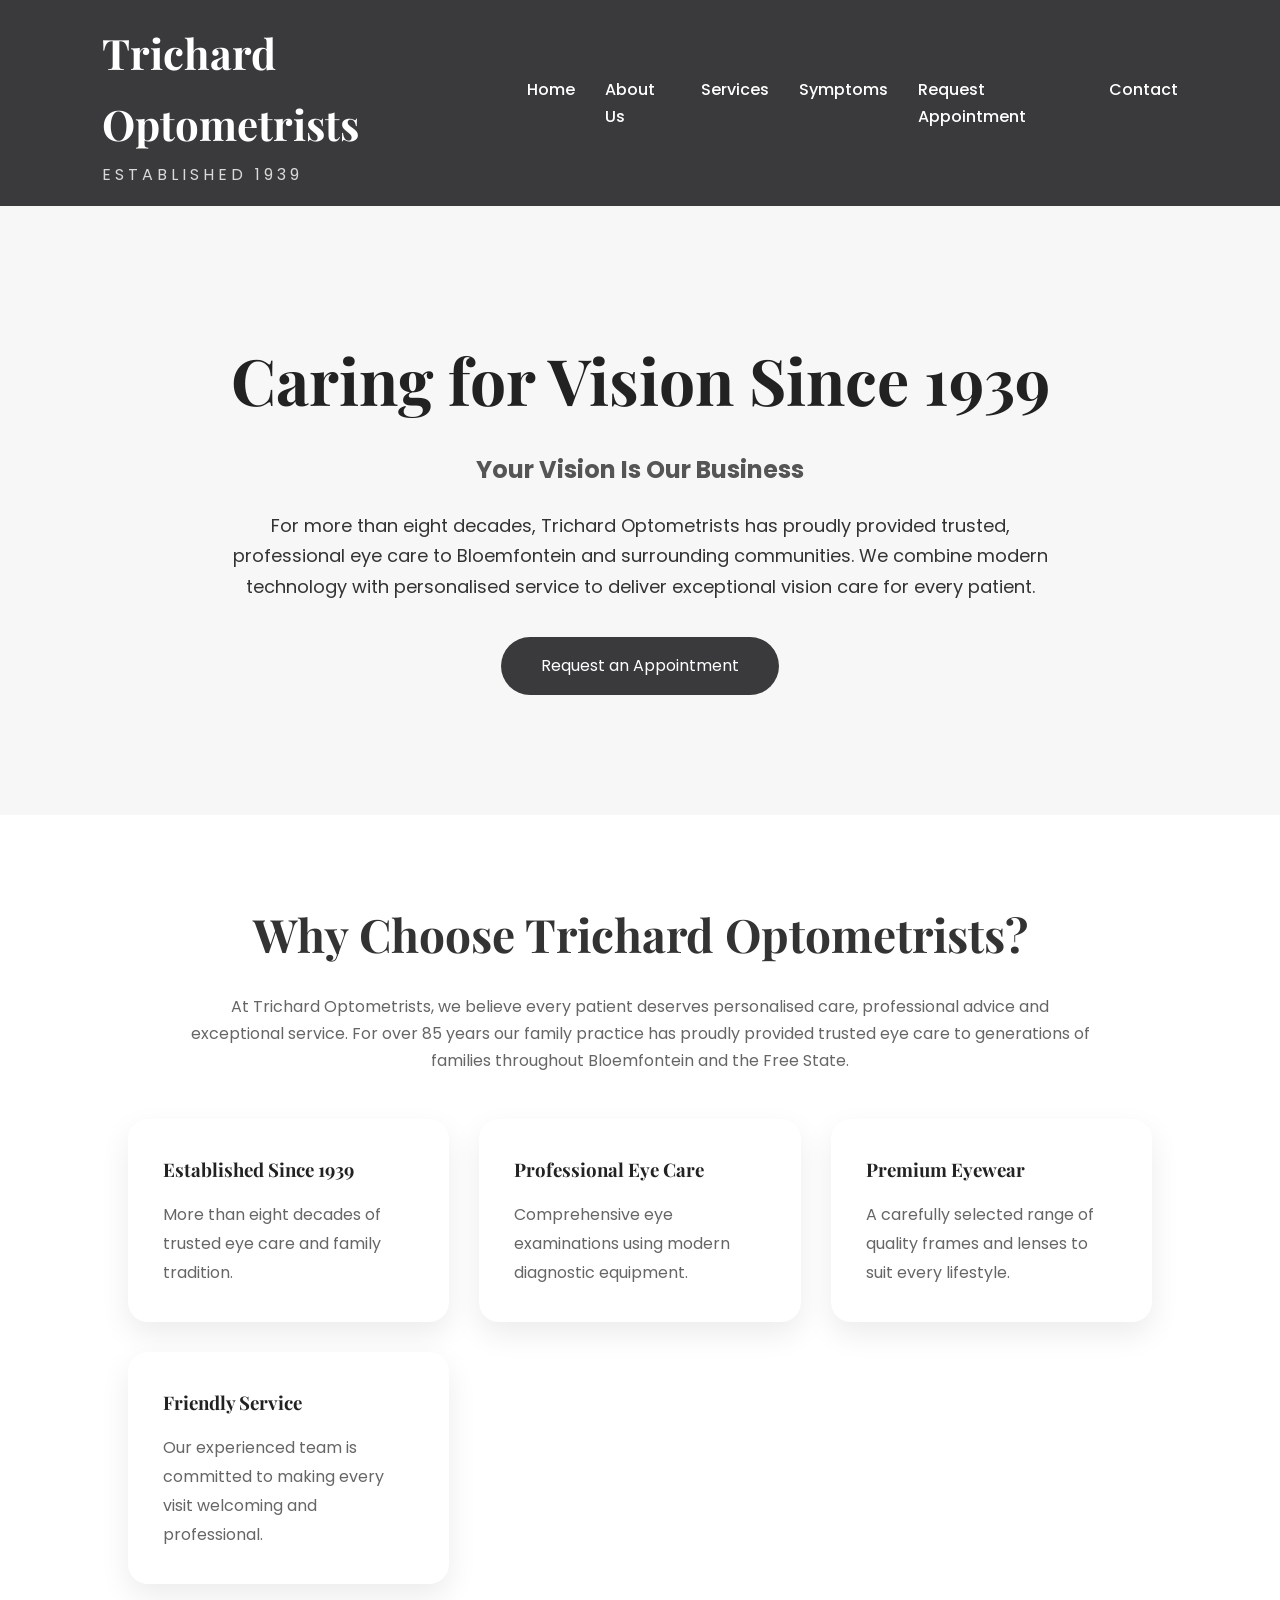
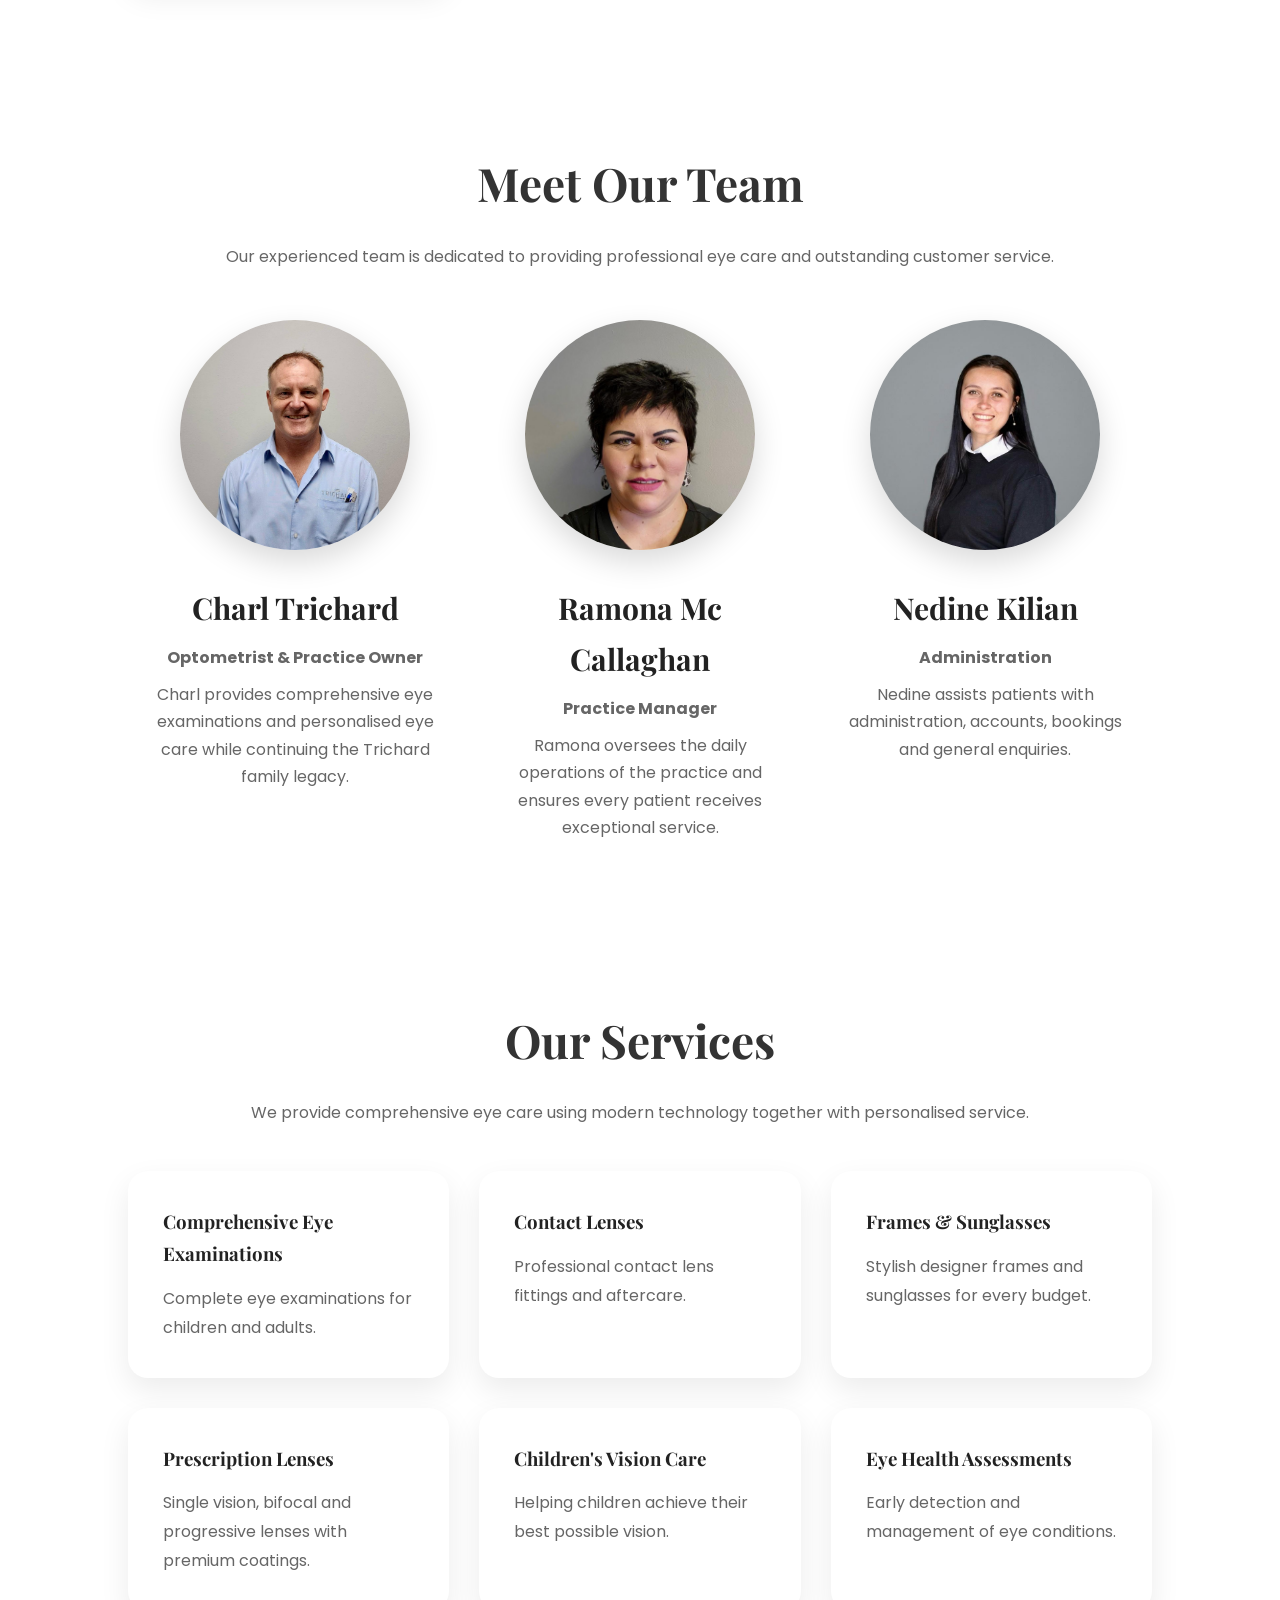
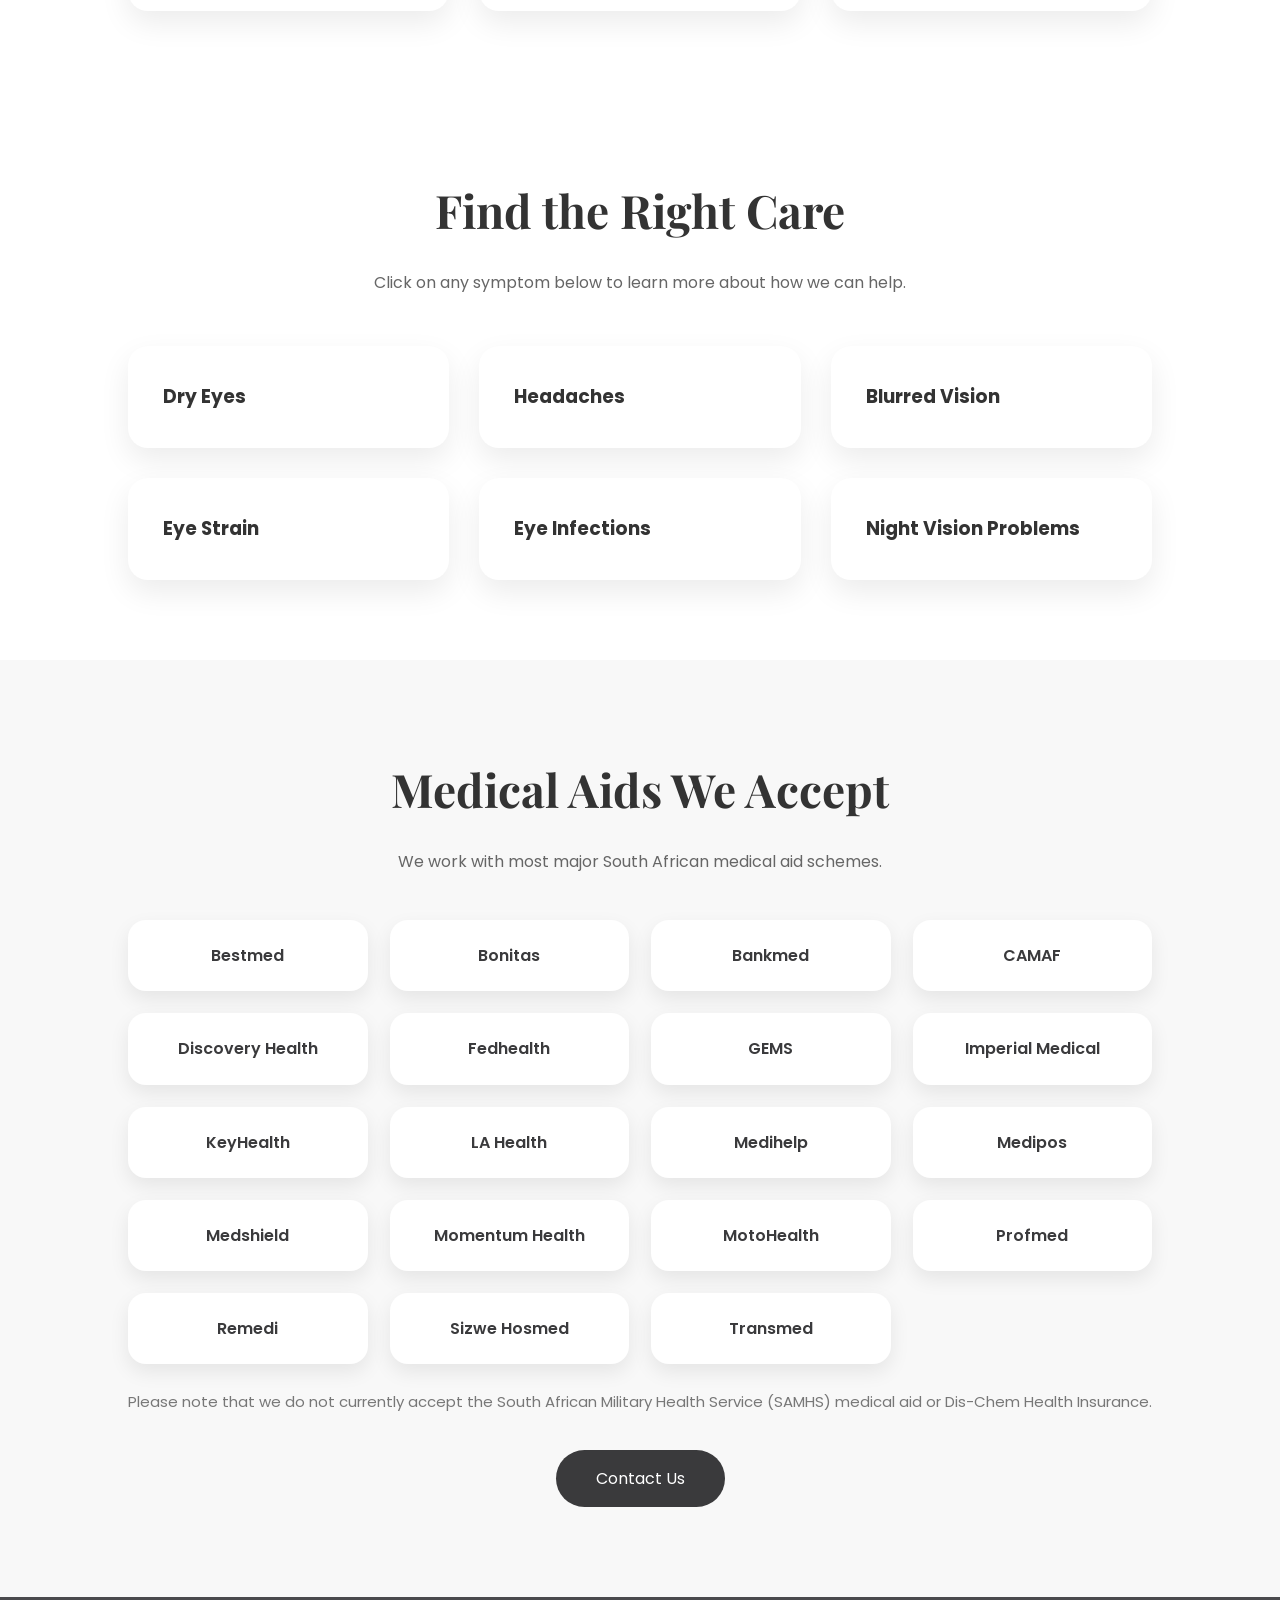
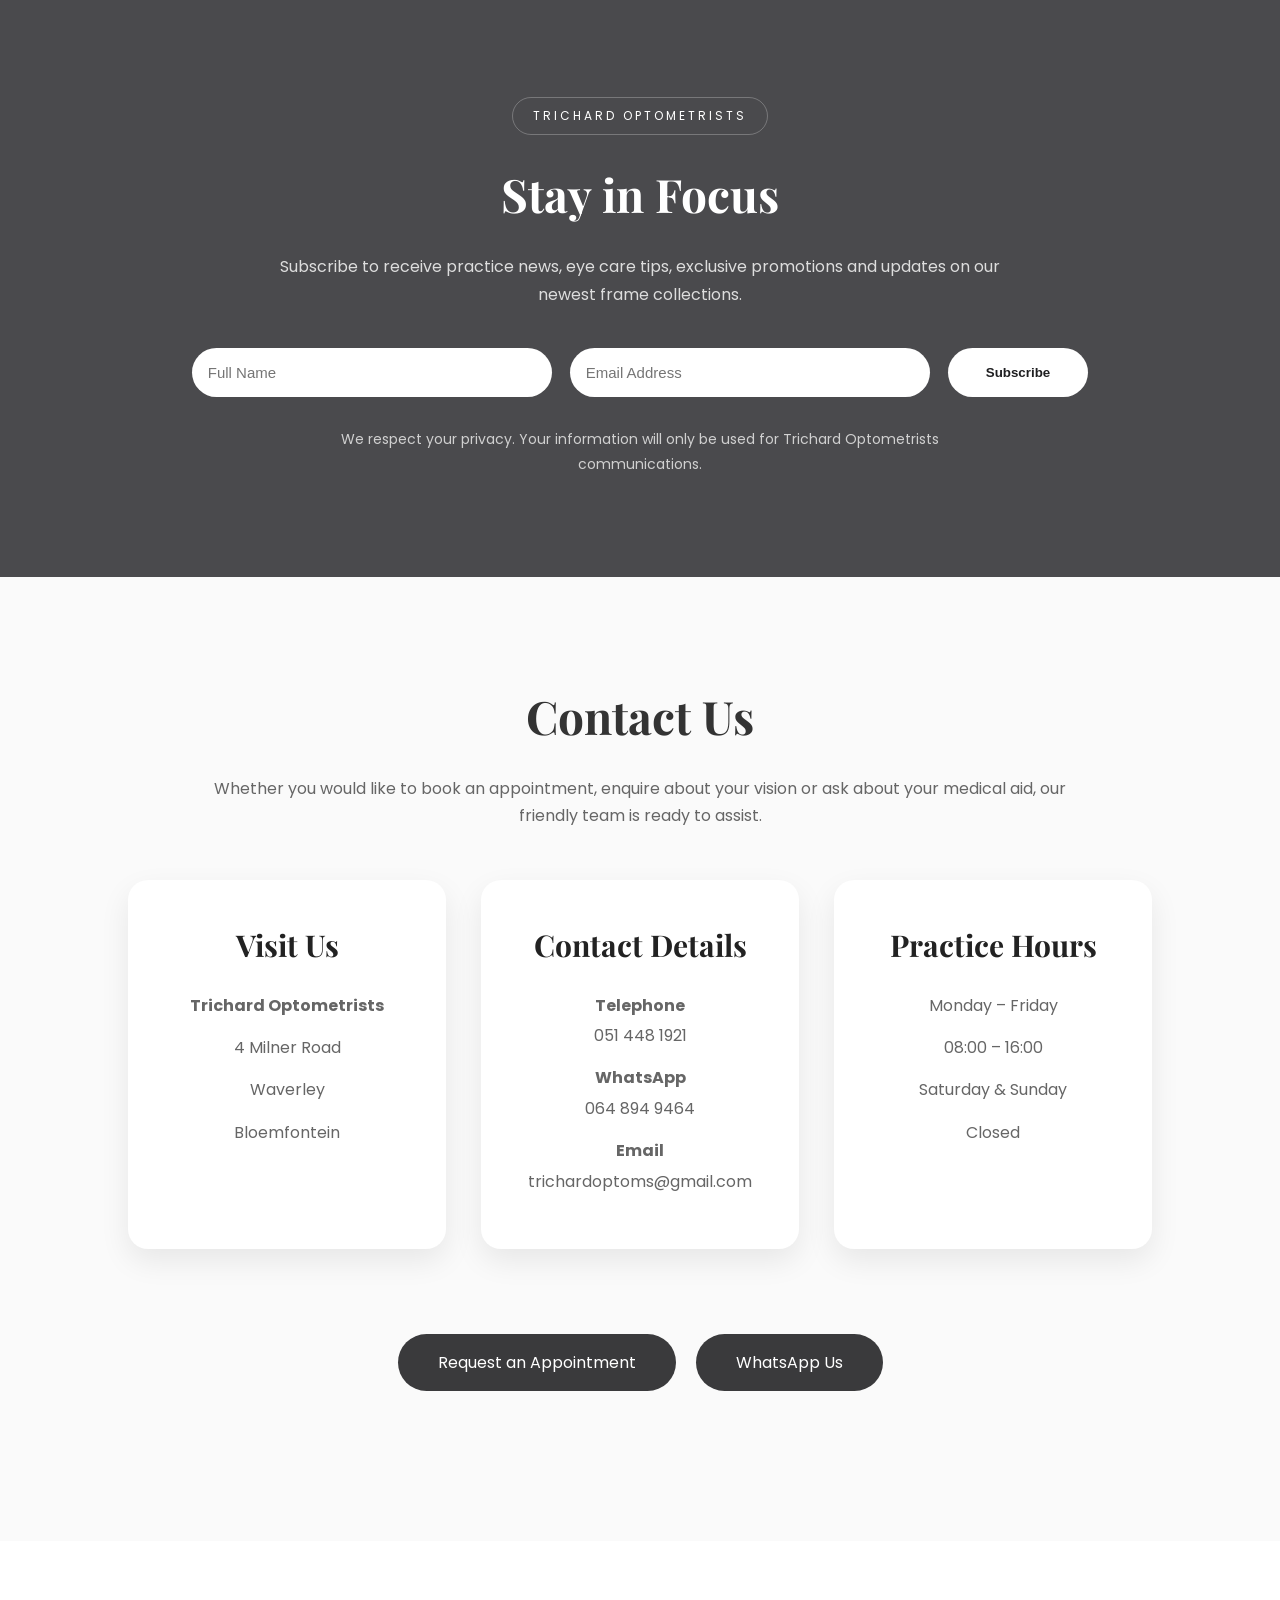
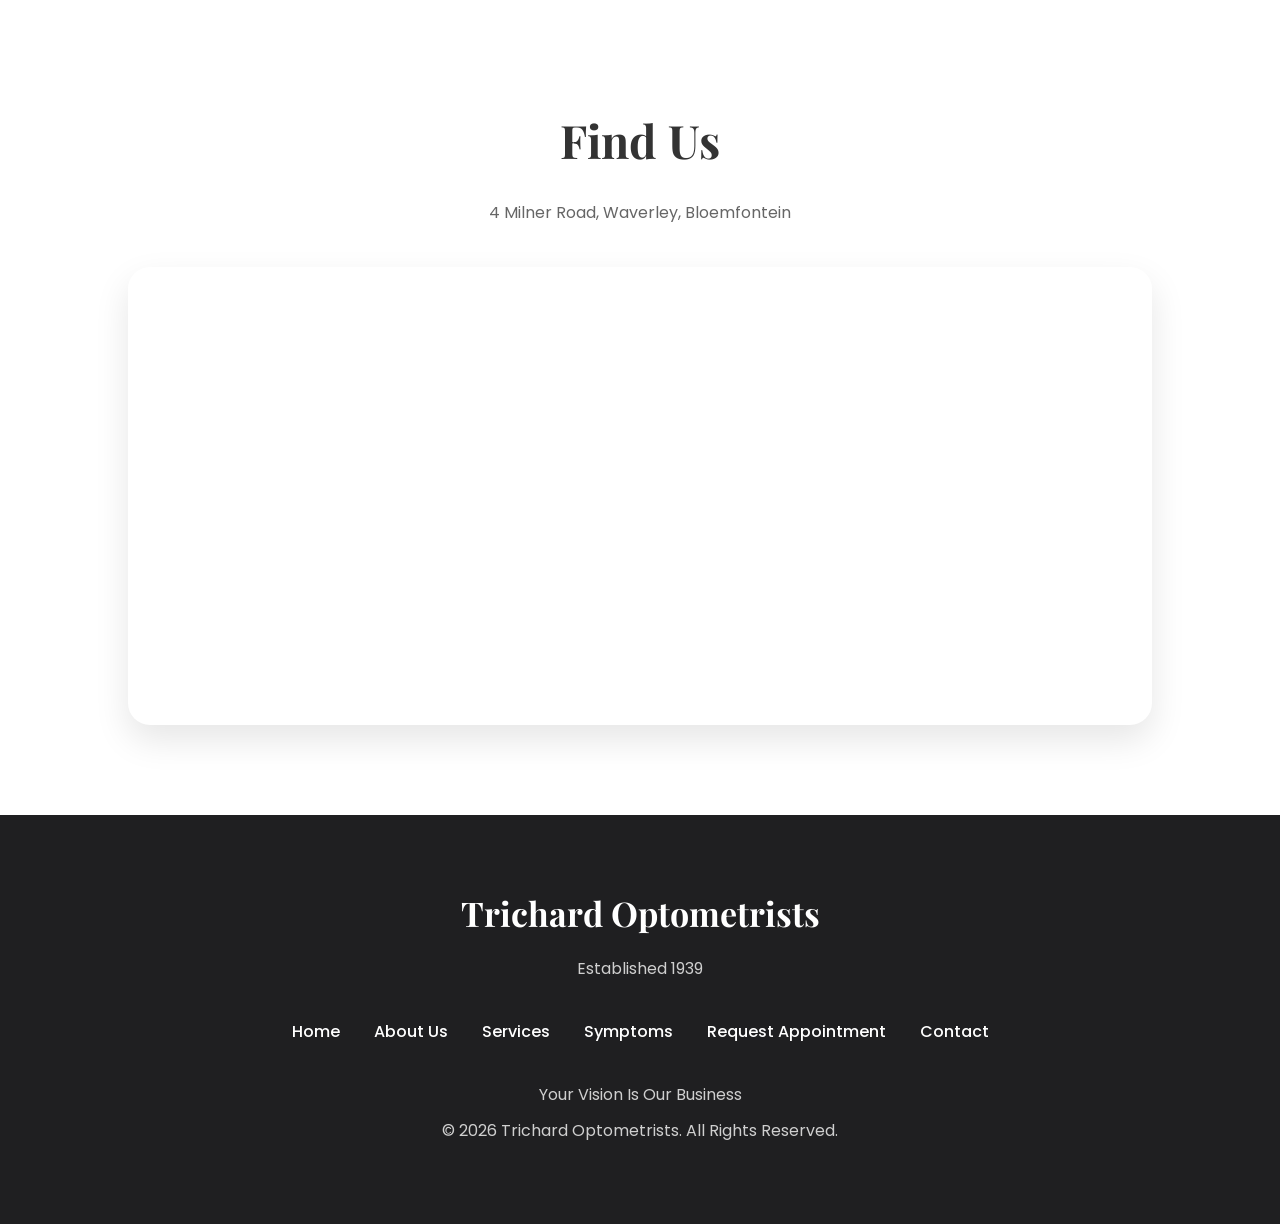
==== commit 65b7766c: "Update index.html" ====
--- a/index.html
+++ b/index.html
@@ -27,9 +27,11 @@
 <p>Established 1939</p>
 
 </div>
+    
 <div class="menu-toggle">
 ☰
 </div>
+    
 <ul class="nav-links">
 
 <li><a href="index.html">Home</a></li>
--- a/css/style.css
+++ b/css/style.css
@@ -1931,7 +1931,41 @@
     line-height:1.8;
 }
 
-
+/* MOBILE MENU */
+
+.menu-toggle{
+    display:none;
+    font-size:30px;
+    cursor:pointer;
+}
+
+
+@media(max-width:768px){
+
+.navbar{
+    position:relative;
+}
+
+
+.menu-toggle{
+    display:block;
+}
+
+
+.nav-links{
+    display:none;
+    flex-direction:column;
+    width:100%;
+    text-align:center;
+    margin-top:20px;
+}
+
+
+.nav-links.active{
+    display:flex;
+}
+
+}
 .thank-you .btn{
     display:inline-block;
     margin-top:30px;
